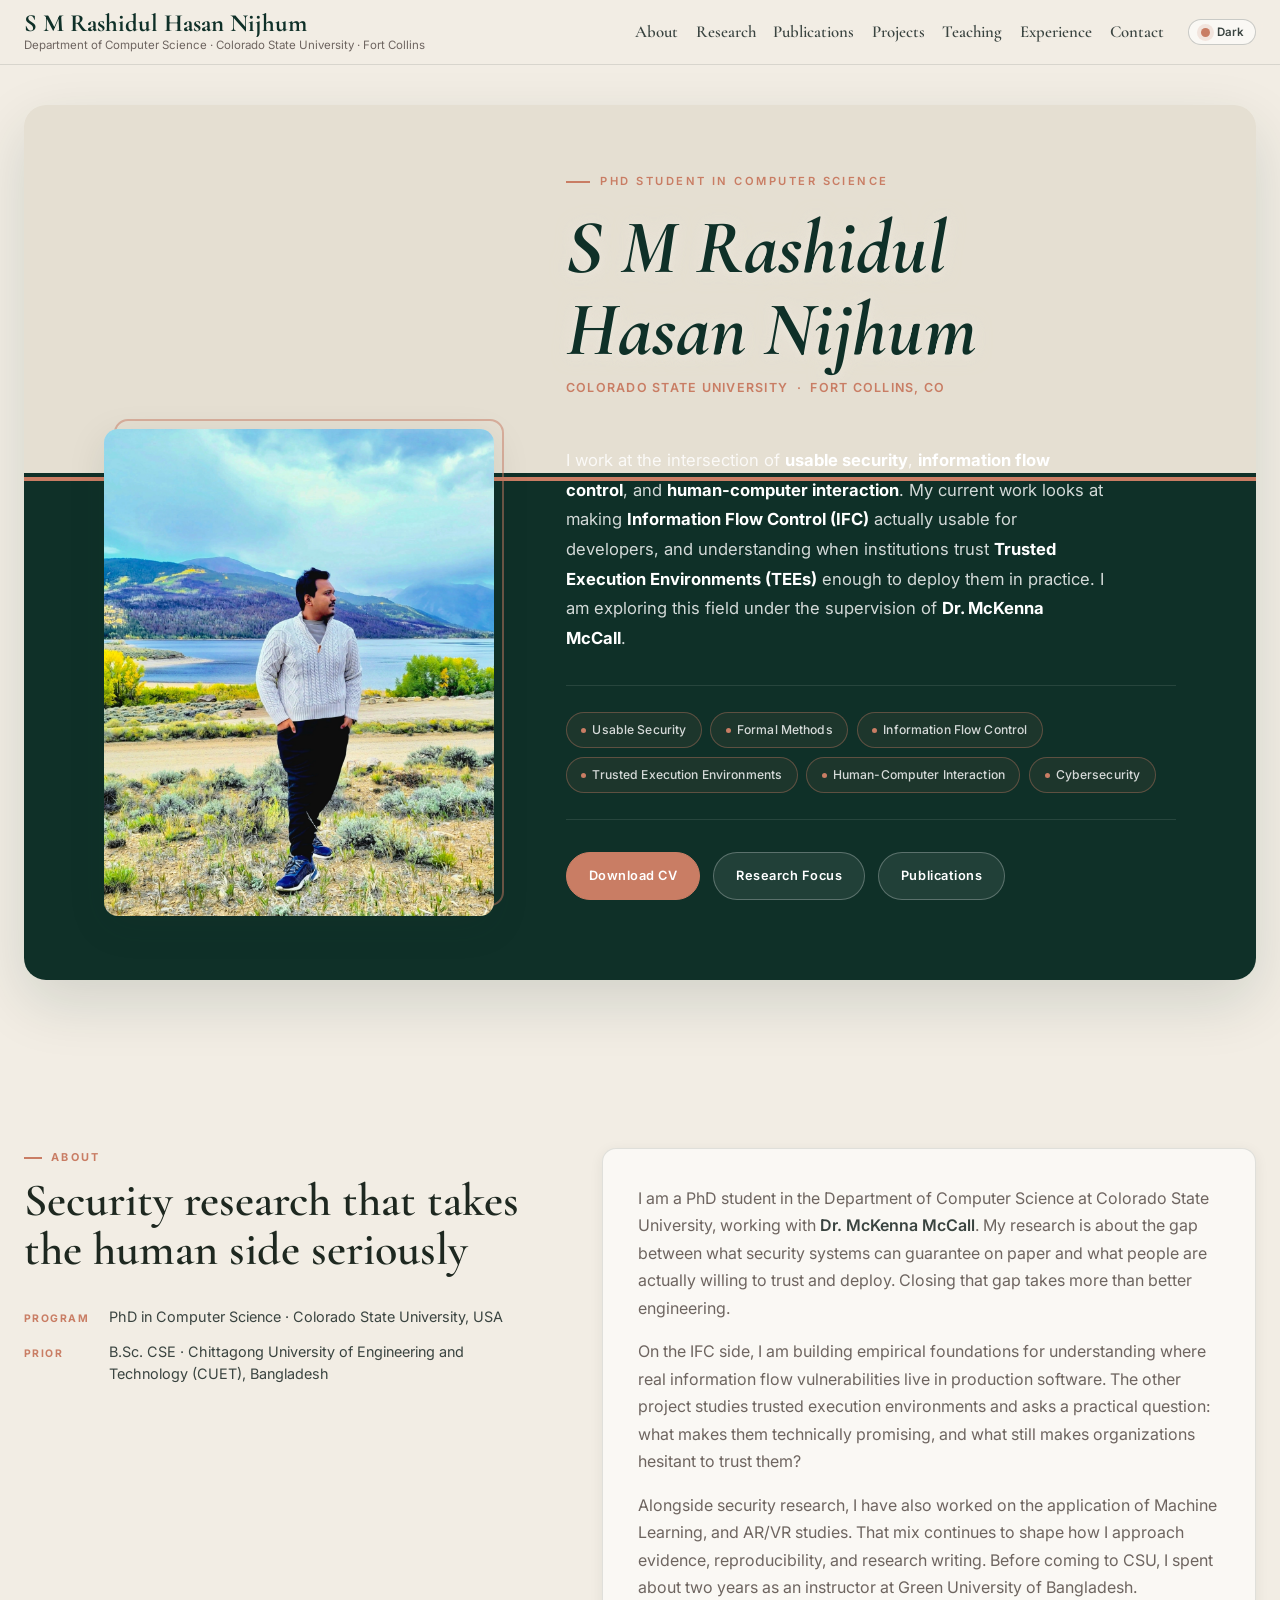
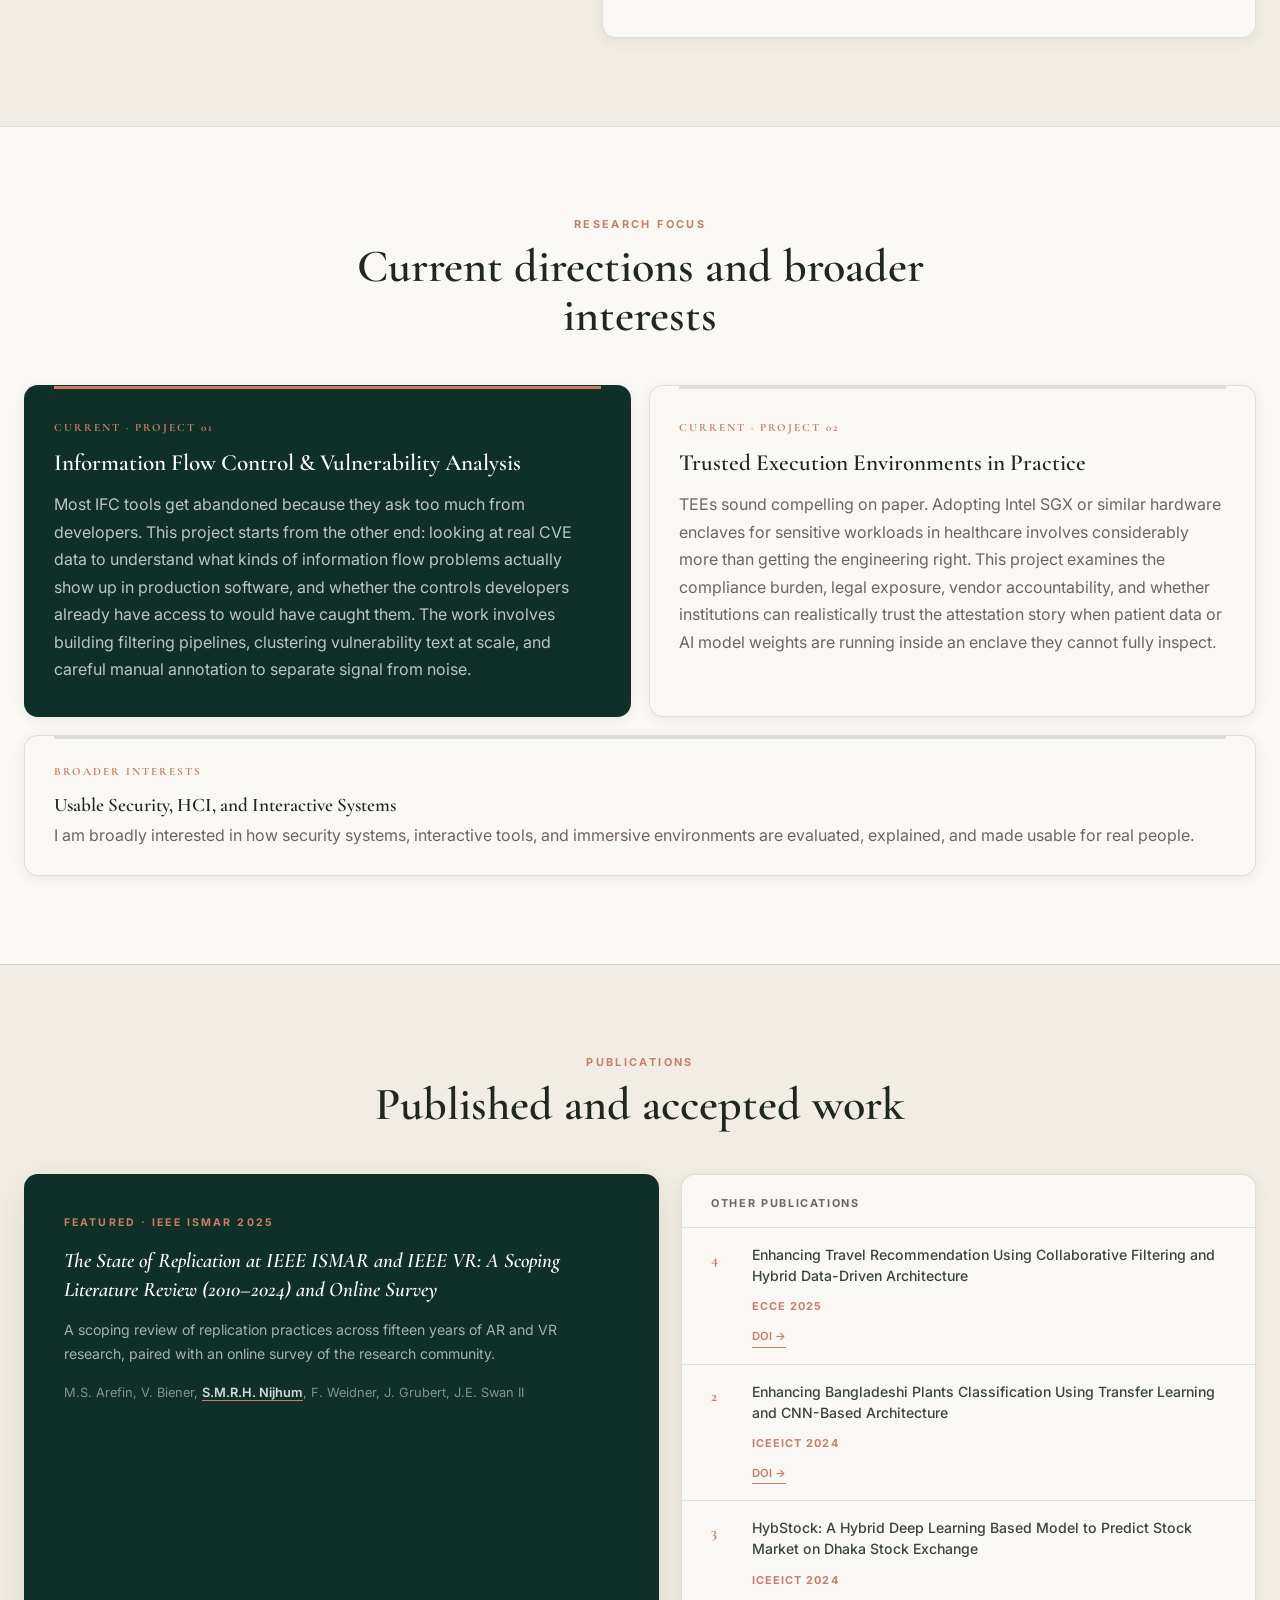
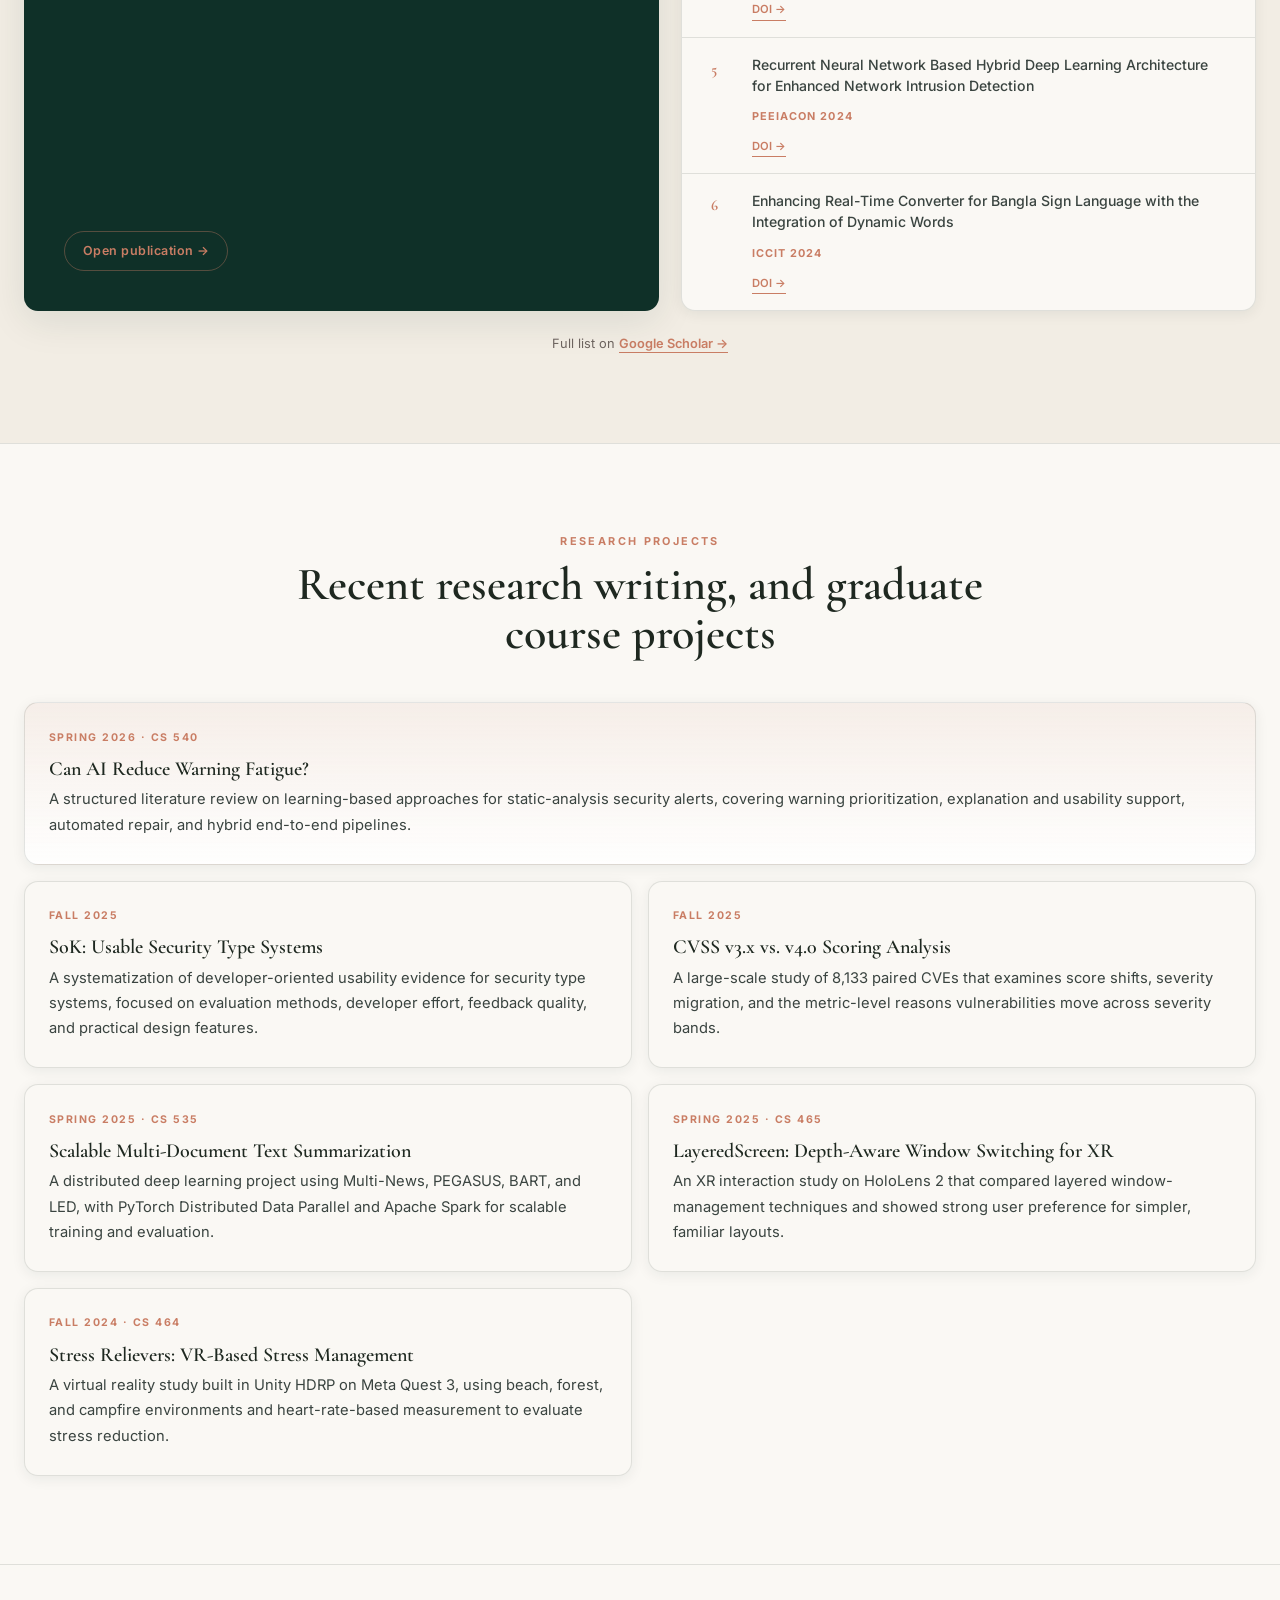
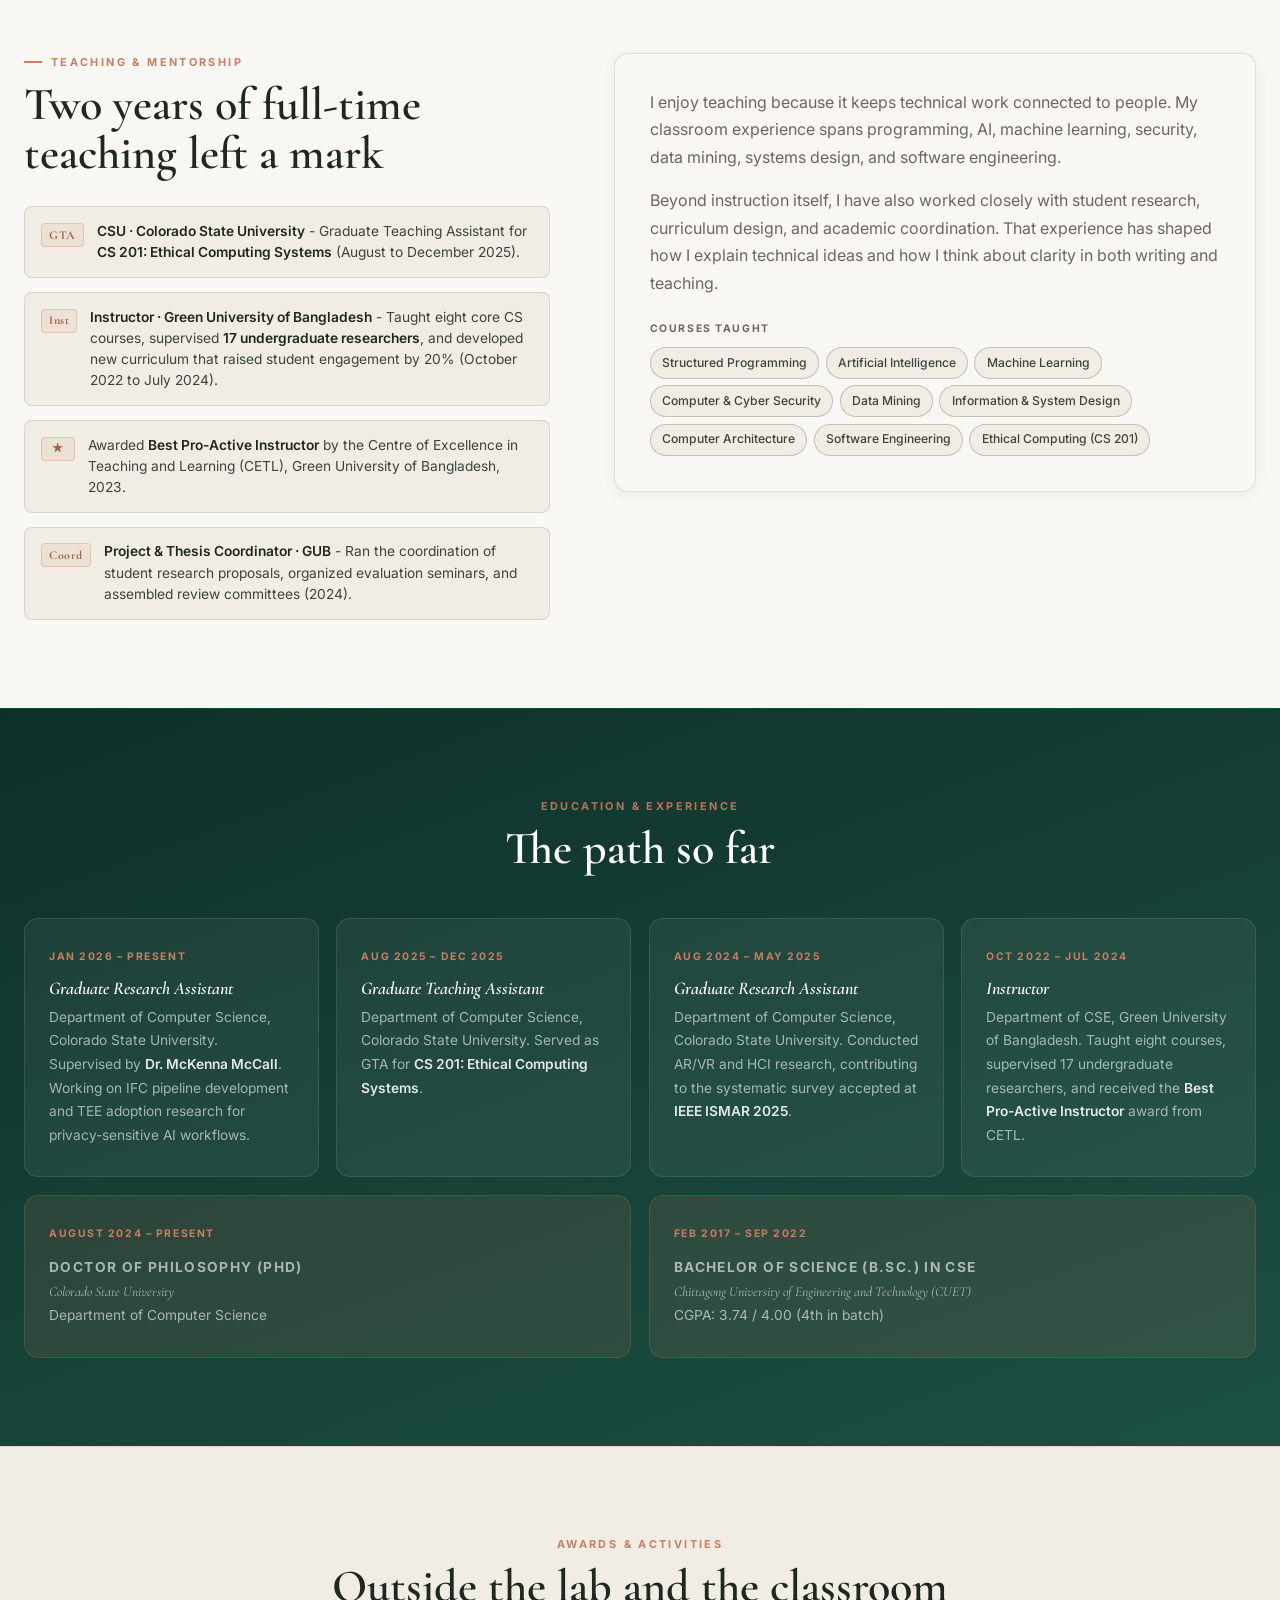
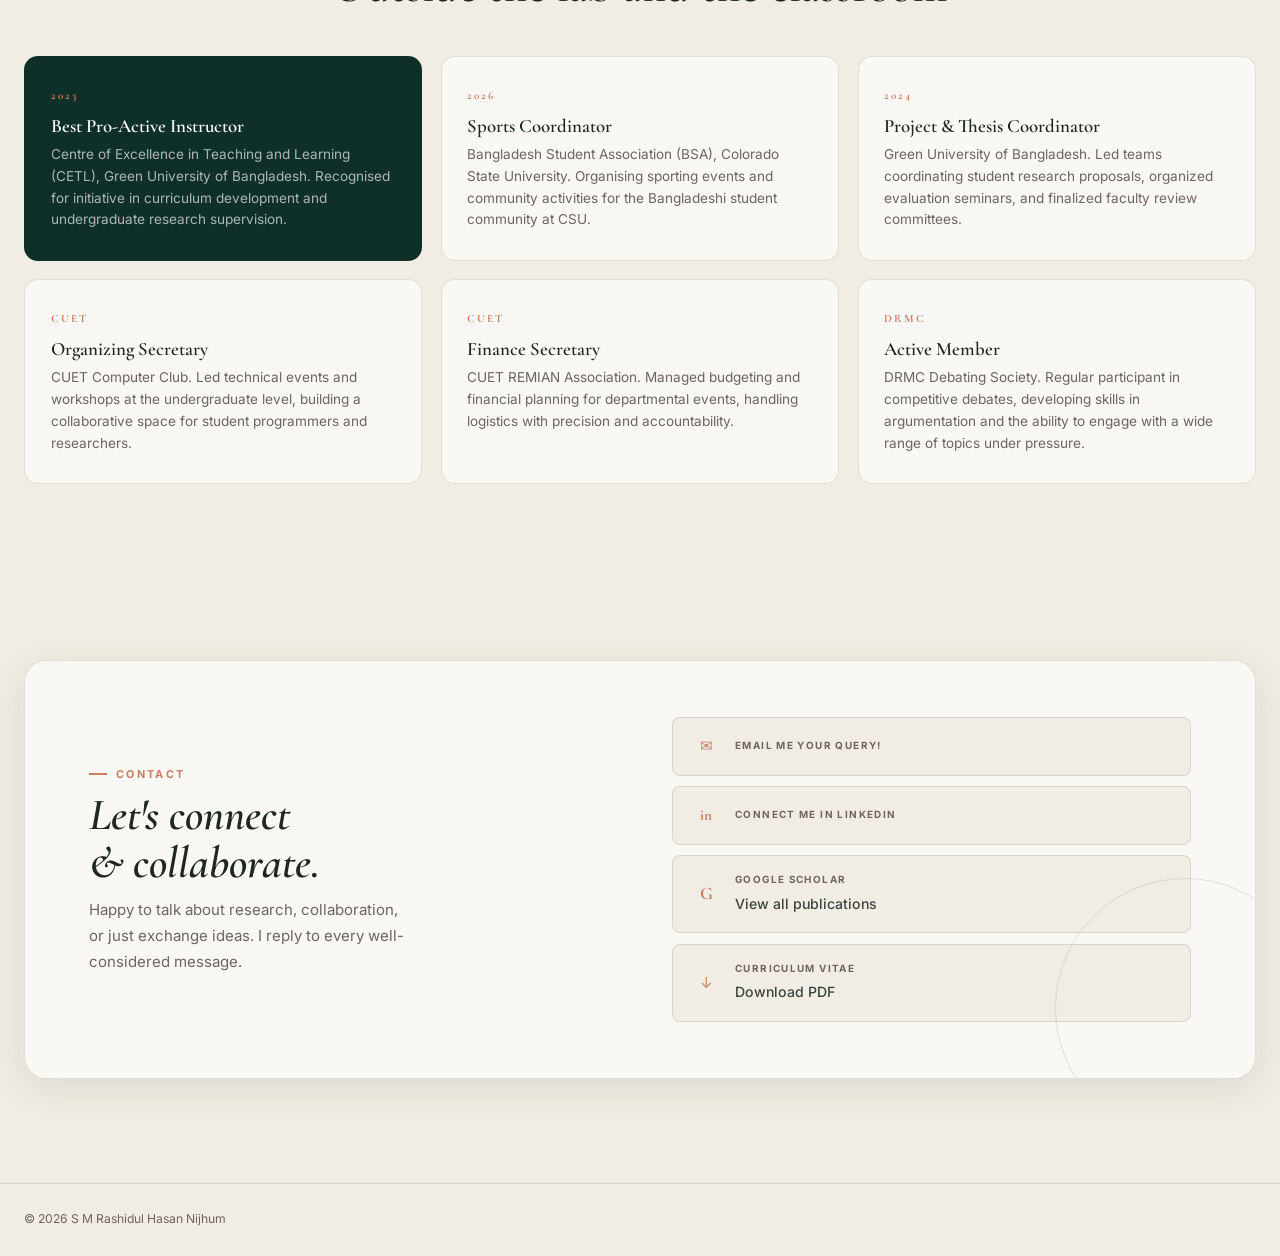
==== index.html @ 4ac5cdf5 "Add files via upload" ====
<!DOCTYPE html>
<html lang="en">
<head>
  <meta charset="UTF-8" />
  <meta name="viewport" content="width=device-width, initial-scale=1.0" />
  <title>S M Rashidul Hasan Nijhum — PhD, Computer Science</title>
  <meta name="description" content="Personal academic website of S M Rashidul Hasan Nijhum, PhD student in Computer Science at Colorado State University, researching usable security, IFC, and human-centered security tools." />
  <link rel="preconnect" href="https://fonts.googleapis.com" />
  <link rel="preconnect" href="https://fonts.gstatic.com" crossorigin />
  <link href="https://fonts.googleapis.com/css2?family=Cormorant+Garamond:ital,wght@0,400;0,500;0,600;0,700;1,400;1,500;1,600;1,700&family=Inter:wght@300;400;500;600&display=swap" rel="stylesheet" />
  <link rel="icon" type="image/svg+xml" href="favicon.svg" />
  <link rel="stylesheet" href="style.css" />
</head>
<body>

  <!-- HEADER -->
  <header class="site-header">
    <div class="shell topbar">
      <div class="topbar-brand">
        <a href="#top" class="site-title">S M Rashidul Hasan Nijhum</a>
        <p class="site-subtitle">Department of Computer Science · Colorado State University · Fort Collins</p>
      </div>
      <nav class="site-nav" aria-label="Primary navigation">
        <a href="#about">About</a>
        <a href="#research">Research</a>
        <a href="#publications">Publications</a>
        <a href="#projects">Projects</a>
        <a href="#teaching">Teaching</a>
        <a href="#experience">Experience</a>
        <a href="#contact">Contact</a>
      </nav>
      <div class="nav-actions">
        <button class="theme-toggle" id="themeToggle" type="button" aria-label="Toggle dark theme">
          <span class="theme-dot"></span>
          <span class="theme-text">Dark</span>
        </button>
        <!-- <a href="https://scholar.google.com/citations?user=E1T6CuUAAAAJ&hl=en&authuser=3" target="_blank" rel="noopener">Scholar</a>
        <a href="https://www.linkedin.com/in/smrhnijhum/" target="_blank" rel="noopener">LinkedIn</a> -->
      </div>
    </div>
  </header>

  <main id="top">

    <!-- HERO -->
    <section class="hero-shell">
      <div class="shell hero-outer">
        <div class="hero-upper"></div>
        <div class="hero-lower"></div>
        <div class="hero-split-rule"></div>
        <div class="hero-content">
          <div class="hero-photo-wrap">
            <div class="hero-photo-frame">
              <img
                src="profile.webp"
                alt="Portrait of S M Rashidul Hasan Nijhum at Twin Lakes, Colorado"
                class="hero-photo"
              />
            </div>
          </div>
          <div class="hero-copy">
            <p class="hero-kicker">PhD Student in Computer Science</p>
            <h1 class="hero-name">S M Rashidul<br>Hasan Nijhum</h1>
            <p class="hero-affiliation">Colorado State University &nbsp;·&nbsp; Fort Collins, CO</p>
            <p class="hero-text">
              I work at the intersection of <strong>usable security</strong>, <strong>information flow control</strong>, and <strong>human-computer interaction</strong>.
              My current work looks at making <strong>Information Flow Control (IFC)</strong>
              actually usable for developers, and understanding when institutions
              trust <strong>Trusted Execution Environments (TEEs)</strong> enough to deploy them in practice.
              I am exploring this field under the supervision of <strong>Dr. McKenna McCall</strong>.
            </p>
            <div class="hero-chips">
              <span class="hero-chip">Usable Security</span>
              <span class="hero-chip">Formal Methods</span>
              <span class="hero-chip">Information Flow Control</span>
              <span class="hero-chip">Trusted Execution Environments</span>
              <span class="hero-chip">Human-Computer Interaction</span>
              
              <span class="hero-chip">Cybersecurity</span>
            </div>
            <div class="hero-links">
              <a class="button solid" href="CV.pdf" target="_blank" rel="noopener">Download CV</a>
              <a class="button ghost" href="#research">Research Focus</a>
              <a class="button ghost" href="#publications">Publications</a>
            </div>
          </div>
        </div>
      </div>
    </section>

    <!-- ABOUT -->
    <!-- FIX 5: reworded h2 to avoid single-word orphan -->
    <section class="section" id="about">
      <div class="shell about-grid">
        <div>
          <p class="section-label">About</p>
          <h2>Security research that takes the human side seriously</h2>
          <div class="about-meta">
            <div class="about-meta-row">
               <span class="meta-label">Program</span>
              <span class="meta-value">PhD in Computer Science · Colorado State University, USA</span>
            </div>
            <!-- <div class="about-meta-row">
              
              <span class="meta-label">Advisor</span>
              <span class="meta-value">Dr. McKenna McCall, Assistant Professor</span>
            
            </div> -->
            <!-- <div class="about-meta-row">
              <span class="meta-label">GPA</span>
              <span class="meta-value">4.00 / 4.00 (after 3 semesters)</span>
            </div> -->
            <div class="about-meta-row">
              <span class="meta-label">Prior</span>
              <span class="meta-value">B.Sc. CSE · Chittagong University of Engineering and Technology (CUET), Bangladesh</span>
            </div>
          </div>
        </div>
        <!-- FIX 7+8: removed em dashes, rewrote paragraph 2 to flow naturally -->
        <div class="content-card">
          <p>
            I am a PhD student in the Department of Computer Science at Colorado State University,
            working with <strong>Dr. McKenna McCall</strong>. My research is about the gap between
            what security systems can guarantee on paper and what people are actually willing to
            trust and deploy. Closing that gap takes more than better engineering.
          </p>
          <p>
            On the IFC side, I am building empirical foundations for understanding where real
            information flow vulnerabilities live in production software. The other project studies trusted execution environments and asks a practical question: what makes them technically promising, and what still makes organizations hesitant to trust them?
          </p>
          <p>
            Alongside security research, I have also worked on the application of Machine Learning, and AR/VR studies. That mix continues to shape how I approach evidence, reproducibility, and research writing.
          Before coming to CSU, I spent about two years as an instructor at Green University of Bangladesh. 
          </p>
          <!-- <p>
            Watching people struggle with badly designed tools shaped my interest in
            usable security more directly than any textbook could.
          </p> -->
        </div>
      </div>
    </section>

    <!-- RESEARCH -->
    <section class="section alt-bg" id="research">
      <div class="shell">
        <div class="section-heading centered">
          <p class="section-label centered">Research Focus</p>
          <!-- <h2>Two active projects, one driving question</h2> -->
           <h2>Current directions and broader interests</h2>
        </div>
        <div class="research-band research-band-two">
          <article class="research-panel emphasis">
            <span class="panel-no">CURRENT · PROJECT 01</span>
            <h3>Information Flow Control &amp; Vulnerability Analysis</h3>
            <p>
              Most IFC tools get abandoned because they ask too much from developers. This project
              starts from the other end: looking at real CVE data to understand what kinds of
              information flow problems actually show up in production software, and whether the
              controls developers already have access to would have caught them. The work involves
              building filtering pipelines, clustering vulnerability text at scale, and careful
              manual annotation to separate signal from noise.
            </p>
          </article>
          <article class="research-panel">
            <span class="panel-no">CURRENT · PROJECT 02</span>
            <h3>Trusted Execution Environments in Practice</h3>
            <p>
              TEEs sound compelling on paper. Adopting Intel SGX or similar hardware enclaves
              for sensitive workloads in healthcare involves considerably more than getting the
              engineering right. This project examines the compliance burden, legal exposure,
              vendor accountability, and whether institutions can realistically trust the
              attestation story when patient data or AI model weights are running inside
              an enclave they cannot fully inspect.
            </p>
          </article>

          
        </div>

        <div class="research-secondary">
          <article class="research-secondary-item">
            <span class="panel-no">BROADER INTERESTS</span>
            <h3>Usable Security, HCI, and Interactive Systems</h3>
            <p>
              I am broadly interested in how security systems, interactive tools, and immersive environments are evaluated, explained, and made usable for real people.
          
            </p>
          </article>
        </div>
      </div>
    </section>

    <!-- PUBLICATIONS -->
    <!-- FIX 2: pub-feature card gets flex column to fill height; updated title -->
    <section class="section" id="publications">
      <div class="shell">
        <div class="section-heading centered">
          <p class="section-label centered">Publications</p>
          <h2>Published and accepted work</h2>
        </div>
        <div class="publication-grid">
          <article class="pub-feature">
            <p class="pub-type">Featured · IEEE ISMAR 2025</p>
            <h3>The State of Replication at IEEE ISMAR and IEEE VR: A Scoping Literature Review (2010–2024) and Online Survey</h3>
            <p class="pub-desc">A scoping review of replication practices across fifteen years of AR and VR research, paired with an online survey of the research community.</p>
            <p class="pub-authors">M.S. Arefin, V. Biener, <strong>S.M.R.H. Nijhum</strong>, F. Weidner, J. Grubert, J.E. Swan II</p>
            <div class="pub-feature-spacer"></div>
            <a class="pub-cta" href="https://doi.org/10.1109/ISMAR67309.2025.00086" target="_blank" rel="noopener">Open publication →</a>
          </article>
          <div class="pub-list">
            <div class="pub-list-header"><p>Other publications</p></div>

            <div class="pub-list-item">
              <span class="pub-list-num">4</span>
              <p class="pub-list-title">Enhancing Travel Recommendation Using Collaborative Filtering and Hybrid Data-Driven Architecture</p>
              <span class="pub-list-venue">ECCE 2025</span>
              <a class="pub-list-link" href="https://doi.org/10.1109/ECCE64574.2025.11014034" target="_blank" rel="noopener">DOI →</a>
            </div>

            <div class="pub-list-item">
              <span class="pub-list-num">2</span>
              <p class="pub-list-title">Enhancing Bangladeshi Plants Classification Using Transfer Learning and CNN-Based Architecture</p>
              <span class="pub-list-venue">ICEEICT 2024</span>
              <a class="pub-list-link" href="https://doi.org/10.1109/ICEEICT62016.2024.10534495" target="_blank" rel="noopener">DOI →</a>
            </div>
            <div class="pub-list-item">
              <span class="pub-list-num">3</span>
              <p class="pub-list-title">HybStock: A Hybrid Deep Learning Based Model to Predict Stock Market on Dhaka Stock Exchange</p>
              <span class="pub-list-venue">ICEEICT 2024</span>
              <a class="pub-list-link" href="https://doi.org/10.1109/ICEEICT62016.2024.10534537" target="_blank" rel="noopener">DOI →</a>
            </div>
            
            <div class="pub-list-item">
              <span class="pub-list-num">5</span>
              <p class="pub-list-title">Recurrent Neural Network Based Hybrid Deep Learning Architecture for Enhanced Network Intrusion Detection</p>
              <span class="pub-list-venue">PEEIACON 2024</span>
              <a class="pub-list-link" href="https://doi.org/10.1109/PEEIACON63629.2024.10800240" target="_blank" rel="noopener">DOI →</a>
            </div>
            <div class="pub-list-item">
              <span class="pub-list-num">6</span>
              <p class="pub-list-title">Enhancing Real-Time Converter for Bangla Sign Language with the Integration of Dynamic Words</p>
              <span class="pub-list-venue">ICCIT 2024</span>
              <a class="pub-list-link" href="https://doi.org/10.1109/ICCIT64611.2024.11022002" target="_blank" rel="noopener">DOI →</a>
            </div>
          </div>
        </div>
        <p style="margin-top:1.4rem;font-size:0.8rem;color:var(--muted);text-align:center;">
          Full list on
          <a href="https://scholar.google.com/citations?user=E1T6CuUAAAAJ&hl=en&authuser=3" target="_blank" rel="noopener"
             style="color:var(--accent);font-weight:600;border-bottom:1px solid var(--accent);padding-bottom:1px;">
            Google Scholar →
          </a>
        </p>
      </div>
    </section>

    <section class="section alt-bg" id="projects">
      <div class="shell">
        <div class="section-heading centered">
          <p class="section-label centered">Research Projects</p>
          <h2>Recent research writing, and graduate course projects</h2>
        </div>

        <div class="project-grid">
          <article class="project-card wide">
            <span class="project-term">Spring 2026 · CS 540</span>
            <h3>Can AI Reduce Warning Fatigue?</h3>
            <p>
              A structured literature review on learning-based approaches for static-analysis security alerts,
              covering warning prioritization, explanation and usability support, automated repair, and hybrid end-to-end pipelines.
            </p>
          </article>

          <article class="project-card">
            <span class="project-term">Fall 2025</span>
            <h3>SoK: Usable Security Type Systems</h3>
            <p>
              A systematization of developer-oriented usability evidence for security type systems, focused on evaluation methods,
              developer effort, feedback quality, and practical design features.
            </p>
          </article>

          <article class="project-card">
            <span class="project-term">Fall 2025</span>
            <h3>CVSS v3.x vs. v4.0 Scoring Analysis</h3>
            <p>
              A large-scale study of 8,133 paired CVEs that examines score shifts, severity migration,
              and the metric-level reasons vulnerabilities move across severity bands.
            </p>
          </article>

          <article class="project-card">
            <span class="project-term">Spring 2025 · CS 535</span>
            <h3>Scalable Multi-Document Text Summarization</h3>
            <p>
              A distributed deep learning project using Multi-News, PEGASUS, BART, and LED,
              with PyTorch Distributed Data Parallel and Apache Spark for scalable training and evaluation.
            </p>
          </article>

          <article class="project-card">
            <span class="project-term">Spring 2025 · CS 465</span>
            <h3>LayeredScreen: Depth-Aware Window Switching for XR</h3>
            <p>
              An XR interaction study on HoloLens 2 that compared layered window-management techniques and showed
              strong user preference for simpler, familiar layouts.
            </p>
          </article>

          <article class="project-card">
            <span class="project-term">Fall 2024 · CS 464</span>
            <h3>Stress Relievers: VR-Based Stress Management</h3>
            <p>
              A virtual reality study built in Unity HDRP on Meta Quest 3, using beach, forest, and campfire environments
              and heart-rate-based measurement to evaluate stress reduction.
            </p>
          </article>
        </div>
      </div>
    </section>

    <!-- TEACHING -->
    <!-- FIX 4: emoji replaced with styled text badges; FIX 7: em dashes removed -->
    <section class="section alt-bg" id="teaching">
      <div class="shell teaching-grid">
        <div>
          <p class="section-label">Teaching &amp; Mentorship</p>
          <h2>Two years of full-time teaching left a mark</h2>
          <div class="teaching-facts">
            <div class="fact-chip">
              <span class="fact-badge">GTA</span>
              <p class="fact-text">
                <strong>CSU · Colorado State University</strong> - Graduate Teaching Assistant for
                <strong>CS 201: Ethical Computing Systems</strong>
                (August to December 2025).
              </p>
            </div>
            <div class="fact-chip">
              <span class="fact-badge">Inst</span>
              <p class="fact-text">
                <strong>Instructor · Green University of Bangladesh</strong> - Taught eight core CS
                courses, supervised <strong>17 undergraduate researchers</strong>, and developed new
                curriculum that raised student engagement by 20% (October 2022 to July 2024).
              </p>
            </div>
            <div class="fact-chip">
              <span class="fact-badge">★</span>
              <p class="fact-text">
                Awarded <strong>Best Pro-Active Instructor</strong> by the Centre of Excellence in
                Teaching and Learning (CETL), Green University of Bangladesh, 2023.
              </p>
            </div>
            <div class="fact-chip">
              <span class="fact-badge">Coord</span>
              <p class="fact-text">
                <strong>Project &amp; Thesis Coordinator · GUB</strong> - Ran the coordination of
                student research proposals, organized evaluation seminars, and assembled review
                committees (2024).
              </p>
            </div>
          </div>
        </div>
       
        <div class="content-card">
          <p>
            I enjoy teaching because it keeps technical work connected to people. My classroom experience spans programming,
            AI, machine learning, security, data mining, systems design, and software engineering.
          </p>
          <p>
            Beyond instruction itself, I have also worked closely with student research, curriculum design, and academic coordination.
            That experience has shaped how I explain technical ideas and how I think about clarity in both writing and teaching.
          </p>
          <div class="courses-wrap">
            <p class="courses-label">Courses taught</p>
            <div class="courses-pills">
              <span class="pill">Structured Programming</span>
              <span class="pill">Artificial Intelligence</span>
              <span class="pill">Machine Learning</span>
              <span class="pill">Computer &amp; Cyber Security</span>
              <span class="pill">Data Mining</span>
              <span class="pill">Information &amp; System Design</span>
              <span class="pill">Computer Architecture</span>
              <span class="pill">Software Engineering</span>
              <span class="pill">Ethical Computing (CS 201)</span>
            </div>
          </div>
        </div>
      </div>
    </section>

    <!-- EXPERIENCE -->
    <!-- FIX 9: Instructor card rewritten as full sentences; FIX 7: no em dashes -->
    <section class="section dark-bg" id="experience">
      <div class="shell">
        <div class="section-heading centered light">
          <p class="section-label centered light">Education &amp; Experience</p>
          <h2 style="color:white;">The path so far</h2>
        </div>
        <div class="timeline-grid">
          <article class="timeline-card">
            <span class="time">Jan 2026 – Present</span>
            <h3>Graduate Research Assistant</h3>
            <p>
              Department of Computer Science, Colorado State University.
              Supervised by <strong>Dr. McKenna McCall</strong>.
              Working on IFC pipeline development and TEE adoption research
              for privacy-sensitive AI workflows.
            </p>
          </article>
          <article class="timeline-card">
            <span class="time">Aug 2025 – Dec 2025</span>
            <h3>Graduate Teaching Assistant</h3>
            <p>
              Department of Computer Science, Colorado State University.
              Served as GTA for <strong>CS 201: Ethical Computing Systems</strong>.
            </p>
          </article>
          <article class="timeline-card">
            <span class="time">Aug 2024 – May 2025</span>
            <h3>Graduate Research Assistant</h3>
            <p>
              Department of Computer Science, Colorado State University.
              Conducted AR/VR and HCI research, contributing to the systematic
              survey accepted at <strong>IEEE ISMAR 2025</strong>.
            </p>
          </article>
          <!-- FIX 9: full sentences, not fragments -->
          <article class="timeline-card">
            <span class="time">Oct 2022 – Jul 2024</span>
            <h3>Instructor</h3>
            <p>
              Department of CSE, Green University of Bangladesh.
              Taught eight courses, supervised 17 undergraduate researchers,
              and received the <strong>Best Pro-Active Instructor</strong> award from CETL.
            </p>
          </article>
        </div>
        <div class="timeline-grid" style="margin-top:1.1rem;">
          <article class="timeline-card education" style="grid-column: span 2;">
            <span class="time">August 2024 – Present</span>
            <div class="edu-item" style="padding-bottom:0;margin-bottom:0;border-bottom:none;">
              <p class="edu-degree">Doctor of Philosophy (PhD)</p>
              <p class="edu-inst">Colorado State University</p>
              <!-- <p class="edu-detail">Department of Computer Science · GPA: 4.00 / 4.00</p> -->
               <p class="edu-detail">Department of Computer Science</p>
            </div>
          </article>
          <article class="timeline-card education" style="grid-column: span 2;">
            <span class="time">Feb 2017 – Sep 2022</span>
            <div class="edu-item" style="padding-bottom:0;margin-bottom:0;border-bottom:none;">
              <p class="edu-degree">Bachelor of Science (B.Sc.) in CSE</p>
              <p class="edu-inst">Chittagong University of Engineering and Technology (CUET)</p>
              <p class="edu-detail">CGPA: 3.74 / 4.00 (4th in batch)</p>
            </div>
          </article>
        </div>
      </div>
    </section>

    <!-- FIX 11: NEW Awards & Activities section -->
    <section class="section" id="awards">
      <div class="shell">
        <div class="section-heading centered">
          <p class="section-label centered">Awards &amp; Activities</p>
          <h2>Outside the lab and the classroom</h2>
        </div>
        <div class="awards-grid">
          <div class="award-card award-highlight">
            <span class="award-year">2023</span>
            <h3>Best Pro-Active Instructor</h3>
            <p>Centre of Excellence in Teaching and Learning (CETL), Green University of Bangladesh. Recognised for initiative in curriculum development and undergraduate research supervision.</p>
          </div>
          <div class="award-card">
            <span class="award-year">2026</span>
            <h3>Sports Coordinator</h3>
            <p>Bangladesh Student Association (BSA), Colorado State University. Organising sporting events and community activities for the Bangladeshi student community at CSU.</p>
          </div>
          <div class="award-card">
            <span class="award-year">2024</span>
            <h3>Project &amp; Thesis Coordinator</h3>
            <p>Green University of Bangladesh. Led teams coordinating student research proposals, organized evaluation seminars, and finalized faculty review committees.</p>
          </div>
          <div class="award-card">
            <span class="award-year">CUET</span>
            <h3>Organizing Secretary</h3>
            <p>CUET Computer Club. Led technical events and workshops at the undergraduate level, building a collaborative space for student programmers and researchers.</p>
          </div>
          <div class="award-card">
            <span class="award-year">CUET</span>
            <h3>Finance Secretary</h3>
            <p>CUET REMIAN Association. Managed budgeting and financial planning for departmental events, handling logistics with precision and accountability.</p>
          </div>
          <div class="award-card">
            <span class="award-year">DRMC</span>
            <h3>Active Member</h3>
            <p>DRMC Debating Society. Regular participant in competitive debates, developing skills in argumentation and the ability to engage with a wide range of topics under pressure.</p>
          </div>
        </div>
      </div>
    </section>

    <!-- CONTACT -->
    <section class="contact-section" id="contact">
      <div class="shell">
        <div class="contact-box">
          <div>
            <p class="section-label">Contact</p>
            <h2 class="contact-heading">Let's connect<br>&amp; collaborate.</h2>
            <p style="color:var(--muted);font-size:0.94rem;max-width:36ch;">
              Happy to talk about research, collaboration, or just exchange ideas.
              I reply to every well-considered message.
            </p>
          </div>
          <div class="contact-links">
            <a class="contact-link-item" href="mailto:smrashidulhasannijhum@gmail.com">
              <em class="contact-icon">✉</em>
              <div>
                <span class="contact-type">Email Me Your Query!</span>
          
              </div>
            </a>
            <a class="contact-link-item" href="https://www.linkedin.com/in/smrhnijhum/" target="_blank" rel="noopener">
              <em class="contact-icon" style="font-family:'Cormorant Garamond',serif;font-weight:700;">in</em>
              <div>
                <span class="contact-type">Connect Me in LinkedIn</span>
              </div>
            </a>
            <a class="contact-link-item" href="https://scholar.google.com/citations?user=E1T6CuUAAAAJ&hl=en&authuser=3" target="_blank" rel="noopener">
              <em class="contact-icon contact-icon-scholar">G</em>
              <div>
                <span class="contact-type">Google Scholar</span>
                <span class="contact-value">View all publications</span>
              </div>
            </a>
            <a class="contact-link-item" href="CV.pdf" target="_blank" rel="noopener">
              <em class="contact-icon">↓</em>
              <div>
                <span class="contact-type">Curriculum Vitae</span>
                <span class="contact-value">Download PDF</span>
              </div>
            </a>
          </div>
        </div>
      </div>
    </section>

  </main>

  <footer class="site-footer">
    <div class="shell footer-inner">
      <span class="footer-copy">© 2026 S M Rashidul Hasan Nijhum</span>
      <!-- <div class="footer-links">
        <a href="mailto:smrashidulhasannijhum@gmail.com">Email</a>
        <a href="https://www.linkedin.com/in/smrhnijhum/" target="_blank" rel="noopener">LinkedIn</a>
        <a href="https://scholar.google.com/citations?user=E1T6CuUAAAAJ&hl=en&authuser=3" target="_blank" rel="noopener">Google Scholar</a>
        <a href="CV.pdf" target="_blank" rel="noopener">CV</a>
      </div> -->
    </div>
  </footer>


  <script>
  const themeToggle = document.getElementById("themeToggle");
  const savedTheme = localStorage.getItem("theme");

  if (savedTheme === "dark") {
    document.body.classList.add("dark-theme");
    themeToggle.querySelector(".theme-text").textContent = "Light";
  }

  themeToggle.addEventListener("click", () => {
    document.body.classList.toggle("dark-theme");

    const isDark = document.body.classList.contains("dark-theme");
    localStorage.setItem("theme", isDark ? "dark" : "light");
    themeToggle.querySelector(".theme-text").textContent = isDark ? "Light" : "Dark";
  });
</script>

</body>
</html>
---- style.css ----
@import url('https://fonts.googleapis.com/css2?family=Cormorant+Garamond:ital,wght@0,400;0,500;0,600;0,700;1,400;1,500;1,600;1,700&family=Inter:wght@300;400;500;600&display=swap');

/* ── TOKENS ─────────────────────────────────────────── */
:root {
  --cream:        #f2ede4;
  --cream-card:   #faf8f4;
  --cream-deep:   #e5dfd2;
  --green:        #0f3028;
  --green-mid:    #1a4a3a;
  --accent:       #c97d64;
  --accent-soft:  rgba(201,125,100,0.11);
  --accent-deep:  #a85e45;
  --text:         #1e2820;
  --text-soft:    #3a4440;
  --muted:        #6e6560;
  --line:         rgba(30,40,32,0.12);
  --line-strong:  rgba(30,40,32,0.22);
  --white:        #ffffff;
  --shadow-sm:    0 3px 14px rgba(15,48,40,0.07);
  --shadow-md:    0 10px 38px rgba(15,48,40,0.10);
  --shadow-lg:    0 22px 60px rgba(15,48,40,0.14);
  --shell:        1240px;
  --r-sm:         8px;
  --r-md:         14px;
  --r-lg:         22px;
}

/* ── BASE ───────────────────────────────────────────── */
*, *::before, *::after { box-sizing: border-box; }
html { scroll-behavior: smooth; }

body {
  margin: 0;
  font-family: 'Inter', sans-serif;
  font-size: 16px;
  line-height: 1.72;
  color: var(--text);
  background: var(--cream);
}

::selection { background: var(--accent); color: var(--white); }
a { color: inherit; text-decoration: none; }
p { margin: 0 0 1rem; color: var(--muted); }
p:last-child { margin-bottom: 0; }

h1, h2, h3 { font-family: 'Cormorant Garamond', Georgia, serif; color: var(--text); margin: 0 0 1rem; line-height: 1.06; }
h1 { font-size: clamp(3.2rem, 6vw, 5.6rem); font-weight: 700; }
h2 { font-size: clamp(1.9rem, 3.6vw, 3rem); font-weight: 600; }
h3 { font-size: 1.45rem; font-weight: 600; }
strong { color: var(--text-soft); font-weight: 600; }

.shell { width: min(var(--shell), calc(100% - 3rem)); margin: 0 auto; }

/* ── HEADER ─────────────────────────────────────────── */
.site-header {
  position: sticky;
  top: 0;
  z-index: 40;
  background: rgba(242,237,228,0.92);
  backdrop-filter: blur(14px);
  border-bottom: 1px solid var(--line);
}


.topbar {
  display: grid;
  grid-template-columns: minmax(0,1fr) auto auto;
  align-items: center;
  gap: 1rem;
  min-height: 64px;
  padding: 0.6rem 0;
}

.topbar-brand { min-width: 0; }

.site-title {
  font-family: 'Cormorant Garamond', serif;
  font-size: 1.55rem;
  font-weight: 700;
  color: var(--green);
  display: block;
  line-height: 1.1;
  white-space: nowrap;
  overflow: hidden;
  text-overflow: ellipsis;
}

.site-subtitle {
  margin: 0;
  font-size: 0.72rem;
  color: var(--muted);
  line-height: 1.5;
  white-space: nowrap;
  overflow: hidden;
  text-overflow: ellipsis;
}

.site-nav {
  display: flex;
  justify-content: center;
  gap: 0;
  flex-wrap: nowrap;
  white-space: nowrap;
}

.site-nav a, .nav-actions a {
  font-family: 'Cormorant Garamond', serif;
  font-size: 1.05rem;
  font-weight: 600;
  color: var(--text-soft);
  padding: 0.28rem 0.55rem;
  border-radius: 4px;
  transition: color 0.18s, background 0.18s;
}

.site-nav a:hover, .nav-actions a:hover { color: var(--accent); background: var(--accent-soft); }

.nav-actions { display: flex; gap: 0.3rem; justify-content: flex-end; flex-shrink: 0; }

/* ── HERO ───────────────────────────────────────────── */
.hero-shell { padding: 2.5rem 0 5rem; }

.hero-outer {
  position: relative;
  border-radius: var(--r-lg);
  overflow: hidden;
  box-shadow: var(--shadow-lg);
  min-height: 660px;
}

.hero-upper { position: absolute; top: 0; left: 0; right: 0; height: 44%; background: var(--cream-deep); }
.hero-lower { position: absolute; bottom: 0; left: 0; right: 0; height: 58%; background: var(--green); }

.hero-split-rule {
  position: absolute;
  top: 42.5%;
  left: 0; right: 0;
  height: 3.5px;
  background: var(--accent);
  z-index: 1;
}

.hero-content {
  position: relative;
  z-index: 2;
  display: grid;
  grid-template-columns: 0.78fr 1.22fr;
  gap: 4.5rem;
  align-items: center;
  padding: 3.2rem 5rem 4rem;
  min-height: 660px;
}

.hero-photo-wrap { align-self: stretch; display: flex; align-items: flex-end; }

.hero-photo-frame {
  width: 100%;
  max-width: 400px;
  margin: 0 auto;
  position: relative;
}

.hero-photo-frame::before {
  content: '';
  position: absolute;
  inset: -10px -10px 10px 10px;
  border: 2px solid var(--accent);
  border-radius: var(--r-md);
  z-index: 0;
  opacity: 0.5;
}

.hero-photo {
  position: relative;
  z-index: 1;
  width: 100%;
  display: block;
  aspect-ratio: 4 / 5;
  object-fit: cover;
  object-position: center 15%;
  border-radius: var(--r-md);
  box-shadow: var(--shadow-md);
}

.hero-copy { padding: 1rem 0; }

.hero-kicker {
  font-size: 0.7rem;
  font-weight: 600;
  letter-spacing: 0.22em;
  text-transform: uppercase;
  color: var(--accent);
  display: flex;
  align-items: center;
  gap: 0.65rem;
  margin-bottom: 1rem;
}

.hero-kicker::before { content: ''; display: inline-block; width: 24px; height: 2px; background: var(--accent); flex-shrink: 0; }

h1.hero-name {
  color: var(--green);
  font-style: italic;
  margin-bottom: 0.4rem;
  text-shadow:
    0 1px 18px rgba(242,237,228,0.55),
    0 2px 6px  rgba(242,237,228,0.35);
}

.hero-affiliation {
  font-size: 0.78rem;
  font-weight: 600;
  letter-spacing: 0.1em;
  text-transform: uppercase;
  color: var(--accent);
  margin-bottom: 2.4rem;
}

.hero-text {
  font-size: 1.04rem;
  line-height: 1.78;
  color: rgb(255, 255, 255, 0.82);
  max-width: 54ch;
  margin-top: 3rem;
  margin-bottom: 0;
}

.hero-text strong { color: var(--white); font-weight: 700; }

/* Research interest chips */
.hero-chips {
  display: flex;
  flex-wrap: wrap;
  gap: 0.55rem;
  margin: 2rem 0;
  padding: 1.6rem 0;
  border-top: 1px solid rgba(255,255,255,0.1);
  border-bottom: 1px solid rgba(255,255,255,0.1);
}

.hero-chip {
  display: inline-flex;
  align-items: center;
  gap: 0.38rem;
  padding: 0.42rem 0.9rem;
  border-radius: 999px;
  border: 1px solid rgba(201,125,100,0.38);
  background: rgba(201,125,100,0.08);
  font-size: 0.76rem;
  font-weight: 500;
  color: rgba(255,255,255,0.82);
  letter-spacing: 0.01em;
  transition: background 0.2s, border-color 0.2s;
}

.hero-chip::before {
  content: '';
  width: 5px;
  height: 5px;
  border-radius: 50%;
  background: var(--accent);
  flex-shrink: 0;
}

.hero-chip:hover {
  background: rgba(201,125,100,0.16);
  border-color: rgba(201,125,100,0.6);
}

.hero-links { display: flex; gap: 0.85rem; flex-wrap: wrap; }

.button {
  display: inline-flex;
  align-items: center;
  gap: 0.4rem;
  padding: 0.76rem 1.35rem;
  font-family: 'Inter', sans-serif;
  font-size: 0.8rem;
  font-weight: 600;
  letter-spacing: 0.04em;
  border-radius: 999px;
  border: 1.5px solid transparent;
  transition: all 0.22s ease;
  cursor: pointer;
}

.button.solid { background: var(--accent); color: var(--white); border-color: var(--accent); }
.button.solid:hover { background: var(--accent-deep); border-color: var(--accent-deep); transform: translateY(-1px); box-shadow: 0 6px 20px rgba(201,125,100,0.35); }
.button.ghost { background: rgba(255,255,255,0.08); color: var(--white); border-color: rgba(255,255,255,0.26); }
.button.ghost:hover { background: rgba(255,255,255,0.15); transform: translateY(-1px); }

/* ── SECTIONS ───────────────────────────────────────── */
.section { padding: 5.5rem 0; }
.section + .section { border-top: 1px solid var(--line); }
.alt-bg { background: var(--cream-card); }
.dark-bg { background: linear-gradient(160deg, var(--green) 0%, #1c5044 100%); }

.section-label {
  font-size: 0.68rem;
  font-weight: 700;
  letter-spacing: 0.22em;
  text-transform: uppercase;
  color: var(--accent);
  margin-bottom: 0.55rem;
  display: flex;
  align-items: center;
  gap: 0.55rem;
}

.section-label::before { content: ''; width: 18px; height: 2px; background: var(--accent); display: inline-block; flex-shrink: 0; }
.section-label.centered { justify-content: center; }
.section-label.centered::before { display: none; }
.section-label.light { color: rgba(201,125,100,0.88); }
.section-label.light::before { background: rgba(201,125,100,0.88); }

.section-heading.centered { text-align: center; margin-bottom: 2.8rem; }
.section-heading.centered h2 { margin: 0 auto; max-width: 720px; }
.section-heading.light h2 { color: var(--white); }

/* ── ABOUT ──────────────────────────────────────────── */
.about-grid {
  display: grid;
  grid-template-columns: 0.88fr 1.12fr;
  gap: 4rem;
  align-items: start;
}

.content-card {
  background: var(--cream-card);
  border: 1px solid var(--line);
  border-radius: var(--r-md);
  padding: 2.2rem;
  box-shadow: var(--shadow-sm);
  transition: transform 0.25s ease, box-shadow 0.25s ease;
}

.content-card p + p { margin-top: 1rem; }

.about-meta { margin-top: 2rem; display: grid; gap: 0.85rem; }

.about-meta-row {
  display: flex;
  gap: 0.8rem;
  align-items: baseline;
}

.meta-label {
  font-size: 0.65rem;
  font-weight: 700;
  letter-spacing: 0.14em;
  text-transform: uppercase;
  color: var(--accent);
  flex-shrink: 0;
  min-width: 72px;
}

.meta-value { font-size: 0.9rem; color: var(--text-soft); line-height: 1.5; }

/* ── RESEARCH ────────────────────────────────────────── */
/* FIX 1: equal three-column grid so no card is visually starved */
.research-band {
  display: grid;
  grid-template-columns: repeat(3, 1fr);
  gap: 1.15rem;
  margin-top: 2.5rem;
}

.research-panel {
  background: var(--cream-card);
  border: 1px solid var(--line);
  border-radius: var(--r-md);
  padding: 2rem 1.8rem;
  position: relative;
  box-shadow: var(--shadow-sm);
  transition: box-shadow 0.25s, transform 0.25s;
}

.research-panel:hover { box-shadow: var(--shadow-md); transform: translateY(-2px); }

.research-panel::before {
  content: '';
  position: absolute;
  top: 0; left: 1.8rem; right: 1.8rem;
  height: 3px;
  background: var(--line);
  transition: background 0.25s;
}

.research-panel:hover::before { background: var(--accent); }

.research-panel.emphasis { background: var(--green); border-color: transparent; }
.research-panel.emphasis::before { background: var(--accent); }
.research-panel.emphasis:hover { box-shadow: 0 14px 44px rgba(15,48,40,0.28); }
.research-panel.emphasis h3 { color: var(--white); }
.research-panel.emphasis p { color: rgba(255,255,255,0.72); }

.panel-no {
  font-family: 'Cormorant Garamond', serif;
  font-size: 0.7rem;
  font-weight: 700;
  letter-spacing: 0.18em;
  color: var(--accent);
  display: block;
  margin-bottom: 0.85rem;
}

/* Two-panel variant */
.research-band-two {
  grid-template-columns: 1fr 1fr;
}
.research-secondary {
  margin-top: 1.15rem;
}

.research-secondary-item {
  background: var(--cream-card);
  border: 1px solid var(--line);
  border-radius: var(--r-md);
  padding: 1.6rem 1.8rem;
  position: relative;
  box-shadow: var(--shadow-sm);
  transition: box-shadow 0.25s, transform 0.25s;
}

.research-secondary-item::before {
  content: '';
  position: absolute;
  top: 0; left: 1.8rem; right: 1.8rem;
  height: 3px;
  background: var(--line);
  transition: background 0.25s;
}

.research-secondary-item:hover { box-shadow: var(--shadow-md); transform: translateY(-2px); }
.research-secondary-item:hover::before { background: var(--accent); }

.research-secondary-item h3 { font-size: 1.2rem; margin-bottom: 0.4rem; }

/* ── PUBLICATIONS ────────────────────────────────────── */
.publication-grid {
  display: grid;
  grid-template-columns: 1.05fr 0.95fr;
  gap: 1.4rem;
  margin-top: 2.5rem;
  /* FIX 2: stretch both sides to the same height */
  align-items: stretch;
}

/* FIX 2: flex layout so the CTA button pins to the bottom */
.pub-feature {
  background: var(--green);
  border-radius: var(--r-md);
  padding: 2.5rem;
  position: relative;
  overflow: hidden;
  box-shadow: var(--shadow-md);
  display: flex;
  flex-direction: column;
}

/* FIX 6: remove the large floating star watermark */

.pub-type {
  font-size: 0.66rem;
  font-weight: 700;
  letter-spacing: 0.2em;
  text-transform: uppercase;
  color: var(--accent);
  margin-bottom: 0.85rem;
}

.pub-feature h3 { font-size: 1.3rem; font-style: italic; color: var(--white); line-height: 1.42; margin-bottom: 0.85rem; }
.pub-feature .pub-desc { color: rgba(255,255,255,0.62); font-size: 0.88rem; margin-bottom: 1rem; }
.pub-feature .pub-authors { font-size: 0.8rem; color: rgba(255,255,255,0.48); line-height: 1.6; margin-bottom: 0; }
.pub-feature .pub-authors strong { color: rgba(255,255,255,0.82); text-decoration: underline; text-underline-offset: 3px; text-decoration-color: var(--accent); }

/* FIX 2: spacer pushes the CTA to the bottom of the flex container */
.pub-feature-spacer { flex: 1; }

.pub-cta {
  display: inline-flex;
  align-items: center;
  gap: 0.45rem;
  font-size: 0.78rem;
  font-weight: 600;
  color: var(--accent);
  letter-spacing: 0.04em;
  border: 1px solid rgba(201,125,100,0.38);
  padding: 0.5rem 1.1rem;
  border-radius: 999px;
  transition: background 0.2s, border-color 0.2s;
  margin-top: 1.4rem;
  align-self: flex-start;
}

.pub-cta:hover { background: rgba(201,125,100,0.12); border-color: var(--accent); }

.pub-list {
  background: var(--cream-card);
  border: 1px solid var(--line);
  border-radius: var(--r-md);
  overflow: hidden;
  box-shadow: var(--shadow-sm);
  display: flex;
  flex-direction: column;
}

.pub-list-header {
  padding: 1.2rem 1.8rem 0.9rem;
  border-bottom: 1px solid var(--line);
}

.pub-list-header p {
  font-size: 0.68rem;
  font-weight: 700;
  letter-spacing: 0.15em;
  text-transform: uppercase;
  color: var(--muted);
  margin: 0;
}

.pub-list-item {
  display: grid;
  grid-template-columns: 26px 1fr;
  gap: 0.7rem 0.9rem;
  align-items: start;
  padding: 1rem 1.8rem;
  border-bottom: 1px solid var(--line);
  transition: background 0.15s, transform 0.2s ease, box-shadow 0.2s ease;
}

.pub-list-item:last-child { border-bottom: none; }
.pub-list-item:hover { background: rgba(15,48,40,0.04); }

.pub-list-num { font-family: 'Cormorant Garamond', serif; font-size: 0.95rem; color: var(--accent); font-weight: 700; padding-top: 2px; }
.pub-list-title { font-size: 0.88rem; font-weight: 500; color: var(--text-soft); line-height: 1.5; margin: 0; }
.pub-list-venue { font-size: 0.68rem; font-weight: 700; letter-spacing: 0.1em; text-transform: uppercase; color: var(--accent); grid-column: 2; }
.pub-list-link { font-size: 0.7rem; color: var(--accent); font-weight: 600; border-bottom: 1px solid currentColor; grid-column: 2; display: inline-block; width: fit-content; transition: opacity 0.2s; }
.pub-list-link:hover { opacity: 0.65; }

/* ── TEACHING ────────────────────────────────────────── */
.teaching-grid {
  display: grid;
  grid-template-columns: 0.9fr 1.1fr;
  gap: 4rem;
  align-items: start;
}

.teaching-facts { display: grid; gap: 0.85rem; margin-top: 1.8rem; }

.fact-chip {
  display: flex;
  align-items: flex-start;
  gap: 0.8rem;
  background: var(--cream);
  border: 1px solid var(--line);
  border-radius: var(--r-sm);
  padding: 0.85rem 1rem;
  transition: border-color 0.2s;
}

.fact-chip:hover { border-color: var(--accent); }

/* FIX 4: replace emoji with styled text badges that match the palette */
.fact-badge {
  flex-shrink: 0;
  display: inline-flex;
  align-items: center;
  justify-content: center;
  min-width: 34px;
  height: 24px;
  padding: 0 0.45rem;
  border-radius: 4px;
  background: var(--accent-soft);
  border: 1px solid rgba(201,125,100,0.28);
  font-family: 'Cormorant Garamond', serif;
  font-size: 0.75rem;
  font-weight: 700;
  color: var(--accent-deep);
  letter-spacing: 0.04em;
  margin-top: 2px;
  white-space: nowrap;
}

.fact-text { font-size: 0.86rem; color: var(--text-soft); line-height: 1.55; margin: 0; }
.fact-text strong { color: var(--text); }

.courses-wrap { margin-top: 1.4rem; }
.courses-label { font-size: 0.65rem; font-weight: 700; letter-spacing: 0.15em; text-transform: uppercase; color: var(--muted); margin-bottom: 0.6rem; }
.courses-pills { display: flex; flex-wrap: wrap; gap: 0.4rem; }

.pill {
  font-size: 0.76rem;
  font-weight: 500;
  padding: 0.28rem 0.7rem;
  border-radius: 999px;
  background: var(--cream);
  border: 1px solid var(--line-strong);
  color: var(--text-soft);
  transition: background 0.15s, border-color 0.15s;
}

.pill:hover { background: var(--accent-soft); border-color: rgba(201,125,100,0.4); }

/* ── EXPERIENCE ──────────────────────────────────────── */
.timeline-grid {
  display: grid;
  grid-template-columns: repeat(4, 1fr);
  gap: 1.1rem;
  margin-top: 2.5rem;
}

.timeline-card {
  background: rgba(255,255,255,0.06);
  border: 1px solid rgba(255,255,255,0.1);
  border-radius: var(--r-md);
  padding: 1.8rem 1.5rem;
  transition: background 0.2s;
}

.timeline-card:hover { background: rgba(255,255,255,0.1); }

.time {
  display: block;
  font-size: 0.65rem;
  font-weight: 700;
  letter-spacing: 0.15em;
  text-transform: uppercase;
  color: var(--accent);
  margin-bottom: 0.85rem;
}

.timeline-card h3 { font-size: 1.12rem; color: var(--white); font-style: italic; margin-bottom: 0.45rem; }
.timeline-card p { color: rgba(255,255,255,0.6); font-size: 0.86rem; }
.timeline-card strong { color: rgba(255,255,255,0.88); font-weight: 600; }
.timeline-card.education { background: rgba(201,125,100,0.13); border-color: rgba(201,125,100,0.2); }

.edu-item { padding-bottom: 1rem; margin-bottom: 1rem; border-bottom: 1px solid rgba(255,255,255,0.1); }
.edu-item:last-child { padding-bottom: 0; margin-bottom: 0; border-bottom: none; }
.edu-degree { font-size: 0.66rem; font-weight: 700; letter-spacing: 0.1em; text-transform: uppercase; color: rgba(201,125,100,0.88); margin-bottom: 0.2rem; }
.edu-inst { font-family: 'Cormorant Garamond', serif; font-style: italic; font-size: 1rem; color: var(--white); line-height: 1.3; margin-bottom: 0.2rem; }
.edu-detail { font-size: 0.78rem; color: rgba(255,255,255,0.46); margin: 0; }

/* ── FIX 11: AWARDS & ACTIVITIES ───────────────────── */
.awards-grid {
  display: grid;
  grid-template-columns: repeat(3, 1fr);
  gap: 1.15rem;
  margin-top: 2.5rem;
}

.award-card {
  background: var(--cream-card);
  border: 1px solid var(--line);
  border-radius: var(--r-md);
  padding: 1.8rem 1.6rem;
  position: relative;
  transition: box-shadow 0.25s, transform 0.25s;
}

.award-card:hover { box-shadow: var(--shadow-md); transform: translateY(-2px); }

.award-card.award-highlight {
  background: var(--green);
  border-color: transparent;
}

.award-card.award-highlight h3 { color: var(--white); }
.award-card.award-highlight p { color: rgba(255,255,255,0.65); }
.award-card.award-highlight .award-year { color: var(--accent); }

.award-year {
  font-family: 'Cormorant Garamond', serif;
  font-size: 0.7rem;
  font-weight: 700;
  letter-spacing: 0.18em;
  text-transform: uppercase;
  color: var(--accent);
  display: block;
  margin-bottom: 0.7rem;
}

.award-card h3 { font-size: 1.18rem; margin-bottom: 0.5rem; }
.award-card p { font-size: 0.85rem; line-height: 1.6; }

/* ── CONTACT ─────────────────────────────────────────── */
.contact-section { padding: 5.5rem 0 6.5rem; }

.contact-box {
  background: var(--cream-card);
  border: 1px solid var(--line);
  border-radius: var(--r-lg);
  display: grid;
  grid-template-columns: 1fr 1fr;
  gap: 4rem;
  align-items: center;
  padding: 3.5rem 4rem;
  box-shadow: var(--shadow-md);
  position: relative;
  overflow: hidden;
}

.contact-box::after {
  content: '';
  position: absolute;
  bottom: -60px; right: -60px;
  width: 260px; height: 260px;
  border-radius: 50%;
  border: 1.5px solid var(--line);
  pointer-events: none;
}

.contact-heading { font-size: clamp(1.9rem, 3.5vw, 2.8rem); font-style: italic; color: var(--text); margin-bottom: 0.6rem; }

.contact-links { display: grid; gap: 0.65rem; }

.contact-link-item {
  display: flex;
  align-items: center;
  gap: 1rem;
  padding: 0.95rem 1.25rem;
  background: var(--cream);
  border: 1px solid var(--line);
  border-radius: var(--r-sm);
  transition: all 0.2s;
}

.contact-link-item:hover { border-color: var(--accent); background: var(--accent-soft); transform: translateX(3px); }
.contact-icon { font-size: 0.95rem; font-style: normal; width: 26px; text-align: center; flex-shrink: 0; color: var(--accent); }
.contact-icon-scholar {
  font-family: 'Cormorant Garamond', serif;
  font-weight: 700;
  font-size: 1.1rem;
}
.contact-type { font-size: 0.62rem; font-weight: 700; letter-spacing: 0.14em; text-transform: uppercase; color: var(--muted); display: block; margin-bottom: 0.08rem; }
.contact-value { font-size: 0.88rem; color: var(--text-soft); font-weight: 500; }

/* ── FOOTER ──────────────────────────────────────────── */
.site-footer { padding: 1.6rem 0; border-top: 1px solid var(--line); }

.footer-inner { display: flex; justify-content: space-between; align-items: center; flex-wrap: wrap; gap: 0.5rem; }
.footer-copy, .footer-links { font-size: 0.76rem; color: var(--muted); }
.footer-links { display: flex; gap: 1.4rem; }
.footer-links a:hover { color: var(--accent); }

/* ── RESPONSIVE ──────────────────────────────────────── */
@media (max-width: 1100px) {
  .topbar { grid-template-columns: 1fr auto; }
  .site-nav { display: none; }
  .hero-content { grid-template-columns: 1fr; gap: 2.5rem; padding: 3rem 2.5rem; min-height: auto; }
  .hero-outer { min-height: auto; }
  .hero-upper { height: 240px; }
  .hero-lower { position: relative; bottom: auto; height: auto; padding: 0; }
  .hero-photo-frame { max-width: 320px; }
  .about-grid, .teaching-grid { grid-template-columns: 1fr; gap: 2rem; }
  .research-band { grid-template-columns: 1fr 1fr; }
  .research-band > :last-child { grid-column: span 2; }
  .publication-grid { grid-template-columns: 1fr; }
  .timeline-grid { grid-template-columns: 1fr 1fr; }
  .contact-box { grid-template-columns: 1fr; gap: 2rem; padding: 2.5rem; }
  .awards-grid { grid-template-columns: 1fr 1fr; }
}

@media (max-width: 900px) {
  .hero-upper {
    height: 190px;
  }

  .hero-split-rule {
    top: 190px;
  }

  .hero-lower {
    position: absolute;
    top: 190px;
    bottom: 0;
    height: auto;
  }

  .hero-copy {
    padding-top: 0;
  }

  .hero-text {
    margin-top: 2.2rem;
    color: #eadfce;
  }

  .hero-text strong {
    color: #ffd8c8;
  }
}
@media (max-width: 720px) {
  .shell { width: calc(100% - 1.8rem); }
  .hero-content { padding: 2rem 1.5rem; }
  .hero-chips { gap: 0.45rem; }
  .research-band { grid-template-columns: 1fr; }
  .research-band > :last-child { grid-column: auto; }
  .timeline-grid { grid-template-columns: 1fr; }
  .hero-photo-frame::before { display: none; }
  .awards-grid { grid-template-columns: 1fr; }
}

.project-grid {
  display: grid;
  grid-template-columns: repeat(2, 1fr);
  gap: 1rem;
  margin-top: 2.4rem;
}

.project-card {
  background: var(--cream-card);
  border: 1px solid var(--line);
  border-radius: var(--r-md);
  padding: 1.6rem 1.5rem;
  box-shadow: var(--shadow-sm);
  transition: transform 0.2s, box-shadow 0.2s, border-color 0.2s;
}

.project-card:hover {
  transform: translateY(-2px);
  box-shadow: var(--shadow-md);
  border-color: rgba(201,125,100,0.45);
}

.project-card.wide {
  grid-column: span 2;
  background: linear-gradient(180deg, rgba(201,125,100,0.08) 0%, rgba(255,255,255,0.85) 100%);
}

.project-term {
  display: block;
  font-size: 0.66rem;
  font-weight: 700;
  letter-spacing: 0.14em;
  text-transform: uppercase;
  color: var(--accent);
  margin-bottom: 0.75rem;
}

.project-card h3 {
  margin-bottom: 0.45rem;
  font-size: 1.25rem;
}

.project-card p {
  font-size: 0.92rem;
  color: var(--text-soft);
  margin: 0;
}

/* ── INTERACTIVE POLISH ─────────────────────────────── */

/* smoother animated page entrance */
@keyframes fadeUp {
  from {
    opacity: 0;
    transform: translateY(18px);
  }
  to {
    opacity: 1;
    transform: translateY(0);
  }
}

.hero-copy,
.hero-photo-frame,
.content-card,
.research-panel,
.research-secondary-item,
.pub-feature,
.pub-list,
.project-card,
.fact-chip,
.timeline-card,
.award-card,
.contact-box {
  animation: fadeUp 0.75s ease both;
}

/* stronger hover depth for cards */
.content-card:hover,
.research-panel:hover,
.research-secondary-item:hover,
.project-card:hover,
.award-card:hover,
.timeline-card:hover,
.pub-list-item:hover,
.fact-chip:hover {
  transform: translateY(-4px);
  box-shadow: var(--shadow-md);
}

/* animated underline for nav links */
.site-nav a,
.nav-actions a {
  position: relative;
}

.site-nav a::after,
.nav-actions a::after {
  content: "";
  position: absolute;
  left: 0.55rem;
  right: 0.55rem;
  bottom: 0.18rem;
  height: 1px;
  background: var(--accent);
  transform: scaleX(0);
  transform-origin: left;
  transition: transform 0.22s ease;
}

.site-nav a:hover::after,
.nav-actions a:hover::after {
  transform: scaleX(1);
}

/* photo interaction */
.hero-photo-frame {
  transition: transform 0.35s ease, filter 0.35s ease;
}

.hero-photo-frame:hover {
  transform: translateY(-6px) rotate(-0.6deg);
}

.hero-photo {
  transition: transform 0.45s ease, filter 0.45s ease;
}

.hero-photo-frame:hover .hero-photo {
  transform: scale(1.025);
  filter: saturate(1.08) contrast(1.04);
}

/* chip interaction */
.hero-chip,
.pill {
  transition: transform 0.2s ease, background 0.2s ease, border-color 0.2s ease;
}

.hero-chip:hover,
.pill:hover {
  transform: translateY(-2px);
}

/* button interaction */
.button,
.pub-cta,
.contact-link-item {
  position: relative;
  overflow: hidden;
}

.button::before,
.pub-cta::before,
.contact-link-item::before {
  content: "";
  position: absolute;
  inset: 0;
  background: linear-gradient(120deg, transparent, rgba(255,255,255,0.18), transparent);
  transform: translateX(-120%);
  transition: transform 0.55s ease;
}

.button:hover::before,
.pub-cta:hover::before,
.contact-link-item:hover::before {
  transform: translateX(120%);
}

/* publication and project cards feel clickable */
.pub-list-item,
.project-card,
.award-card,
.timeline-card,
.research-panel {
  cursor: default;
}

/* accessibility: reduce motion for users who prefer it */
@media (prefers-reduced-motion: reduce) {
  *,
  *::before,
  *::after {
    animation: none !important;
    transition: none !important;
    scroll-behavior: auto !important;
  }
}

.project-card:hover,
.award-card:hover,
.research-panel:hover {
  transform: translateY(-6px);
  box-shadow: 0 18px 45px rgba(15,48,40,0.16);
}

/* ── DARK THEME ─────────────────────────────────────── */
.theme-toggle {
  border: 1px solid var(--line-strong);
  background: var(--cream-card);
  color: var(--text-soft);
  border-radius: 999px;
  padding: 0.32rem 0.7rem;
  display: inline-flex;
  align-items: center;
  gap: 0.45rem;
  cursor: pointer;
  font-family: 'Inter', sans-serif;
  font-size: 0.72rem;
  font-weight: 600;
  transition: background 0.2s ease, border-color 0.2s ease, color 0.2s ease;
}

.theme-toggle:hover {
  background: var(--accent-soft);
  border-color: rgba(201,125,100,0.45);
}

.theme-dot {
  width: 9px;
  height: 9px;
  border-radius: 50%;
  background: var(--accent);
  box-shadow: 0 0 0 4px rgba(201,125,100,0.16);
}

body.dark-theme {
  --cream:        #0d1714;
  --cream-card:   #13231f;
  --cream-deep:   #1a2d27;
  --green:        #07100d;
  --green-mid:    #18392f;
  --accent:       #d89a7f;
  --accent-soft:  rgba(216,154,127,0.13);
  --accent-deep:  #f0b69c;
  --text:         #f3eadf;
  --text-soft:    #ded2c5;
  --muted:        #b9aa9d;
  --line:         rgba(243,234,223,0.11);
  --line-strong:  rgba(243,234,223,0.22);
  --white:        #ffffff;
  --shadow-sm:    0 3px 14px rgba(0,0,0,0.22);
  --shadow-md:    0 10px 38px rgba(0,0,0,0.28);
  --shadow-lg:    0 22px 60px rgba(0,0,0,0.36);
}

body.dark-theme .site-header {
  background: rgba(13,23,20,0.9);
}

body.dark-theme .hero-upper {
  background: #172822;
}

body.dark-theme .hero-lower,
body.dark-theme .research-panel.emphasis,
body.dark-theme .pub-feature,
body.dark-theme .award-card.award-highlight {
  background: #07100d;
}

body.dark-theme h1.hero-name {
  color: #f3eadf;
  text-shadow: none;
}

body.dark-theme .hero-text {
  color: rgba(243,234,223,0.82);
}

body.dark-theme .hero-text strong {
  color: #ffd8c8;
}

body.dark-theme .hero-affiliation,
body.dark-theme .hero-kicker,
body.dark-theme .section-label,
body.dark-theme .panel-no,
body.dark-theme .project-term,
body.dark-theme .award-year,
body.dark-theme .pub-type,
body.dark-theme .pub-list-venue {
  color: var(--accent);
}

body.dark-theme .content-card,
body.dark-theme .research-panel,
body.dark-theme .research-secondary-item,
body.dark-theme .pub-list,
body.dark-theme .project-card,
body.dark-theme .award-card,
body.dark-theme .contact-box,
body.dark-theme .fact-chip,
body.dark-theme .contact-link-item {
  background: var(--cream-card);
  border-color: var(--line);
}

body.dark-theme .pill {
  background: #182a25;
  color: var(--text-soft);
}

body.dark-theme .button.ghost {
  background: rgba(255,255,255,0.06);
  color: var(--text);
  border-color: rgba(255,255,255,0.22);
}

body.dark-theme .theme-toggle {
  background: #182a25;
  color: var(--text-soft);
  border-color: var(--line-strong);
}

body.dark-theme .theme-text::after {
  content: " Mode";
}
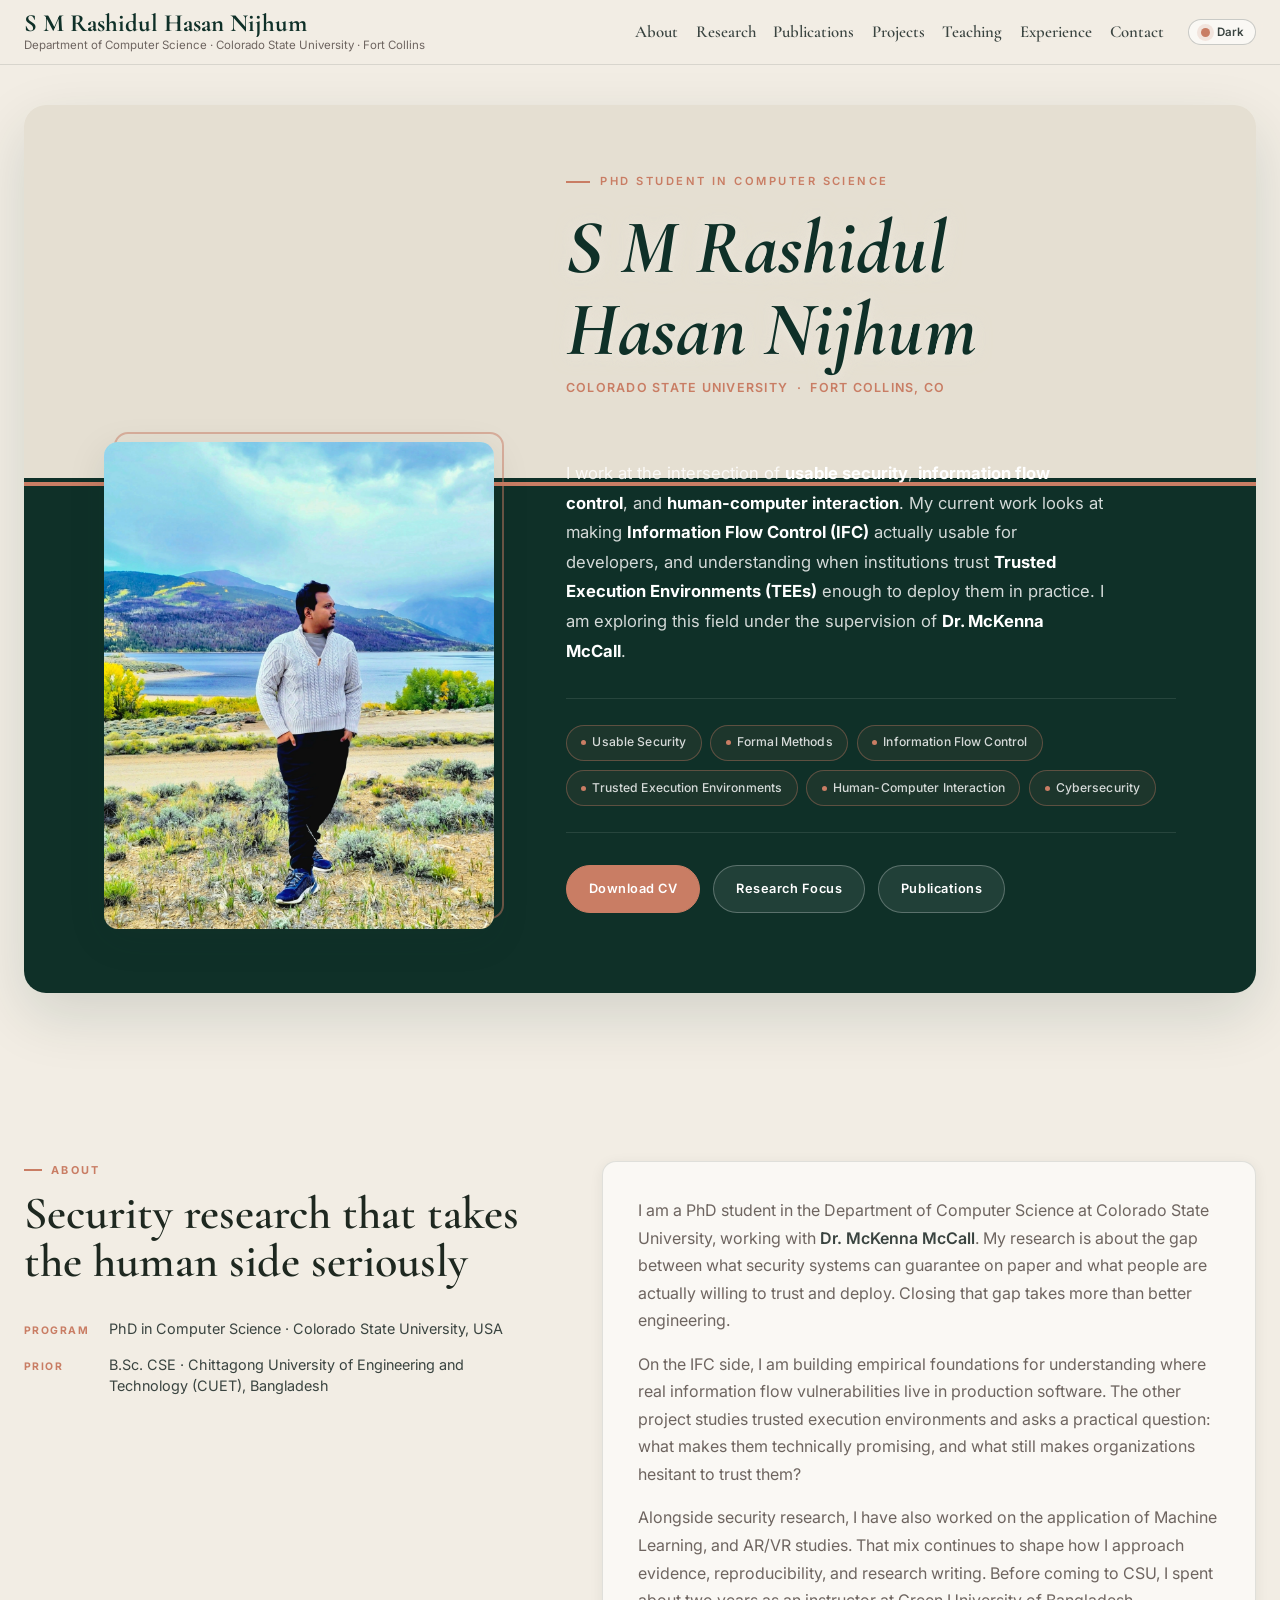
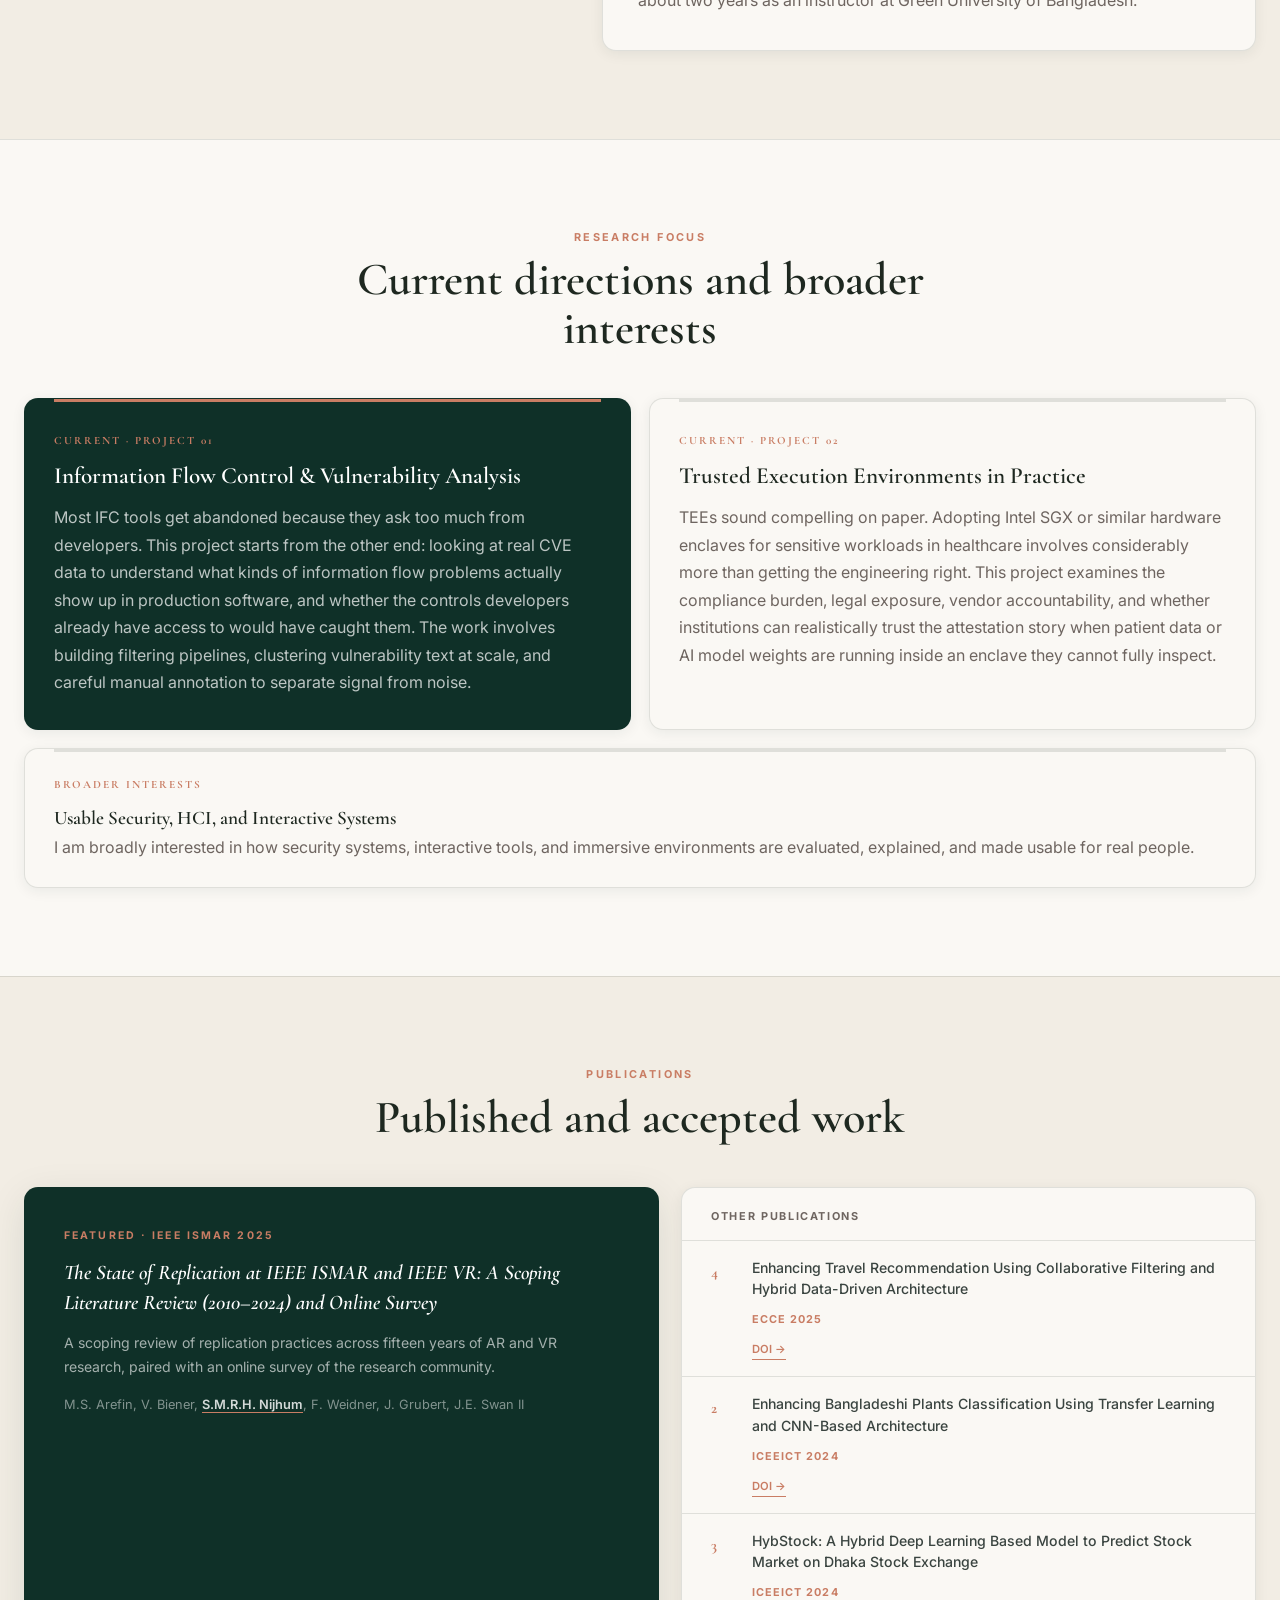
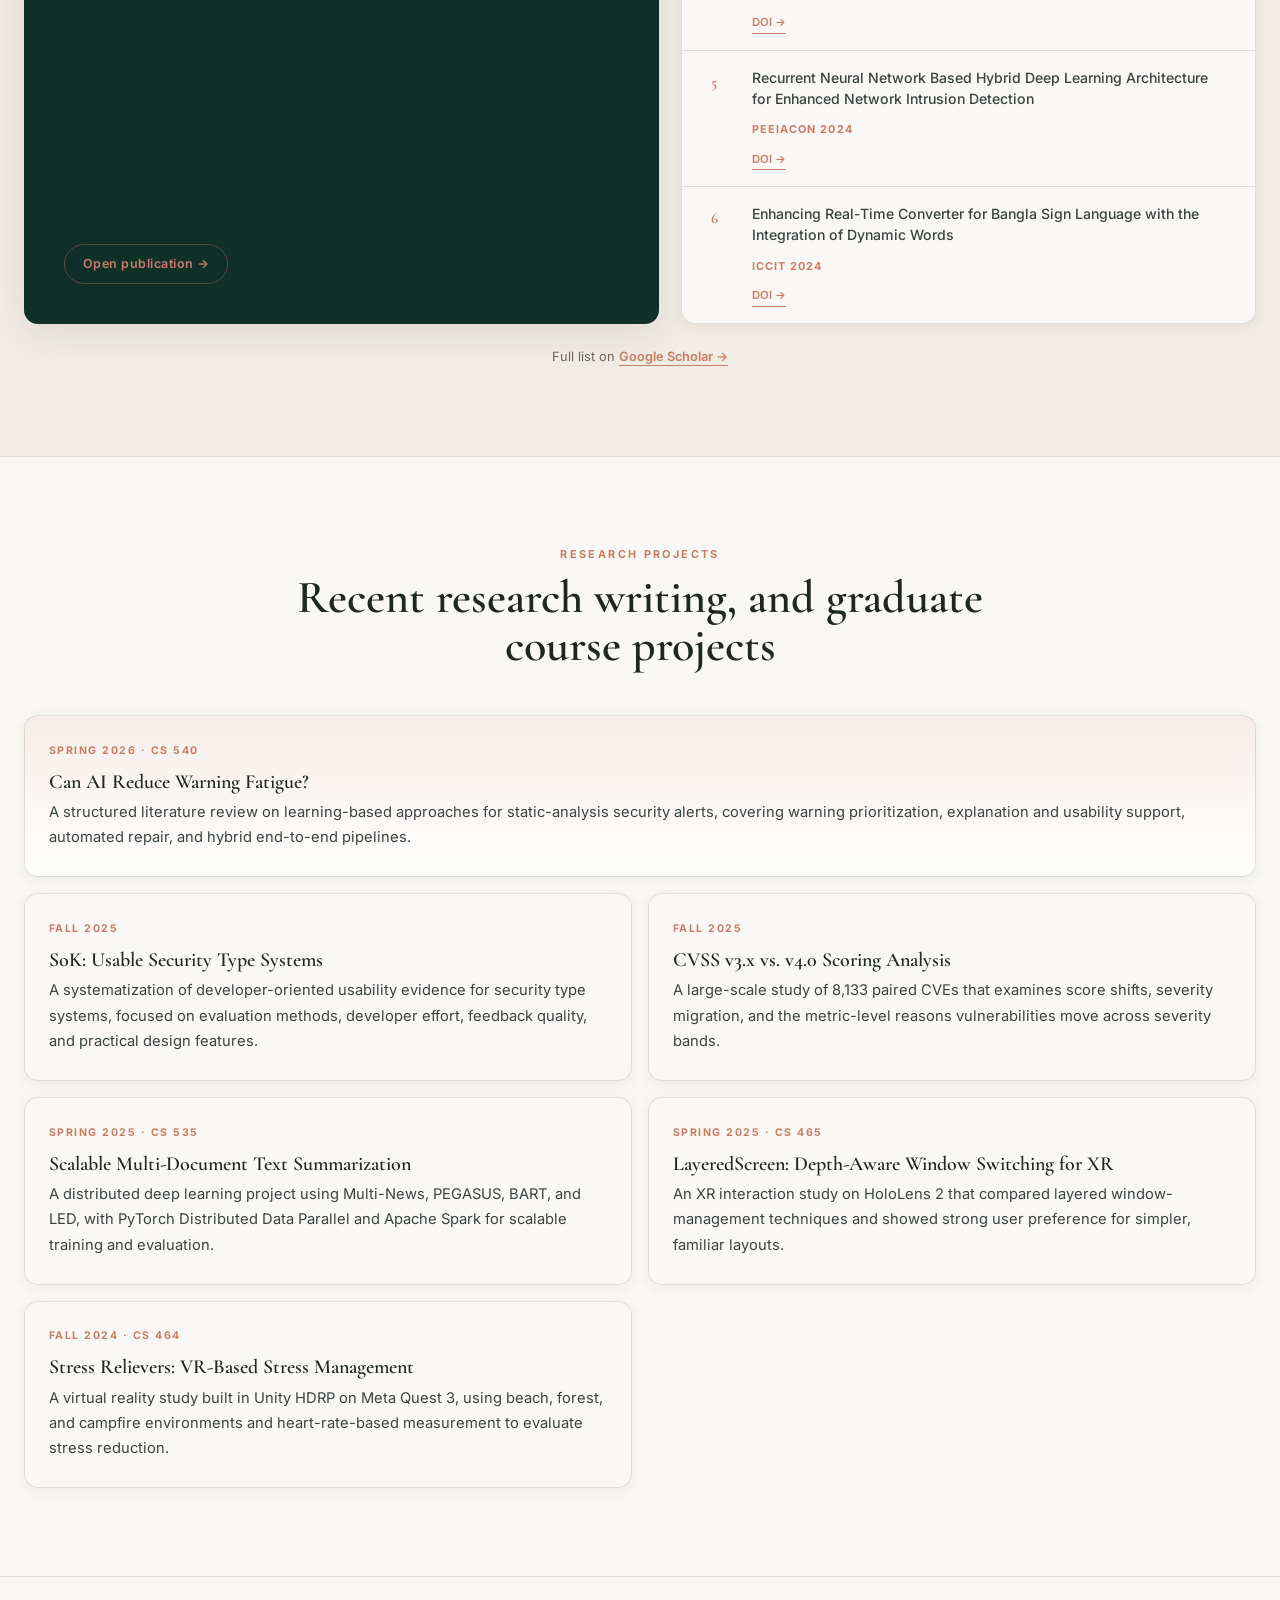
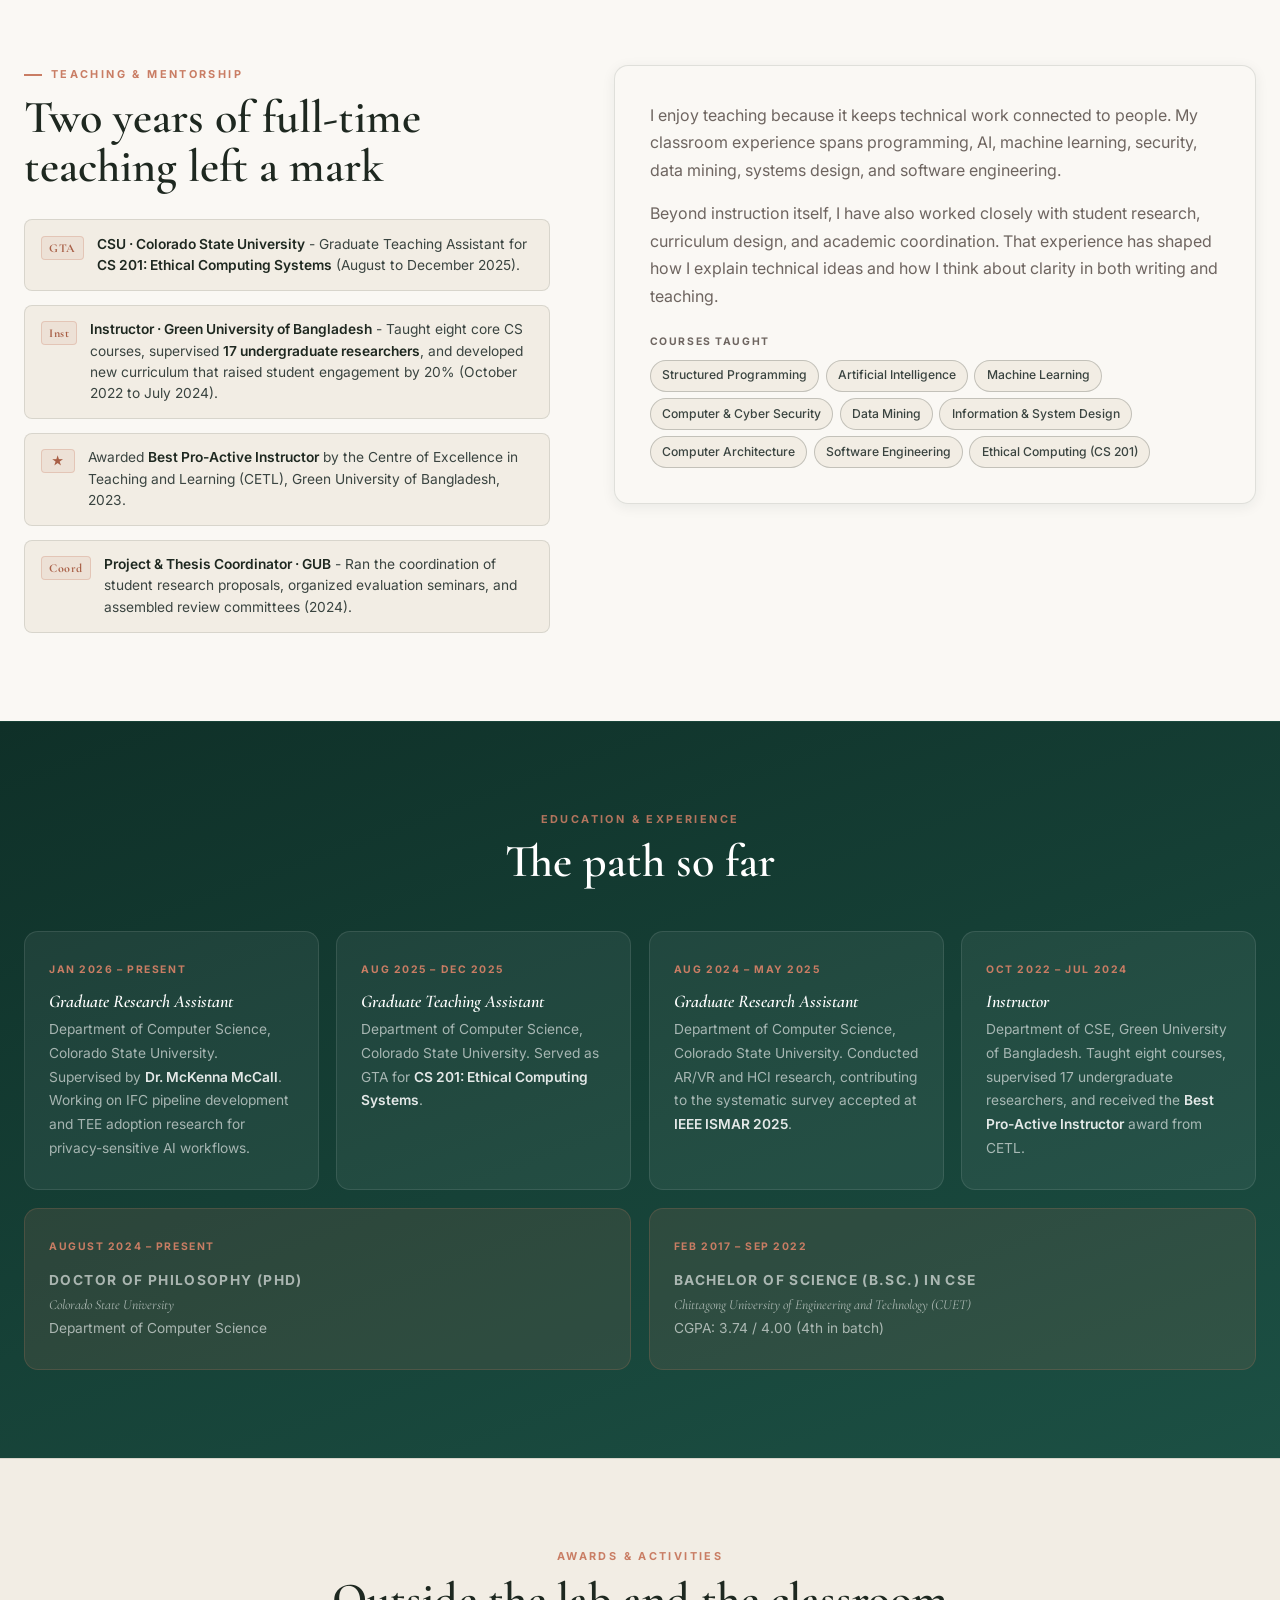
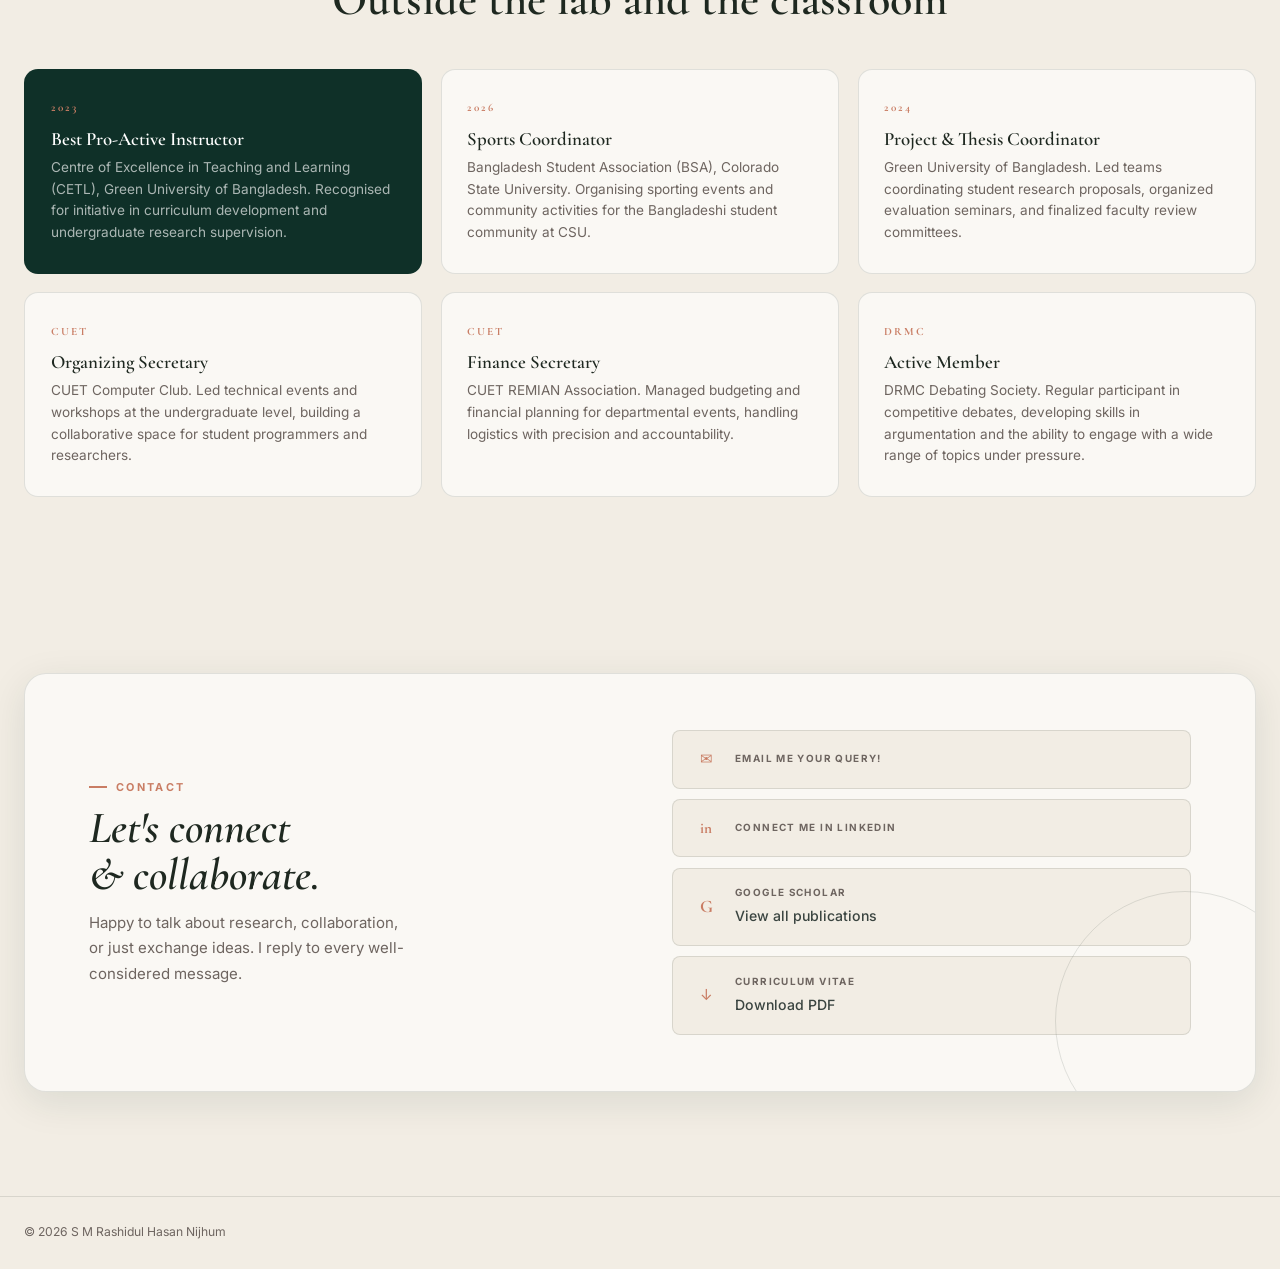
==== commit 942d4f3b: "Update index.html" ====
--- a/index.html
+++ b/index.html
@@ -3,7 +3,7 @@
 <head>
   <meta charset="UTF-8" />
   <meta name="viewport" content="width=device-width, initial-scale=1.0" />
-  <title>S M Rashidul Hasan Nijhum — PhD, Computer Science</title>
+  <title>S M Rashidul Hasan Nijhum</title>
   <meta name="description" content="Personal academic website of S M Rashidul Hasan Nijhum, PhD student in Computer Science at Colorado State University, researching usable security, IFC, and human-centered security tools." />
   <link rel="preconnect" href="https://fonts.googleapis.com" />
   <link rel="preconnect" href="https://fonts.gstatic.com" crossorigin />
@@ -13,7 +13,7 @@
 </head>
 <body>
 
-  <!-- HEADER -->
+  
   <header class="site-header">
     <div class="shell topbar">
       <div class="topbar-brand">
@@ -34,15 +34,14 @@
           <span class="theme-dot"></span>
           <span class="theme-text">Dark</span>
         </button>
-        <!-- <a href="https://scholar.google.com/citations?user=E1T6CuUAAAAJ&hl=en&authuser=3" target="_blank" rel="noopener">Scholar</a>
-        <a href="https://www.linkedin.com/in/smrhnijhum/" target="_blank" rel="noopener">LinkedIn</a> -->
+        
       </div>
     </div>
   </header>
 
   <main id="top">
 
-    <!-- HERO -->
+    
     <section class="hero-shell">
       <div class="shell hero-outer">
         <div class="hero-upper"></div>
@@ -67,7 +66,8 @@
               My current work looks at making <strong>Information Flow Control (IFC)</strong>
               actually usable for developers, and understanding when institutions
               trust <strong>Trusted Execution Environments (TEEs)</strong> enough to deploy them in practice.
-              I am exploring this field under the supervision of <strong>Dr. McKenna McCall</strong>.
+              I am exploring this field under the supervision of
+<a href="https://mckennamccall.github.io/" target="_blank" rel="noopener"><strong>Dr. McKenna McCall</strong></a>.
             </p>
             <div class="hero-chips">
               <span class="hero-chip">Usable Security</span>
@@ -88,8 +88,8 @@
       </div>
     </section>
 
-    <!-- ABOUT -->
-    <!-- FIX 5: reworded h2 to avoid single-word orphan -->
+    
+    
     <section class="section" id="about">
       <div class="shell about-grid">
         <div>
@@ -100,23 +100,15 @@
                <span class="meta-label">Program</span>
               <span class="meta-value">PhD in Computer Science · Colorado State University, USA</span>
             </div>
-            <!-- <div class="about-meta-row">
-              
-              <span class="meta-label">Advisor</span>
-              <span class="meta-value">Dr. McKenna McCall, Assistant Professor</span>
             
-            </div> -->
-            <!-- <div class="about-meta-row">
-              <span class="meta-label">GPA</span>
-              <span class="meta-value">4.00 / 4.00 (after 3 semesters)</span>
-            </div> -->
+            
             <div class="about-meta-row">
               <span class="meta-label">Prior</span>
               <span class="meta-value">B.Sc. CSE · Chittagong University of Engineering and Technology (CUET), Bangladesh</span>
             </div>
           </div>
         </div>
-        <!-- FIX 7+8: removed em dashes, rewrote paragraph 2 to flow naturally -->
+        
         <div class="content-card">
           <p>
             I am a PhD student in the Department of Computer Science at Colorado State University,
@@ -132,20 +124,17 @@
             Alongside security research, I have also worked on the application of Machine Learning, and AR/VR studies. That mix continues to shape how I approach evidence, reproducibility, and research writing.
           Before coming to CSU, I spent about two years as an instructor at Green University of Bangladesh. 
           </p>
-          <!-- <p>
-            Watching people struggle with badly designed tools shaped my interest in
-            usable security more directly than any textbook could.
-          </p> -->
-        </div>
-      </div>
-    </section>
-
-    <!-- RESEARCH -->
+          
+        </div>
+      </div>
+    </section>
+
+    
     <section class="section alt-bg" id="research">
       <div class="shell">
         <div class="section-heading centered">
           <p class="section-label centered">Research Focus</p>
-          <!-- <h2>Two active projects, one driving question</h2> -->
+          
            <h2>Current directions and broader interests</h2>
         </div>
         <div class="research-band research-band-two">
@@ -190,8 +179,8 @@
       </div>
     </section>
 
-    <!-- PUBLICATIONS -->
-    <!-- FIX 2: pub-feature card gets flex column to fill height; updated title -->
+    
+    
     <section class="section" id="publications">
       <div class="shell">
         <div class="section-heading centered">
@@ -319,8 +308,8 @@
       </div>
     </section>
 
-    <!-- TEACHING -->
-    <!-- FIX 4: emoji replaced with styled text badges; FIX 7: em dashes removed -->
+    
+    
     <section class="section alt-bg" id="teaching">
       <div class="shell teaching-grid">
         <div>
@@ -388,8 +377,8 @@
       </div>
     </section>
 
-    <!-- EXPERIENCE -->
-    <!-- FIX 9: Instructor card rewritten as full sentences; FIX 7: no em dashes -->
+    
+    
     <section class="section dark-bg" id="experience">
       <div class="shell">
         <div class="section-heading centered light">
@@ -424,7 +413,7 @@
               survey accepted at <strong>IEEE ISMAR 2025</strong>.
             </p>
           </article>
-          <!-- FIX 9: full sentences, not fragments -->
+          
           <article class="timeline-card">
             <span class="time">Oct 2022 – Jul 2024</span>
             <h3>Instructor</h3>
@@ -441,7 +430,7 @@
             <div class="edu-item" style="padding-bottom:0;margin-bottom:0;border-bottom:none;">
               <p class="edu-degree">Doctor of Philosophy (PhD)</p>
               <p class="edu-inst">Colorado State University</p>
-              <!-- <p class="edu-detail">Department of Computer Science · GPA: 4.00 / 4.00</p> -->
+              
                <p class="edu-detail">Department of Computer Science</p>
             </div>
           </article>
@@ -457,7 +446,7 @@
       </div>
     </section>
 
-    <!-- FIX 11: NEW Awards & Activities section -->
+    
     <section class="section" id="awards">
       <div class="shell">
         <div class="section-heading centered">
@@ -499,7 +488,7 @@
       </div>
     </section>
 
-    <!-- CONTACT -->
+    
     <section class="contact-section" id="contact">
       <div class="shell">
         <div class="contact-box">
@@ -549,12 +538,7 @@
   <footer class="site-footer">
     <div class="shell footer-inner">
       <span class="footer-copy">© 2026 S M Rashidul Hasan Nijhum</span>
-      <!-- <div class="footer-links">
-        <a href="mailto:smrashidulhasannijhum@gmail.com">Email</a>
-        <a href="https://www.linkedin.com/in/smrhnijhum/" target="_blank" rel="noopener">LinkedIn</a>
-        <a href="https://scholar.google.com/citations?user=E1T6CuUAAAAJ&hl=en&authuser=3" target="_blank" rel="noopener">Google Scholar</a>
-        <a href="CV.pdf" target="_blank" rel="noopener">CV</a>
-      </div> -->
+      
     </div>
   </footer>
 
--- a/style.css
+++ b/style.css
@@ -1,6 +1,6 @@
 @import url('https://fonts.googleapis.com/css2?family=Cormorant+Garamond:ital,wght@0,400;0,500;0,600;0,700;1,400;1,500;1,600;1,700&family=Inter:wght@300;400;500;600&display=swap');
 
-/* ── TOKENS ─────────────────────────────────────────── */
+
 :root {
   --cream:        #f2ede4;
   --cream-card:   #faf8f4;
@@ -25,7 +25,7 @@
   --r-lg:         22px;
 }
 
-/* ── BASE ───────────────────────────────────────────── */
+
 *, *::before, *::after { box-sizing: border-box; }
 html { scroll-behavior: smooth; }
 
@@ -51,7 +51,7 @@
 
 .shell { width: min(var(--shell), calc(100% - 3rem)); margin: 0 auto; }
 
-/* ── HEADER ─────────────────────────────────────────── */
+
 .site-header {
   position: sticky;
   top: 0;
@@ -117,7 +117,7 @@
 
 .nav-actions { display: flex; gap: 0.3rem; justify-content: flex-end; flex-shrink: 0; }
 
-/* ── HERO ───────────────────────────────────────────── */
+
 .hero-shell { padding: 2.5rem 0 5rem; }
 
 .hero-outer {
@@ -221,13 +221,13 @@
   line-height: 1.78;
   color: rgb(255, 255, 255, 0.82);
   max-width: 54ch;
-  margin-top: 3rem;
+  margin-top: 3.8rem;
   margin-bottom: 0;
 }
 
 .hero-text strong { color: var(--white); font-weight: 700; }
 
-/* Research interest chips */
+
 .hero-chips {
   display: flex;
   flex-wrap: wrap;
@@ -289,7 +289,7 @@
 .button.ghost { background: rgba(255,255,255,0.08); color: var(--white); border-color: rgba(255,255,255,0.26); }
 .button.ghost:hover { background: rgba(255,255,255,0.15); transform: translateY(-1px); }
 
-/* ── SECTIONS ───────────────────────────────────────── */
+
 .section { padding: 5.5rem 0; }
 .section + .section { border-top: 1px solid var(--line); }
 .alt-bg { background: var(--cream-card); }
@@ -317,7 +317,7 @@
 .section-heading.centered h2 { margin: 0 auto; max-width: 720px; }
 .section-heading.light h2 { color: var(--white); }
 
-/* ── ABOUT ──────────────────────────────────────────── */
+
 .about-grid {
   display: grid;
   grid-template-columns: 0.88fr 1.12fr;
@@ -356,8 +356,8 @@
 
 .meta-value { font-size: 0.9rem; color: var(--text-soft); line-height: 1.5; }
 
-/* ── RESEARCH ────────────────────────────────────────── */
-/* FIX 1: equal three-column grid so no card is visually starved */
+
+
 .research-band {
   display: grid;
   grid-template-columns: repeat(3, 1fr);
@@ -404,7 +404,7 @@
   margin-bottom: 0.85rem;
 }
 
-/* Two-panel variant */
+
 .research-band-two {
   grid-template-columns: 1fr 1fr;
 }
@@ -436,17 +436,17 @@
 
 .research-secondary-item h3 { font-size: 1.2rem; margin-bottom: 0.4rem; }
 
-/* ── PUBLICATIONS ────────────────────────────────────── */
+
 .publication-grid {
   display: grid;
   grid-template-columns: 1.05fr 0.95fr;
   gap: 1.4rem;
   margin-top: 2.5rem;
-  /* FIX 2: stretch both sides to the same height */
+  
   align-items: stretch;
 }
 
-/* FIX 2: flex layout so the CTA button pins to the bottom */
+
 .pub-feature {
   background: var(--green);
   border-radius: var(--r-md);
@@ -458,7 +458,7 @@
   flex-direction: column;
 }
 
-/* FIX 6: remove the large floating star watermark */
+
 
 .pub-type {
   font-size: 0.66rem;
@@ -474,7 +474,7 @@
 .pub-feature .pub-authors { font-size: 0.8rem; color: rgba(255,255,255,0.48); line-height: 1.6; margin-bottom: 0; }
 .pub-feature .pub-authors strong { color: rgba(255,255,255,0.82); text-decoration: underline; text-underline-offset: 3px; text-decoration-color: var(--accent); }
 
-/* FIX 2: spacer pushes the CTA to the bottom of the flex container */
+
 .pub-feature-spacer { flex: 1; }
 
 .pub-cta {
@@ -538,7 +538,7 @@
 .pub-list-link { font-size: 0.7rem; color: var(--accent); font-weight: 600; border-bottom: 1px solid currentColor; grid-column: 2; display: inline-block; width: fit-content; transition: opacity 0.2s; }
 .pub-list-link:hover { opacity: 0.65; }
 
-/* ── TEACHING ────────────────────────────────────────── */
+
 .teaching-grid {
   display: grid;
   grid-template-columns: 0.9fr 1.1fr;
@@ -561,7 +561,7 @@
 
 .fact-chip:hover { border-color: var(--accent); }
 
-/* FIX 4: replace emoji with styled text badges that match the palette */
+
 .fact-badge {
   flex-shrink: 0;
   display: inline-flex;
@@ -602,7 +602,7 @@
 
 .pill:hover { background: var(--accent-soft); border-color: rgba(201,125,100,0.4); }
 
-/* ── EXPERIENCE ──────────────────────────────────────── */
+
 .timeline-grid {
   display: grid;
   grid-template-columns: repeat(4, 1fr);
@@ -641,7 +641,7 @@
 .edu-inst { font-family: 'Cormorant Garamond', serif; font-style: italic; font-size: 1rem; color: var(--white); line-height: 1.3; margin-bottom: 0.2rem; }
 .edu-detail { font-size: 0.78rem; color: rgba(255,255,255,0.46); margin: 0; }
 
-/* ── FIX 11: AWARDS & ACTIVITIES ───────────────────── */
+
 .awards-grid {
   display: grid;
   grid-template-columns: repeat(3, 1fr);
@@ -683,7 +683,7 @@
 .award-card h3 { font-size: 1.18rem; margin-bottom: 0.5rem; }
 .award-card p { font-size: 0.85rem; line-height: 1.6; }
 
-/* ── CONTACT ─────────────────────────────────────────── */
+
 .contact-section { padding: 5.5rem 0 6.5rem; }
 
 .contact-box {
@@ -735,7 +735,7 @@
 .contact-type { font-size: 0.62rem; font-weight: 700; letter-spacing: 0.14em; text-transform: uppercase; color: var(--muted); display: block; margin-bottom: 0.08rem; }
 .contact-value { font-size: 0.88rem; color: var(--text-soft); font-weight: 500; }
 
-/* ── FOOTER ──────────────────────────────────────────── */
+
 .site-footer { padding: 1.6rem 0; border-top: 1px solid var(--line); }
 
 .footer-inner { display: flex; justify-content: space-between; align-items: center; flex-wrap: wrap; gap: 0.5rem; }
@@ -743,7 +743,7 @@
 .footer-links { display: flex; gap: 1.4rem; }
 .footer-links a:hover { color: var(--accent); }
 
-/* ── RESPONSIVE ──────────────────────────────────────── */
+
 @media (max-width: 1100px) {
   .topbar { grid-template-columns: 1fr auto; }
   .site-nav { display: none; }
@@ -849,9 +849,9 @@
   margin: 0;
 }
 
-/* ── INTERACTIVE POLISH ─────────────────────────────── */
-
-/* smoother animated page entrance */
+
+
+
 @keyframes fadeUp {
   from {
     opacity: 0;
@@ -878,7 +878,7 @@
   animation: fadeUp 0.75s ease both;
 }
 
-/* stronger hover depth for cards */
+
 .content-card:hover,
 .research-panel:hover,
 .research-secondary-item:hover,
@@ -891,7 +891,7 @@
   box-shadow: var(--shadow-md);
 }
 
-/* animated underline for nav links */
+
 .site-nav a,
 .nav-actions a {
   position: relative;
@@ -916,7 +916,7 @@
   transform: scaleX(1);
 }
 
-/* photo interaction */
+
 .hero-photo-frame {
   transition: transform 0.35s ease, filter 0.35s ease;
 }
@@ -934,7 +934,7 @@
   filter: saturate(1.08) contrast(1.04);
 }
 
-/* chip interaction */
+
 .hero-chip,
 .pill {
   transition: transform 0.2s ease, background 0.2s ease, border-color 0.2s ease;
@@ -945,7 +945,7 @@
   transform: translateY(-2px);
 }
 
-/* button interaction */
+
 .button,
 .pub-cta,
 .contact-link-item {
@@ -970,7 +970,7 @@
   transform: translateX(120%);
 }
 
-/* publication and project cards feel clickable */
+
 .pub-list-item,
 .project-card,
 .award-card,
@@ -979,7 +979,7 @@
   cursor: default;
 }
 
-/* accessibility: reduce motion for users who prefer it */
+
 @media (prefers-reduced-motion: reduce) {
   *,
   *::before,
@@ -997,7 +997,7 @@
   box-shadow: 0 18px 45px rgba(15,48,40,0.16);
 }
 
-/* ── DARK THEME ─────────────────────────────────────── */
+
 .theme-toggle {
   border: 1px solid var(--line-strong);
   background: var(--cream-card);
@@ -1118,4 +1118,4 @@
 
 body.dark-theme .theme-text::after {
   content: " Mode";
-}+}
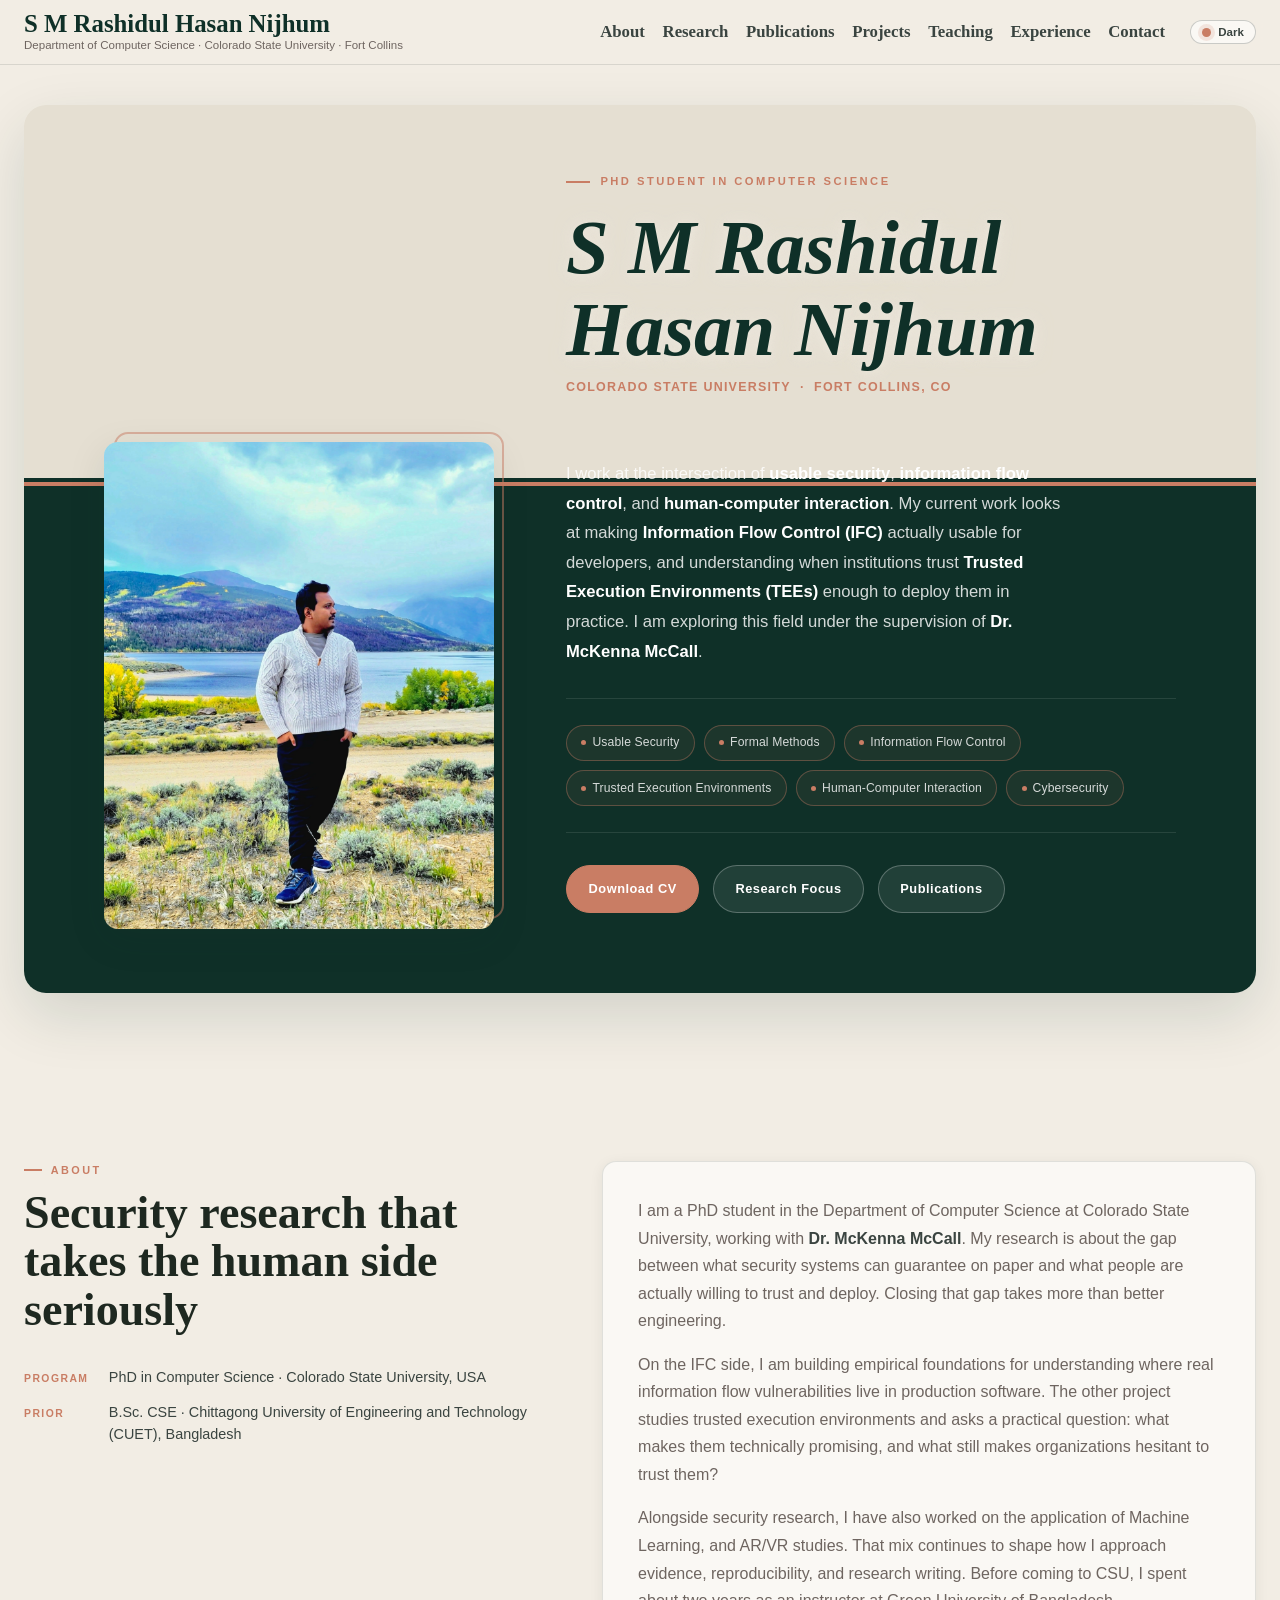
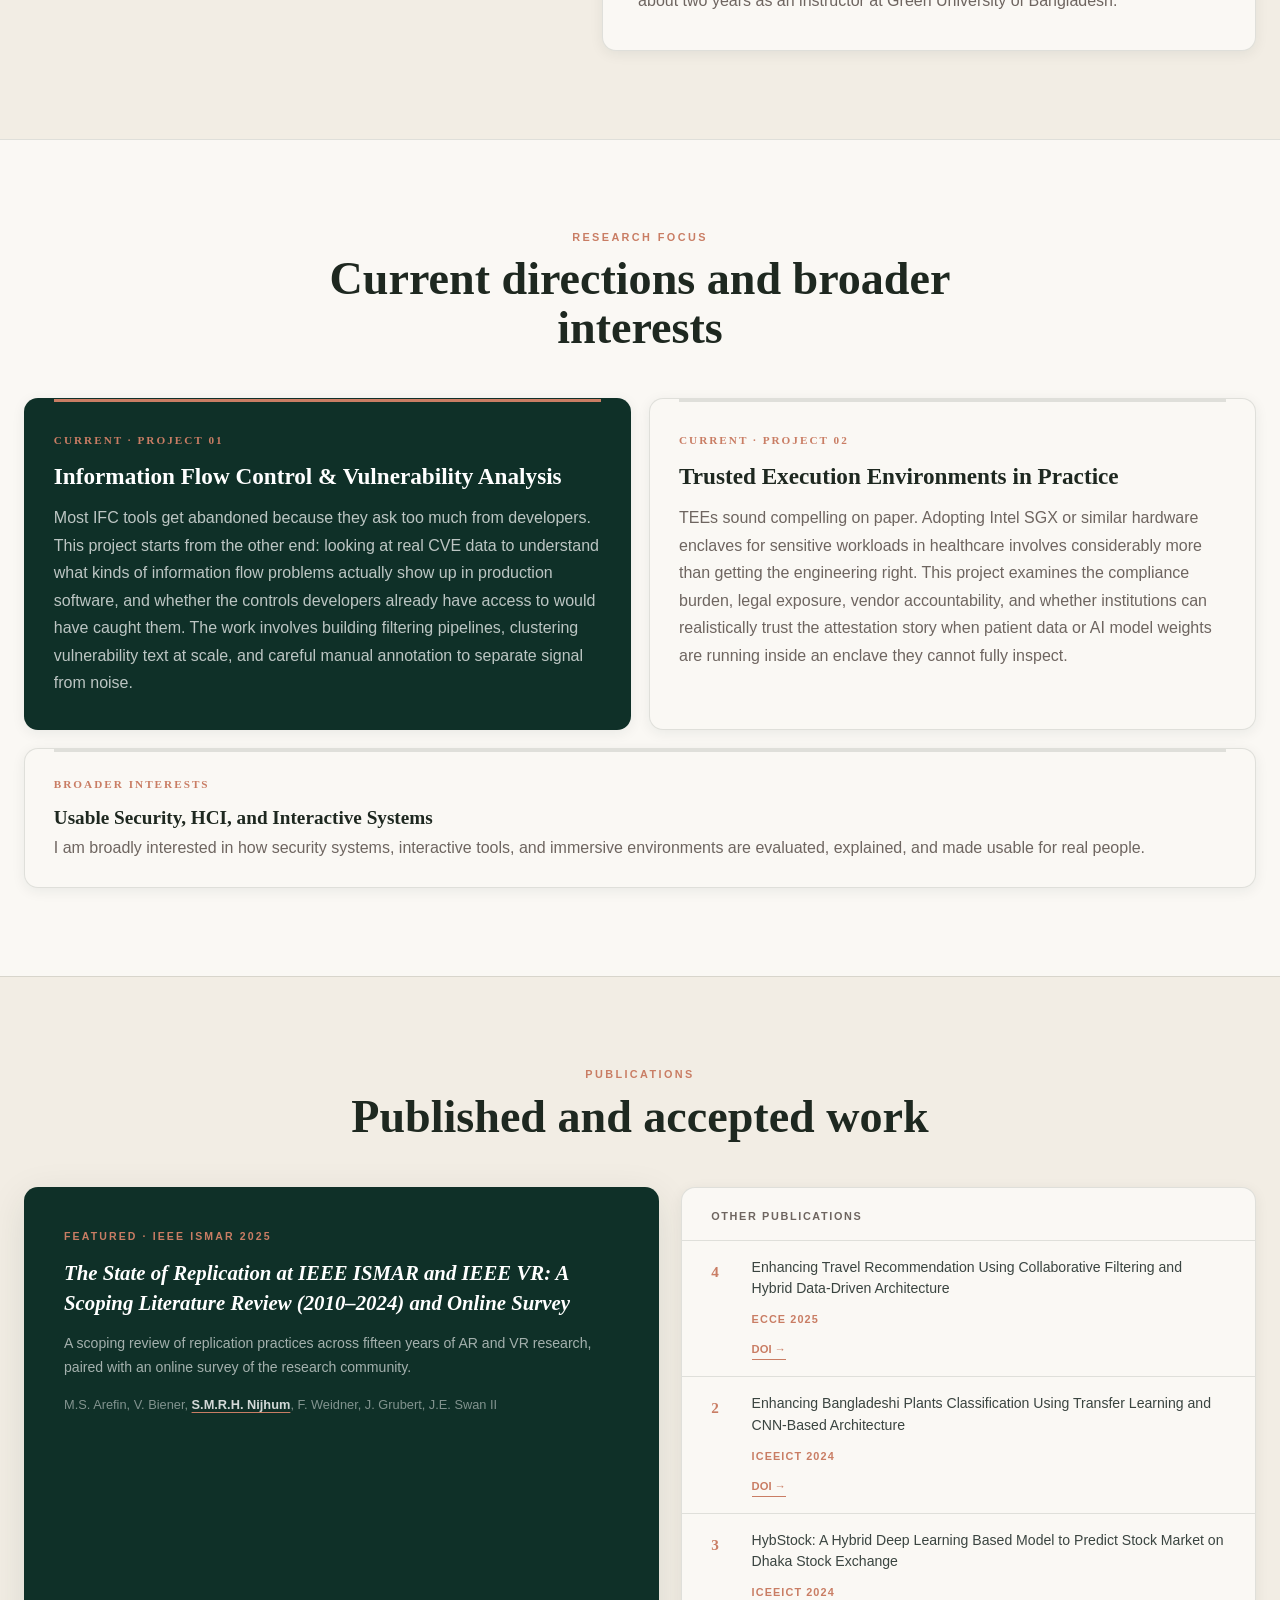
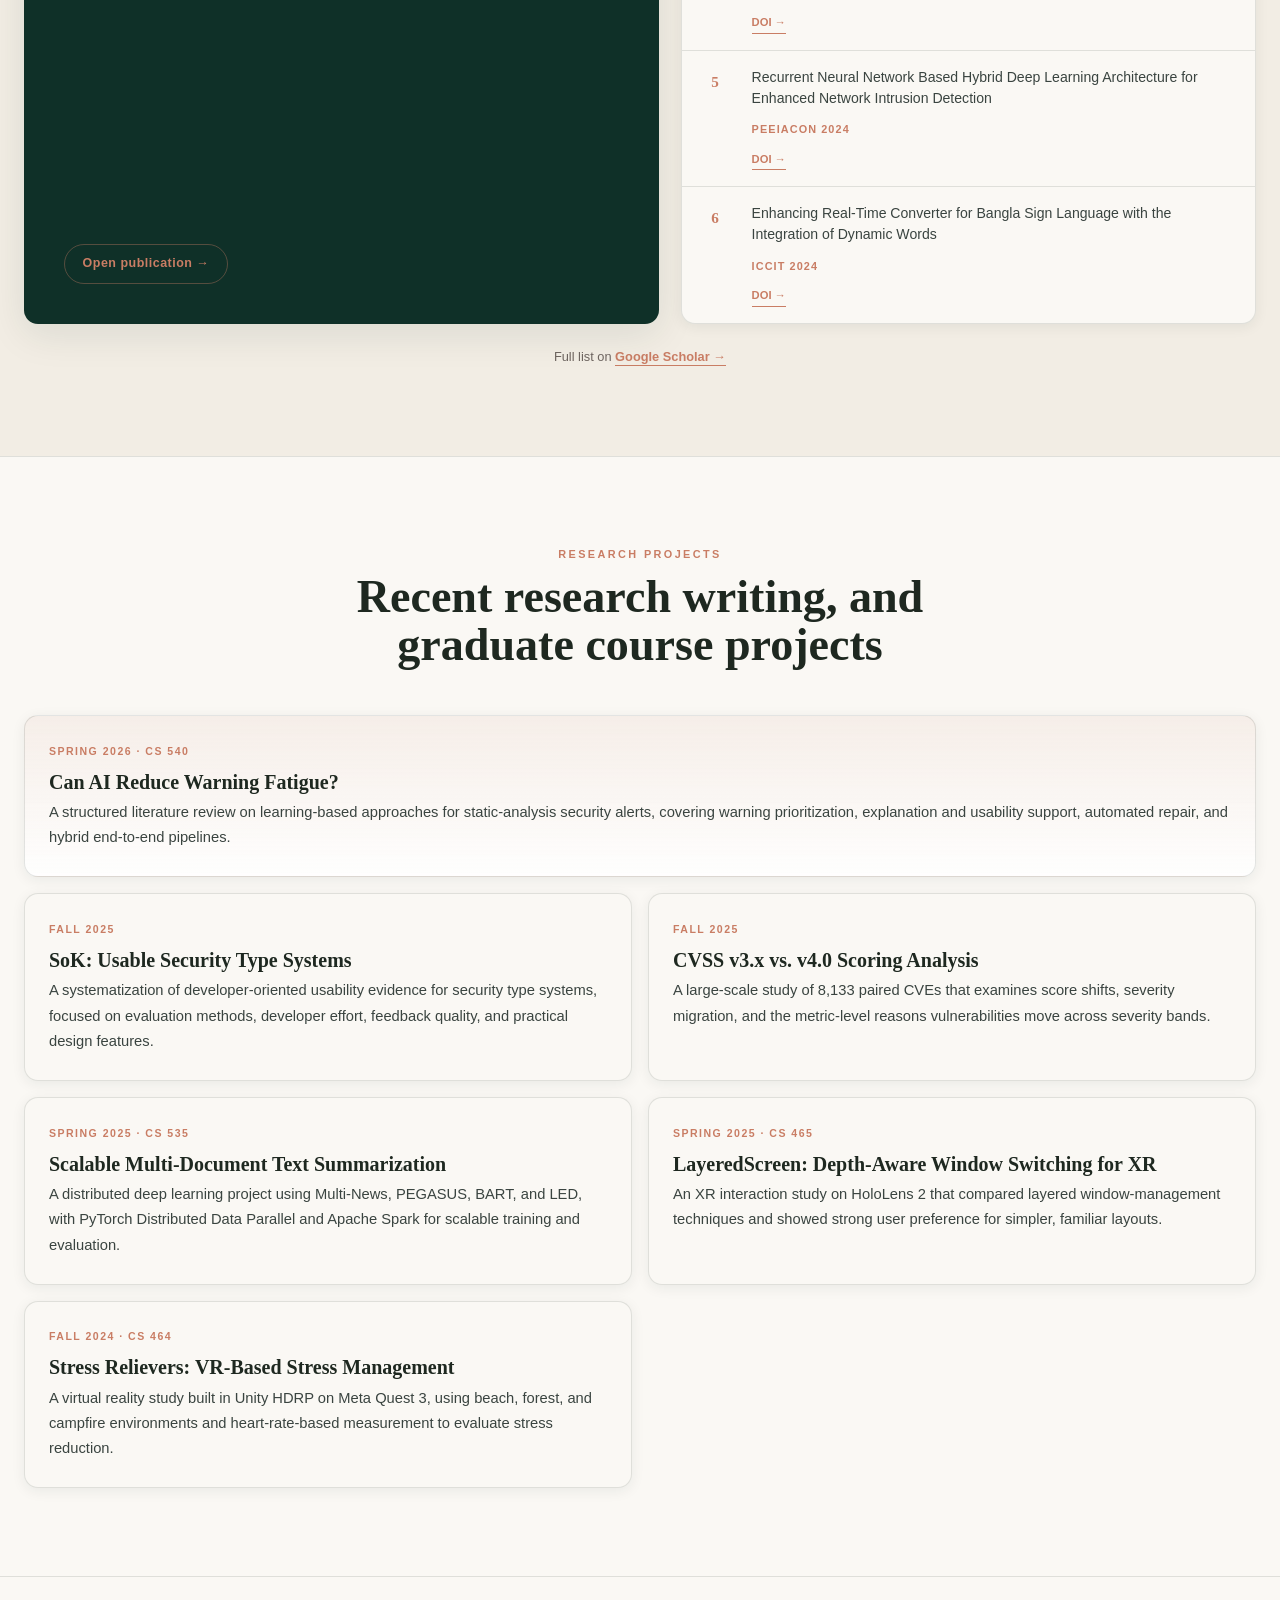
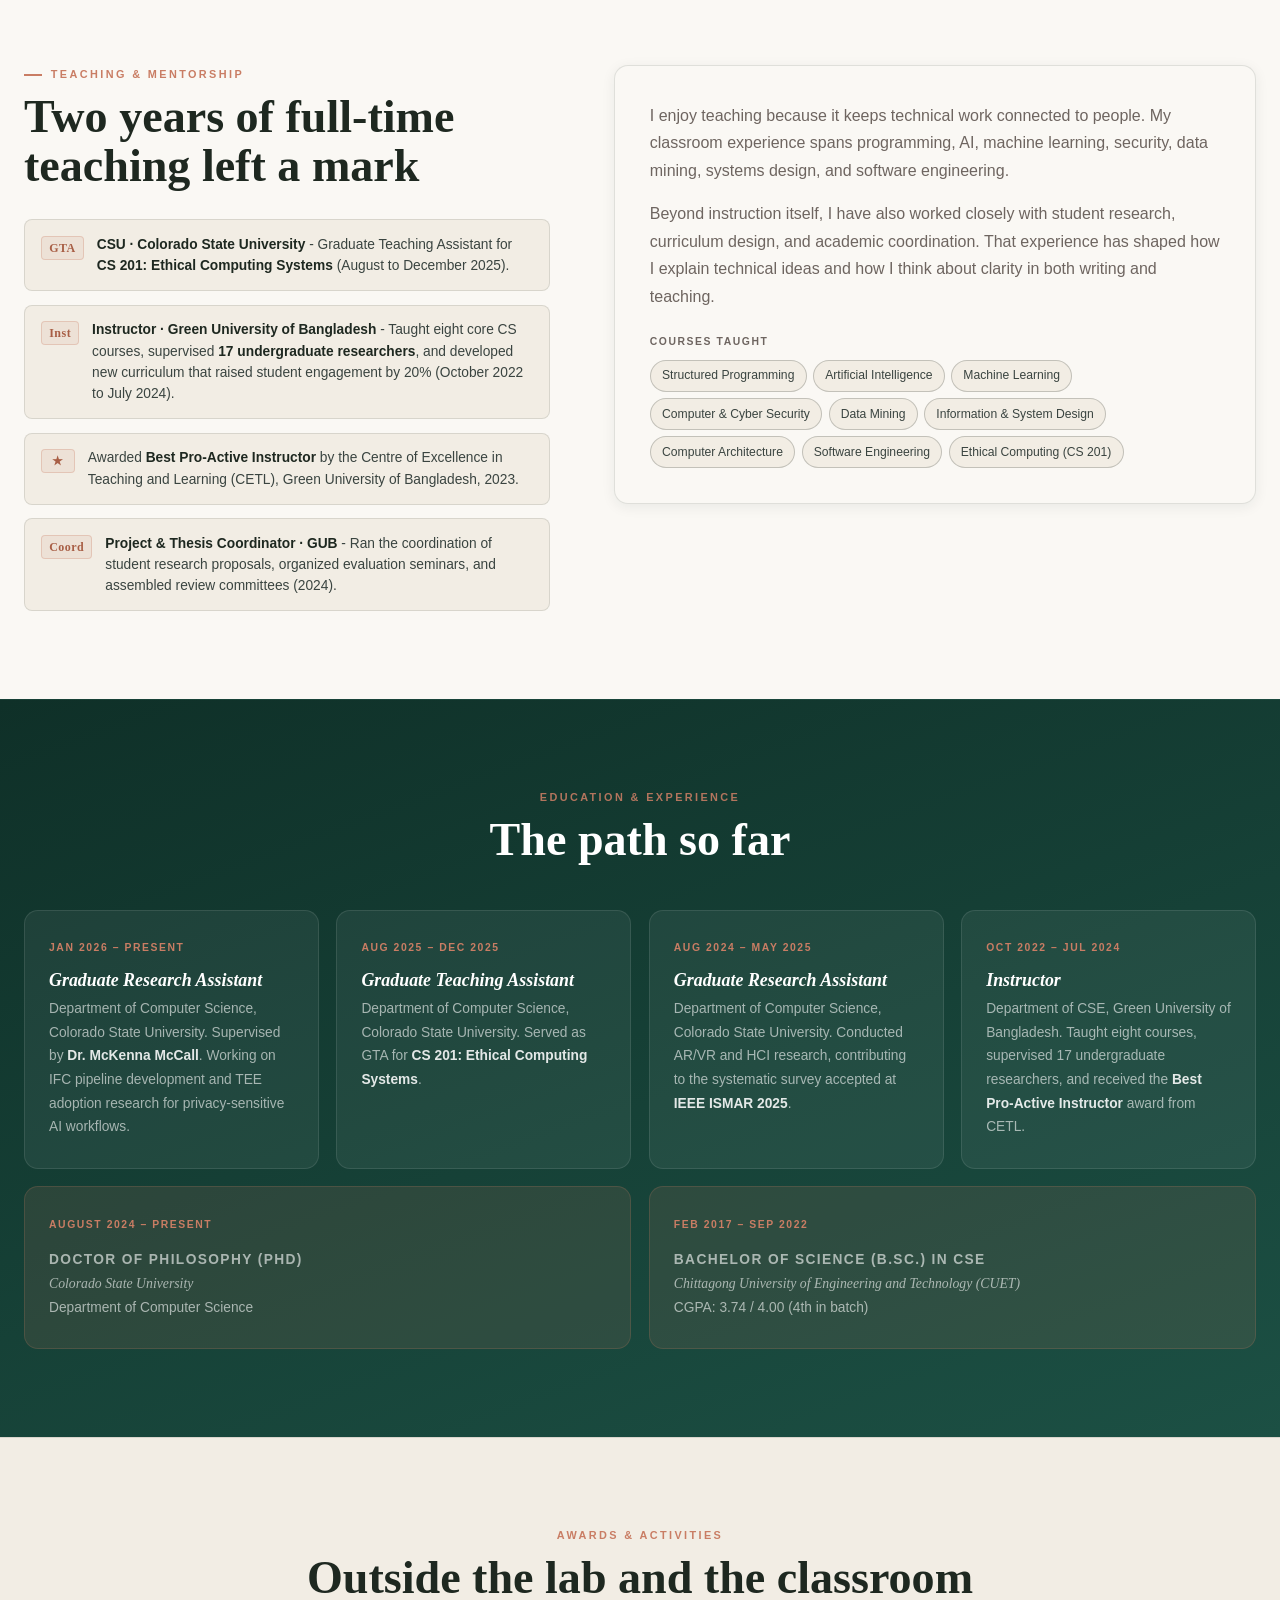
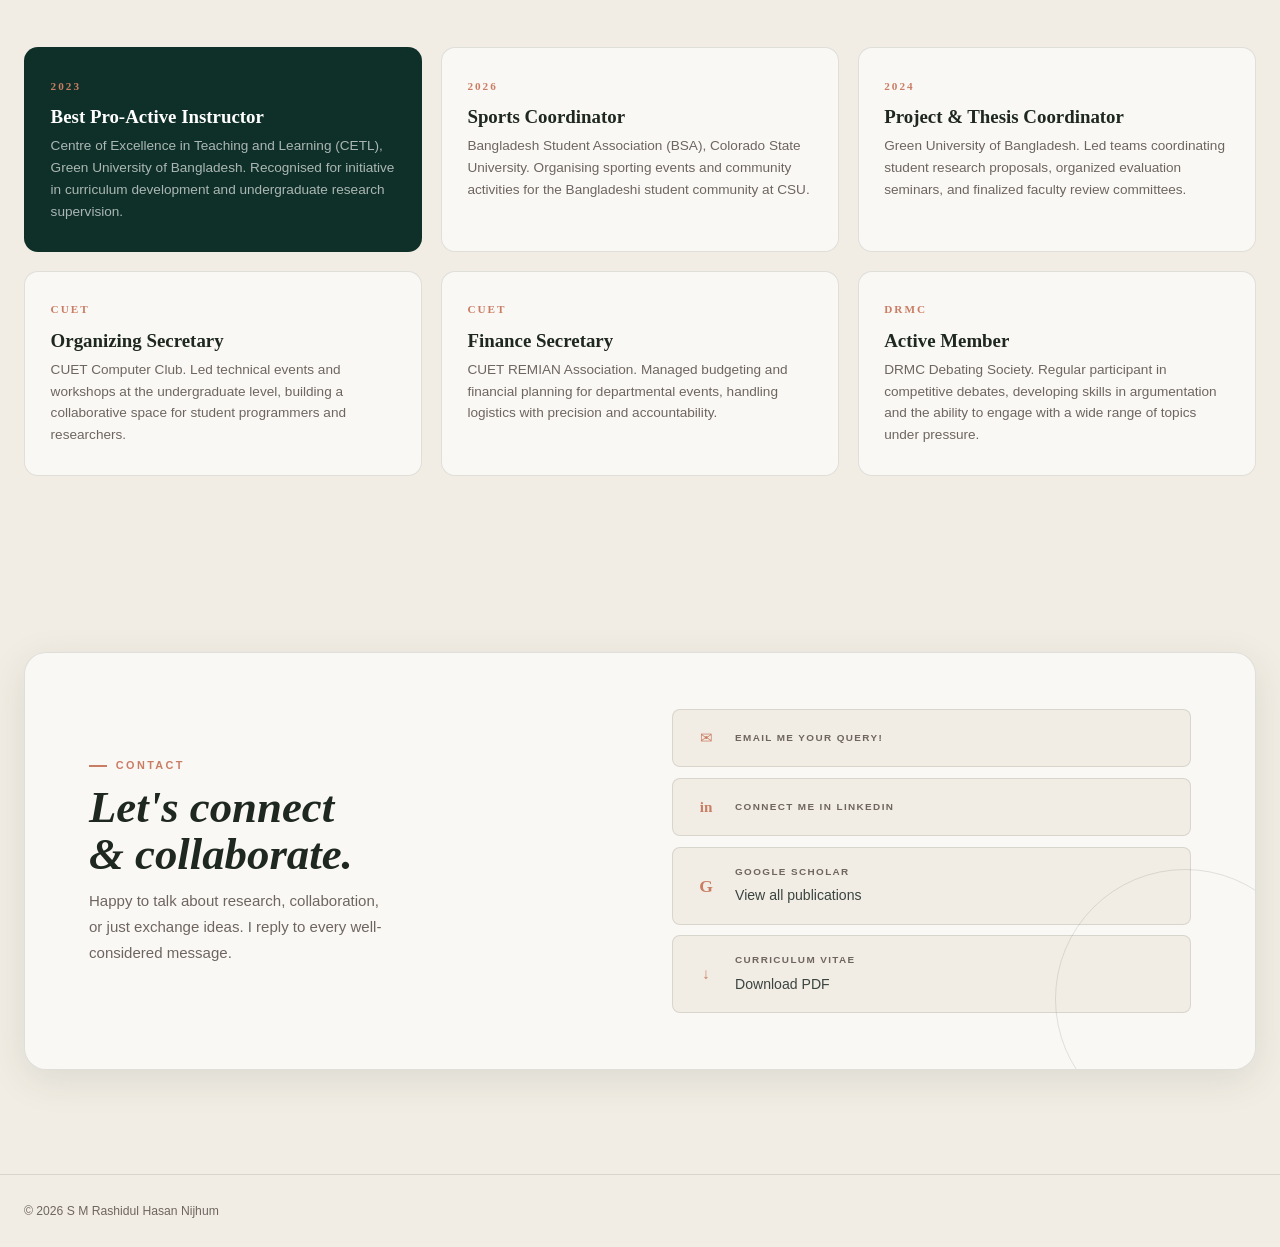
==== commit 63c3410a: "Add files via upload" ====
--- a/index.html
+++ b/index.html
@@ -3,6 +3,8 @@
 <head>
   <meta charset="UTF-8" />
   <meta name="viewport" content="width=device-width, initial-scale=1.0" />
+  <meta http-equiv="Content-Security-Policy" content="default-src 'self'; base-uri 'self'; object-src 'none'; script-src 'self'; style-src 'self' 'unsafe-inline' https://fonts.googleapis.com; font-src 'self' https://fonts.gstatic.com; img-src 'self' data:; connect-src 'self' https://api.counterapi.dev; form-action 'self'; upgrade-insecure-requests" />
+  <meta name="referrer" content="strict-origin-when-cross-origin" />
   <title>S M Rashidul Hasan Nijhum</title>
   <meta name="description" content="Personal academic website of S M Rashidul Hasan Nijhum, PhD student in Computer Science at Colorado State University, researching usable security, IFC, and human-centered security tools." />
   <link rel="preconnect" href="https://fonts.googleapis.com" />
@@ -538,28 +540,14 @@
   <footer class="site-footer">
     <div class="shell footer-inner">
       <span class="footer-copy">© 2026 S M Rashidul Hasan Nijhum</span>
-      
+      <span class="footer-count" id="visitCount" hidden aria-label="Total visits">
+        <span class="footer-count-num">0</span>&nbsp;visits
+      </span>
     </div>
   </footer>
 
 
-  <script>
-  const themeToggle = document.getElementById("themeToggle");
-  const savedTheme = localStorage.getItem("theme");
-
-  if (savedTheme === "dark") {
-    document.body.classList.add("dark-theme");
-    themeToggle.querySelector(".theme-text").textContent = "Light";
-  }
-
-  themeToggle.addEventListener("click", () => {
-    document.body.classList.toggle("dark-theme");
-
-    const isDark = document.body.classList.contains("dark-theme");
-    localStorage.setItem("theme", isDark ? "dark" : "light");
-    themeToggle.querySelector(".theme-text").textContent = isDark ? "Light" : "Dark";
-  });
-</script>
+  <script src="script.js" defer></script>
 
 </body>
 </html>
--- a/style.css
+++ b/style.css
@@ -743,6 +743,21 @@
 .footer-links { display: flex; gap: 1.4rem; }
 .footer-links a:hover { color: var(--accent); }
 
+/* Visitor counter — intentionally tiny and faint, tucked in the corner */
+.footer-count {
+  margin-left: auto;
+  font-size: 0.6rem;
+  letter-spacing: 0.02em;
+  color: var(--muted);
+  opacity: 0.45;
+  font-variant-numeric: tabular-nums;
+  user-select: none;
+  transition: opacity 0.2s ease;
+}
+.footer-count:hover { opacity: 0.75; }
+.footer-count[hidden] { display: none; }
+.footer-count-num { font-weight: 500; }
+
 
 @media (max-width: 1100px) {
   .topbar { grid-template-columns: 1fr auto; }
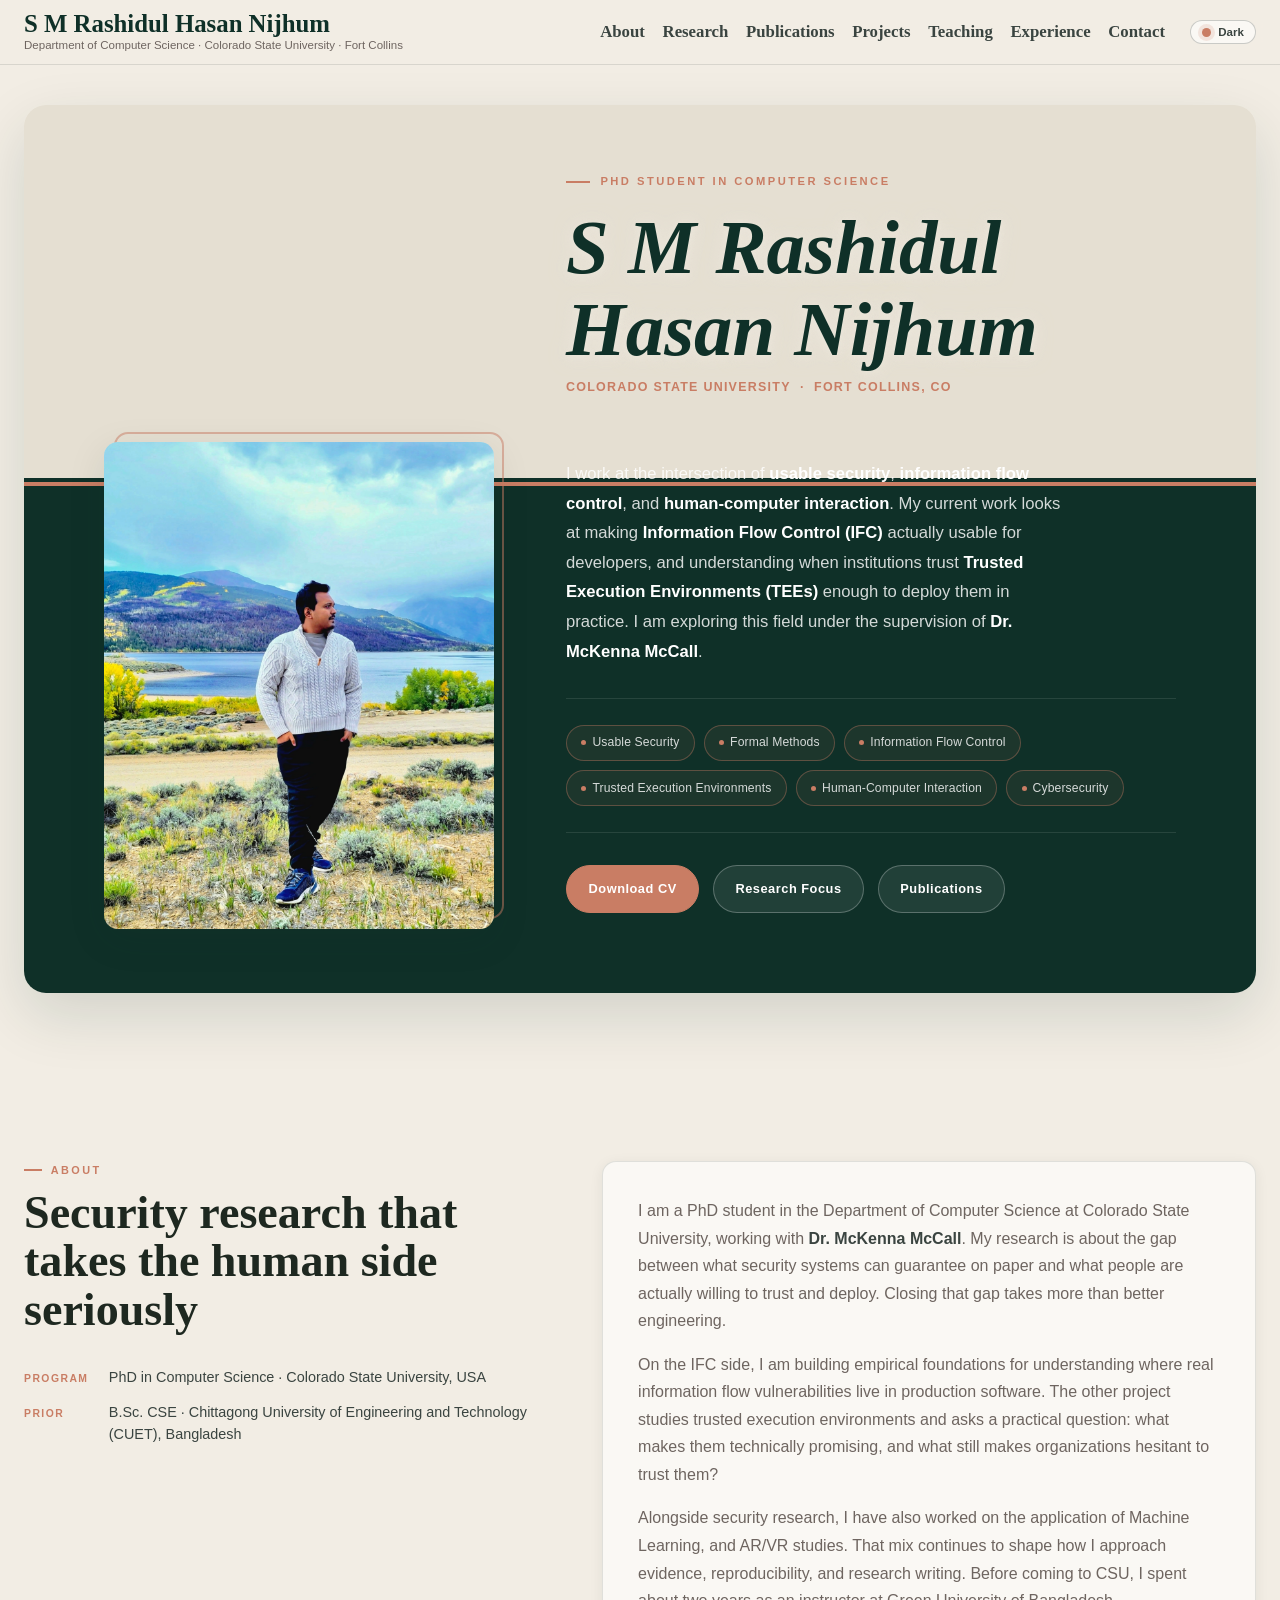
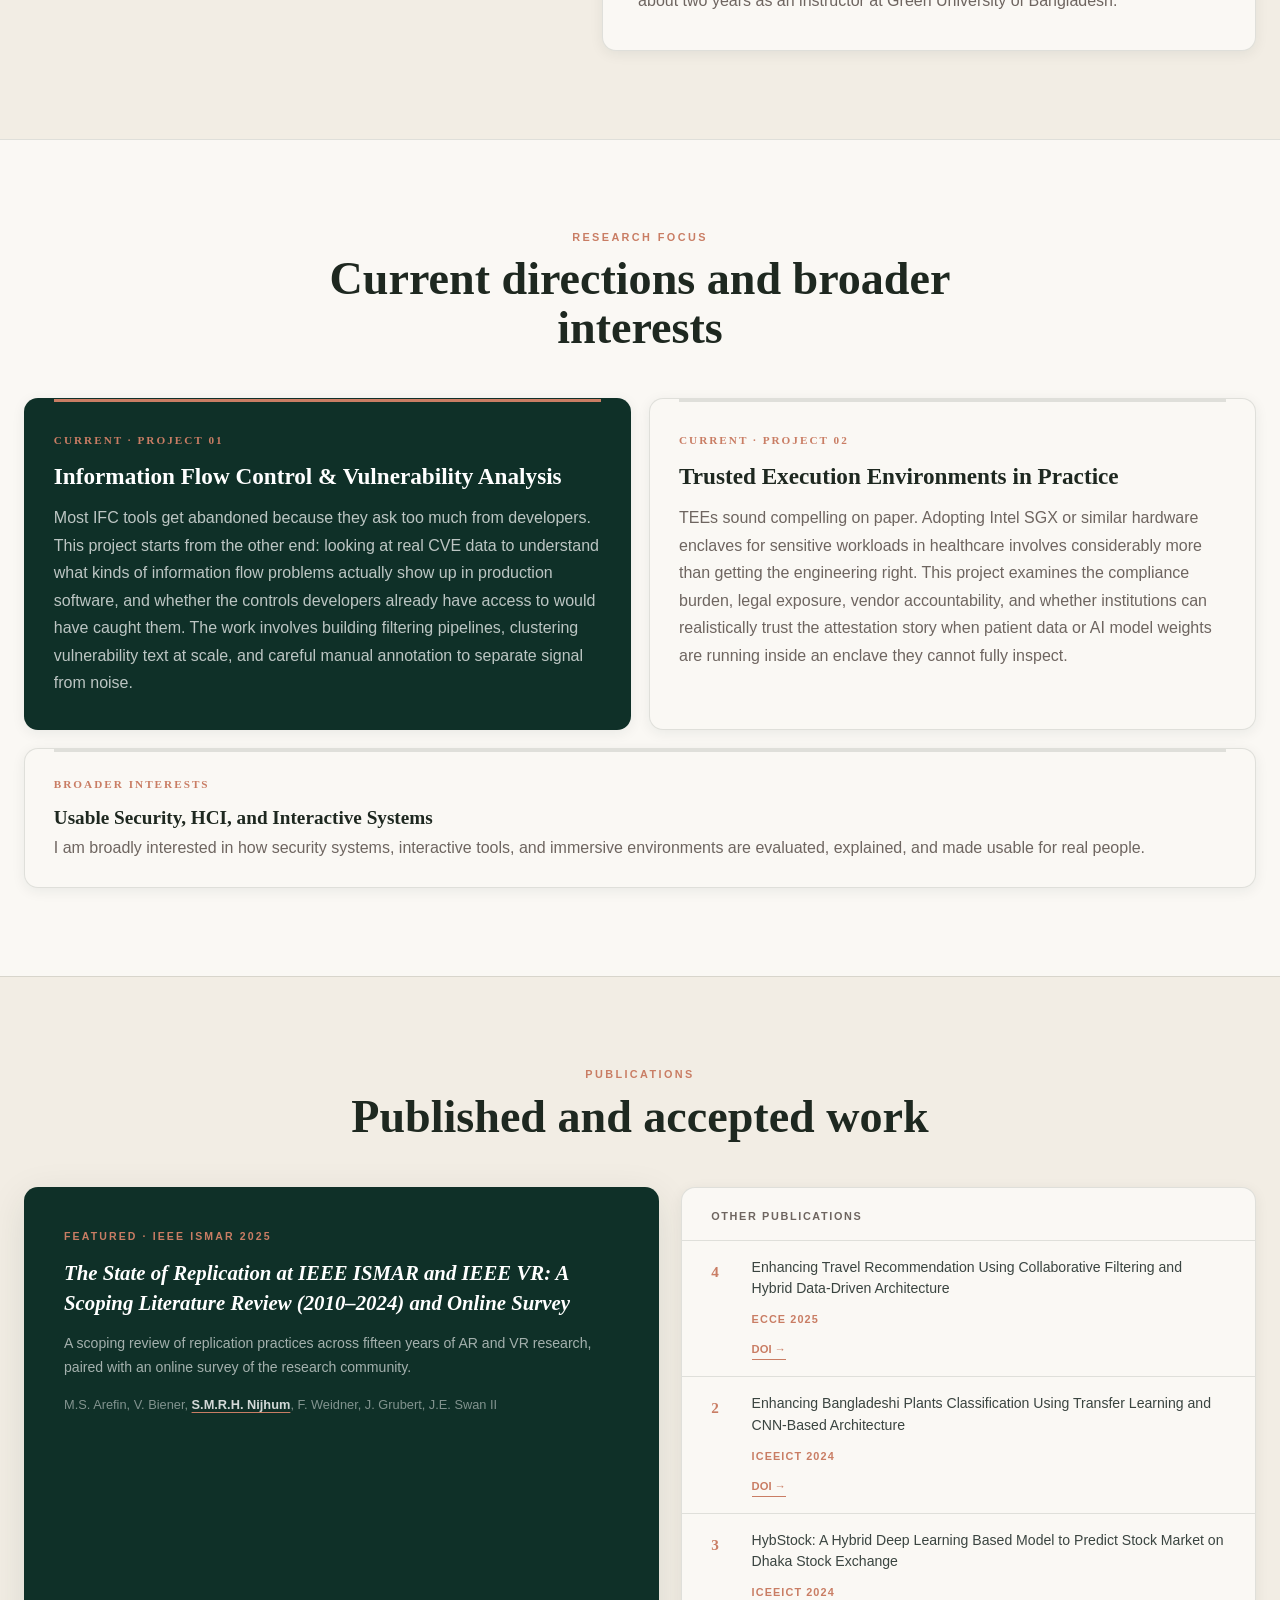
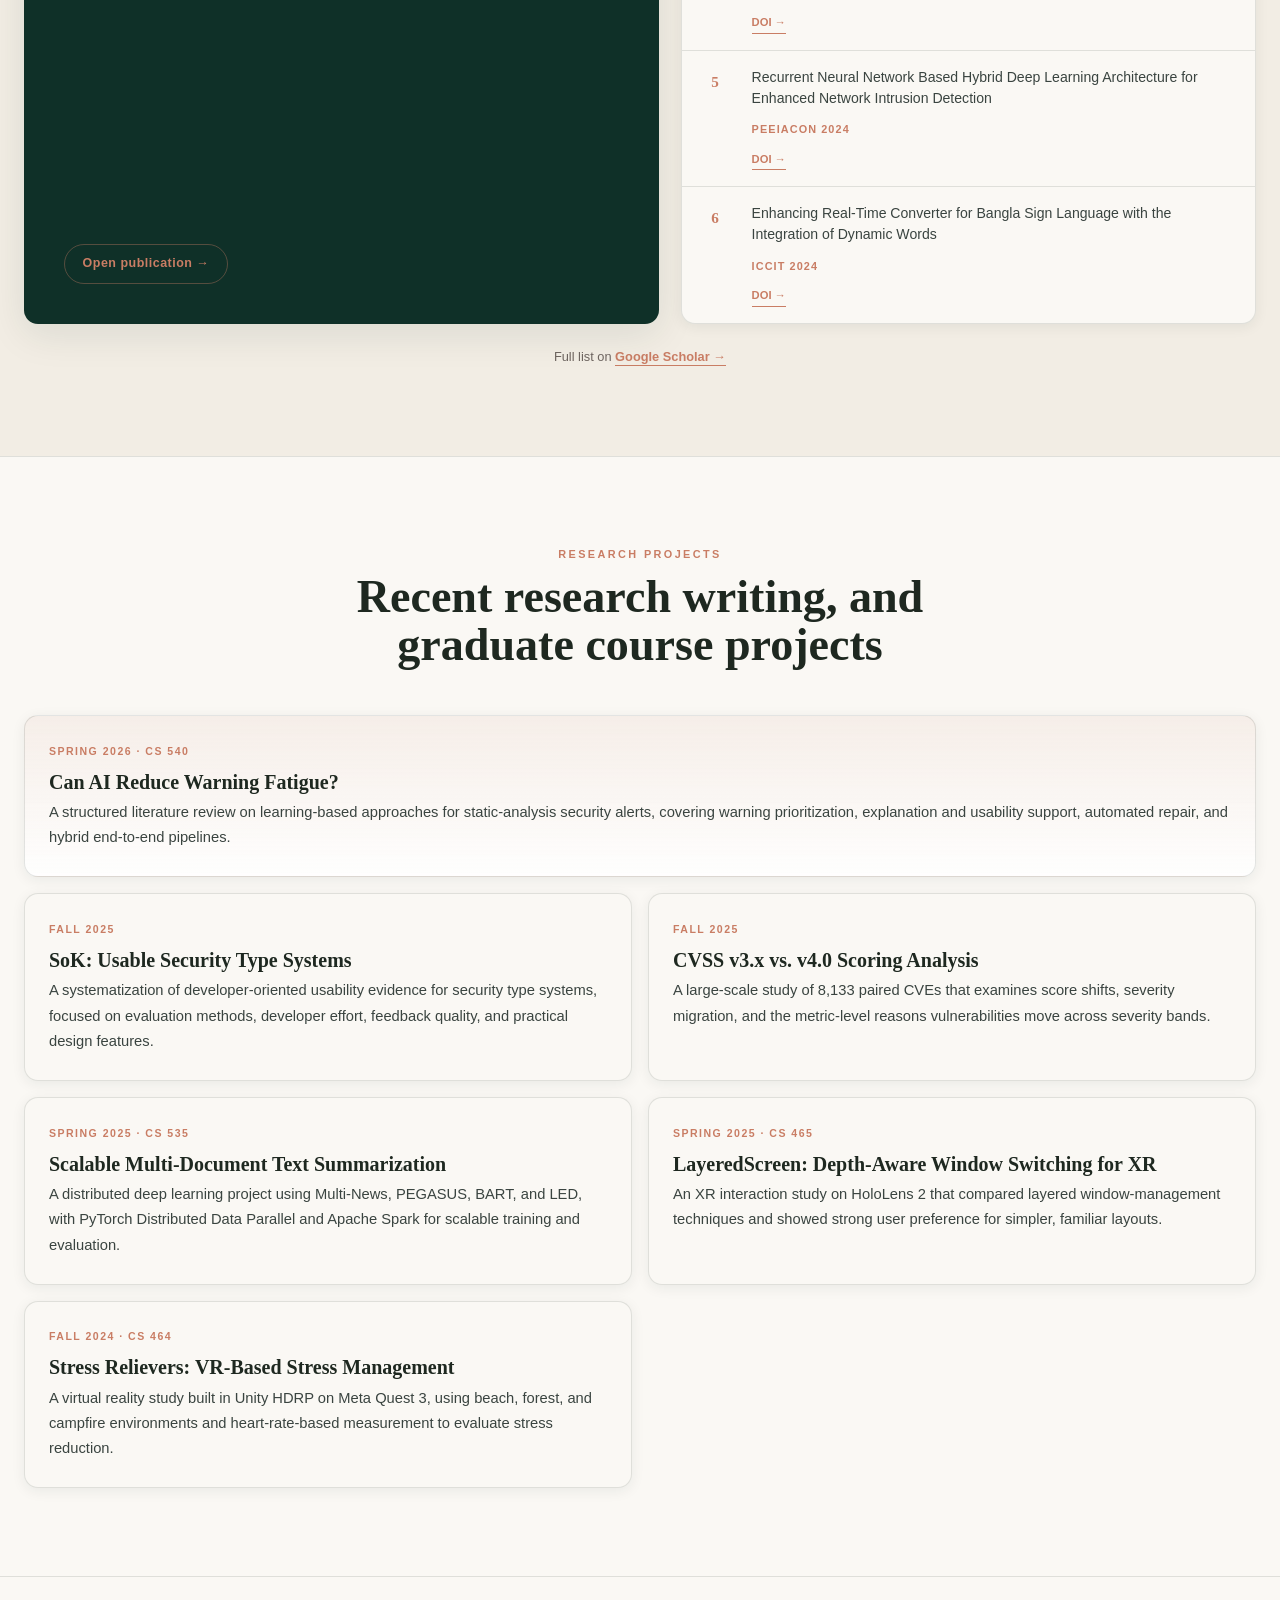
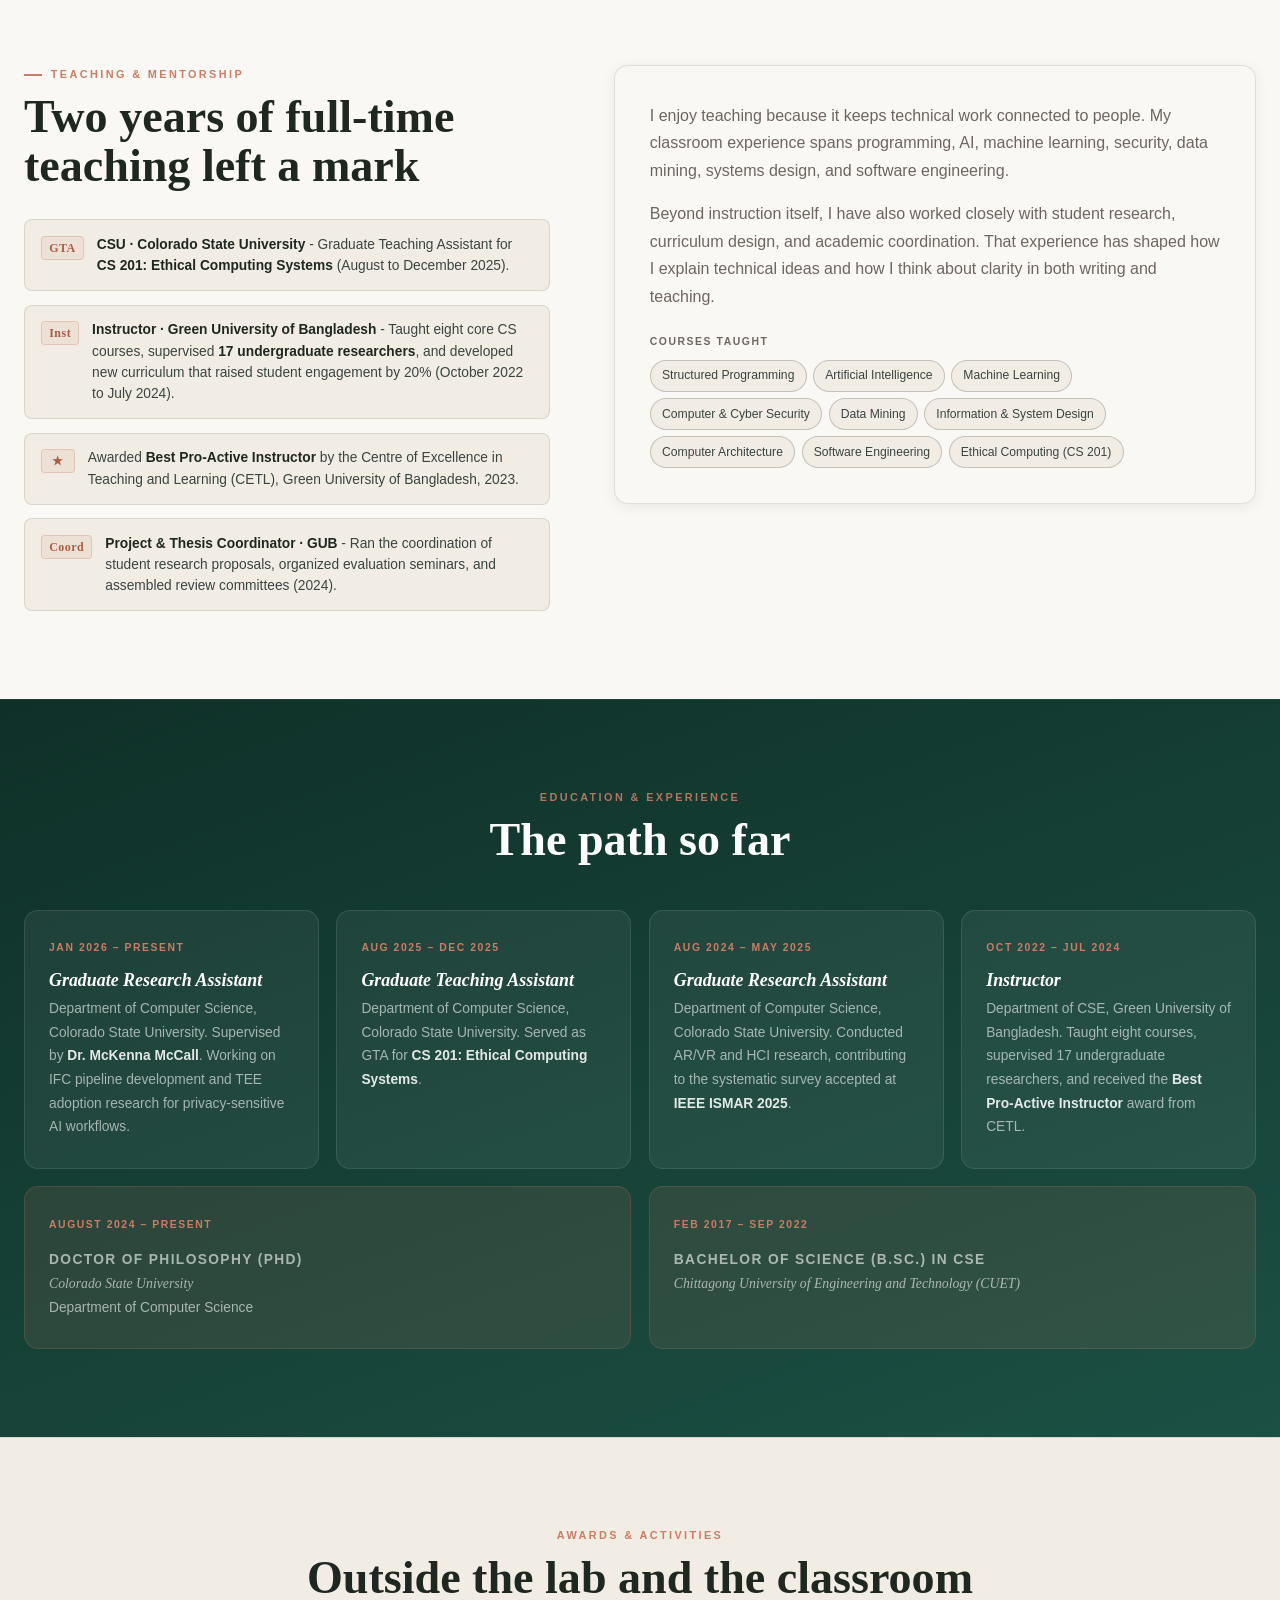
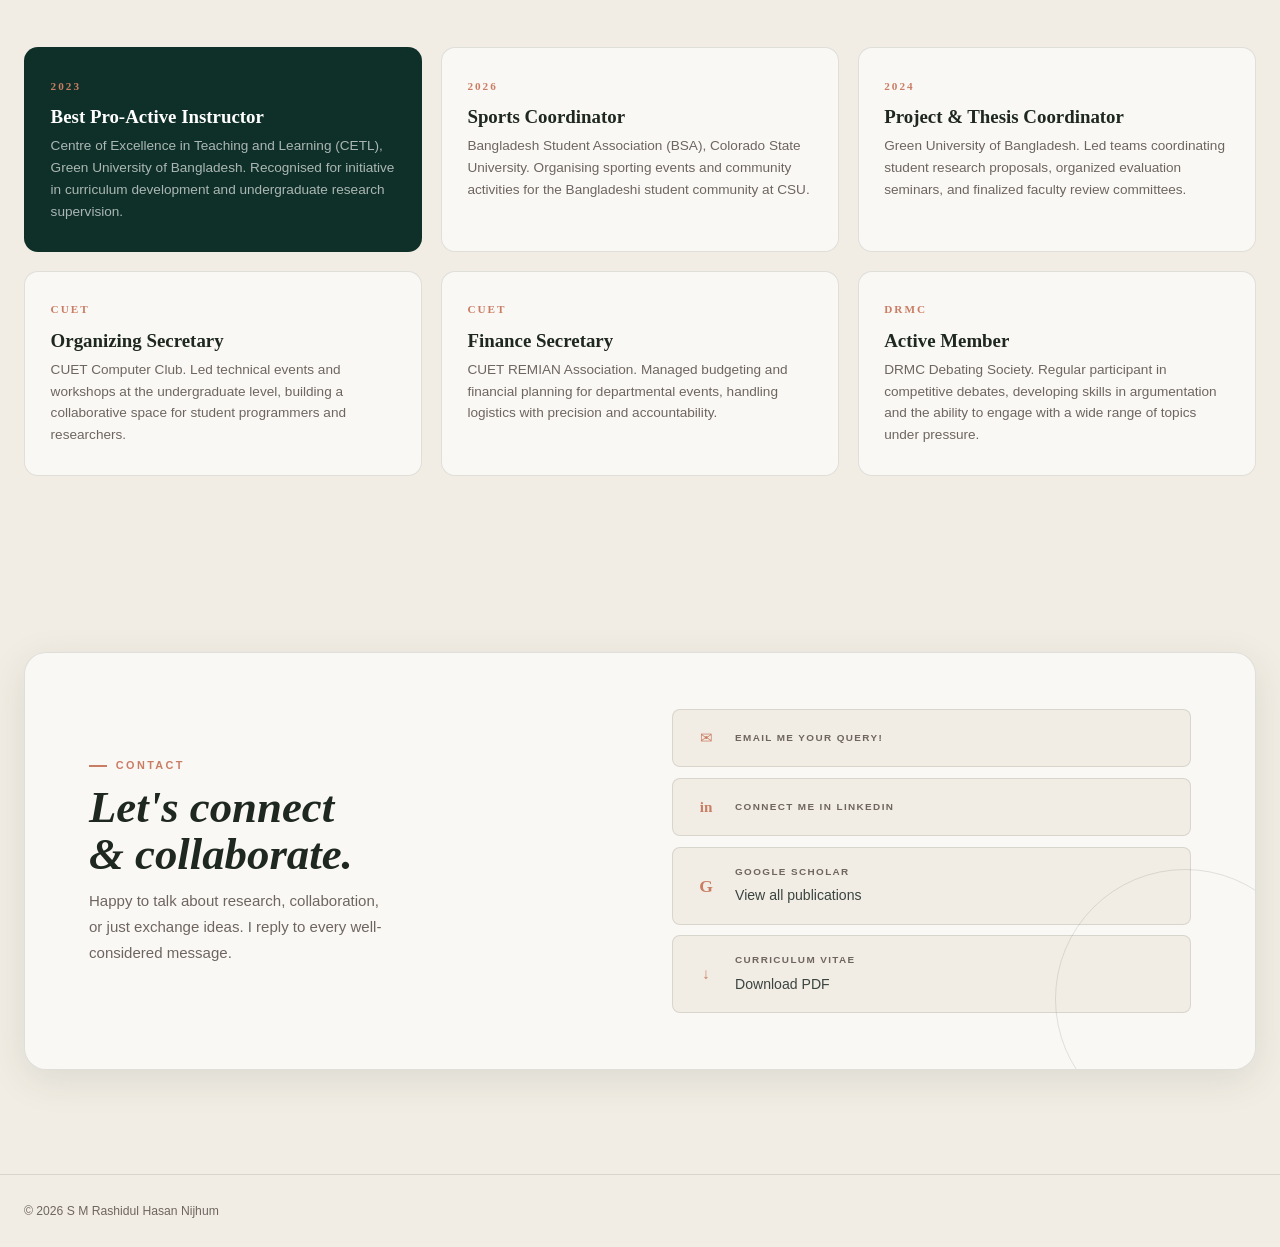
==== commit db971b7b: "Update index.html" ====
--- a/index.html
+++ b/index.html
@@ -441,7 +441,6 @@
             <div class="edu-item" style="padding-bottom:0;margin-bottom:0;border-bottom:none;">
               <p class="edu-degree">Bachelor of Science (B.Sc.) in CSE</p>
               <p class="edu-inst">Chittagong University of Engineering and Technology (CUET)</p>
-              <p class="edu-detail">CGPA: 3.74 / 4.00 (4th in batch)</p>
             </div>
           </article>
         </div>
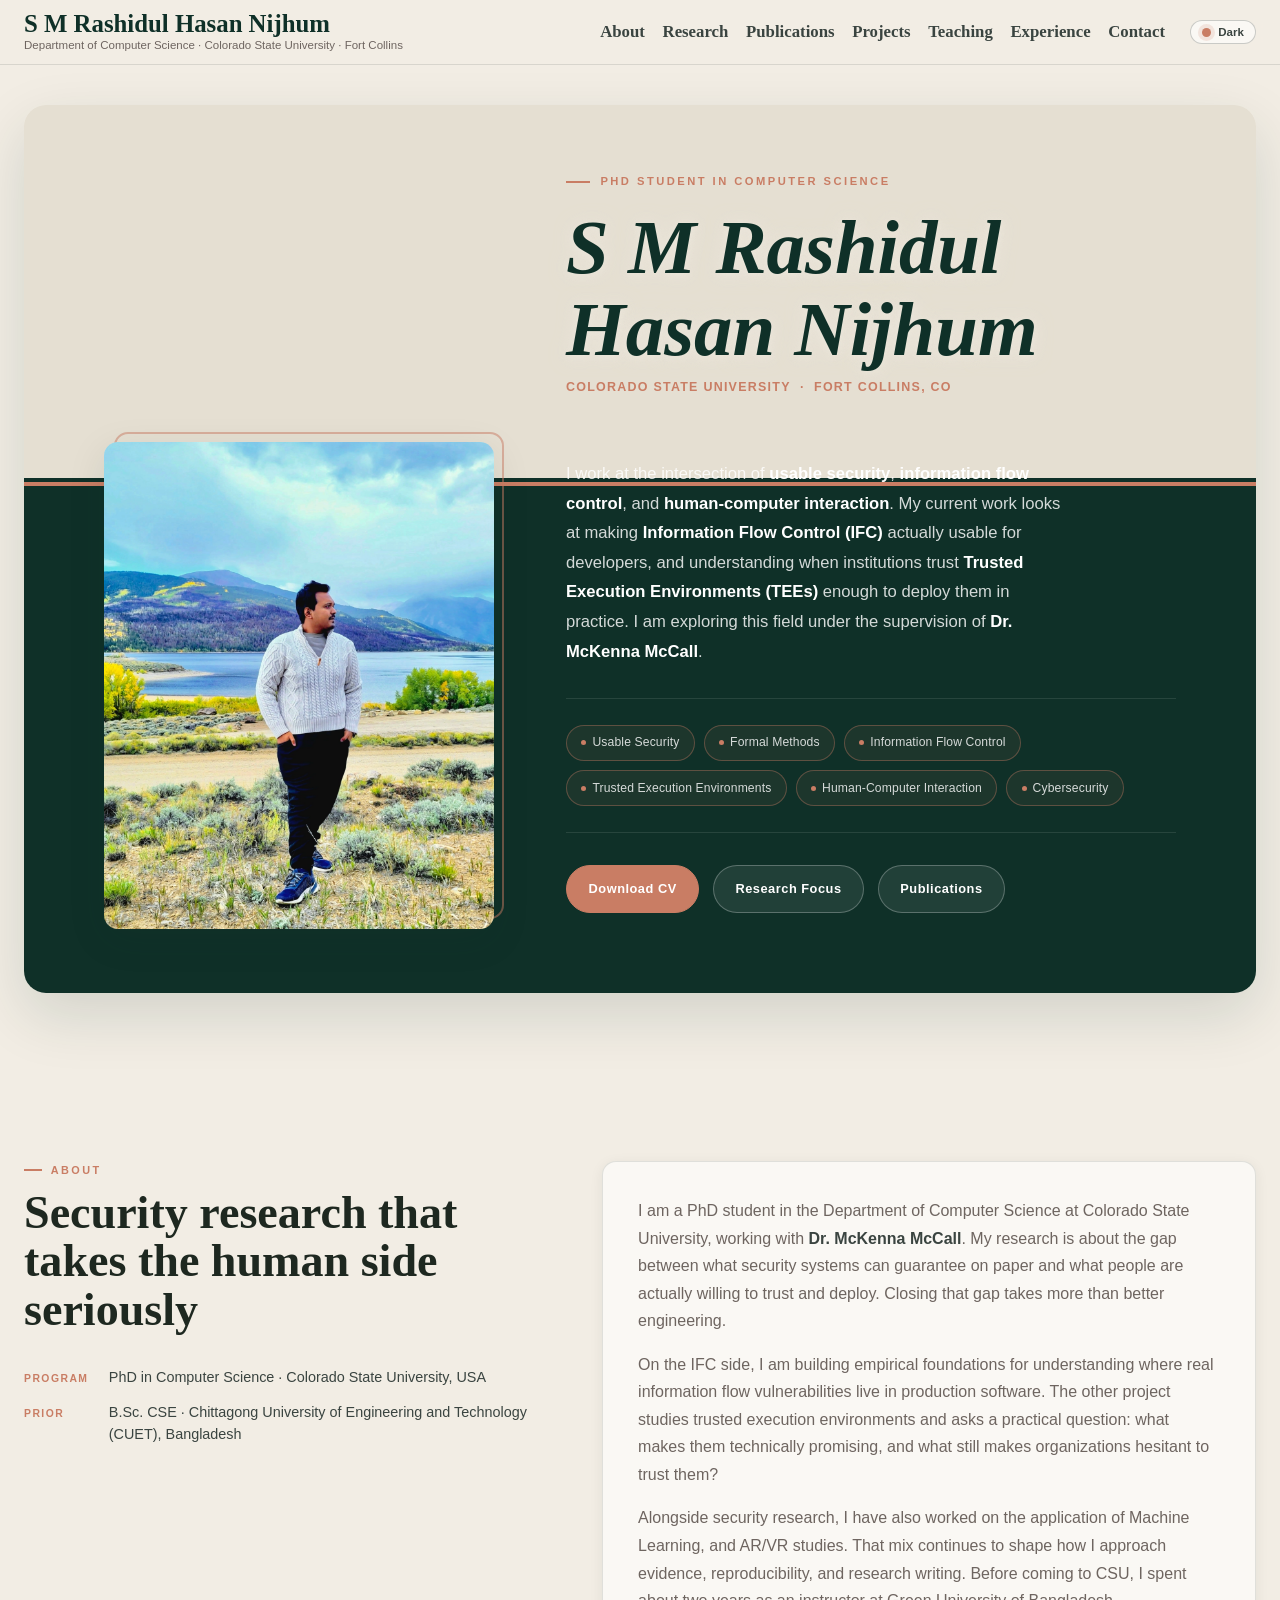
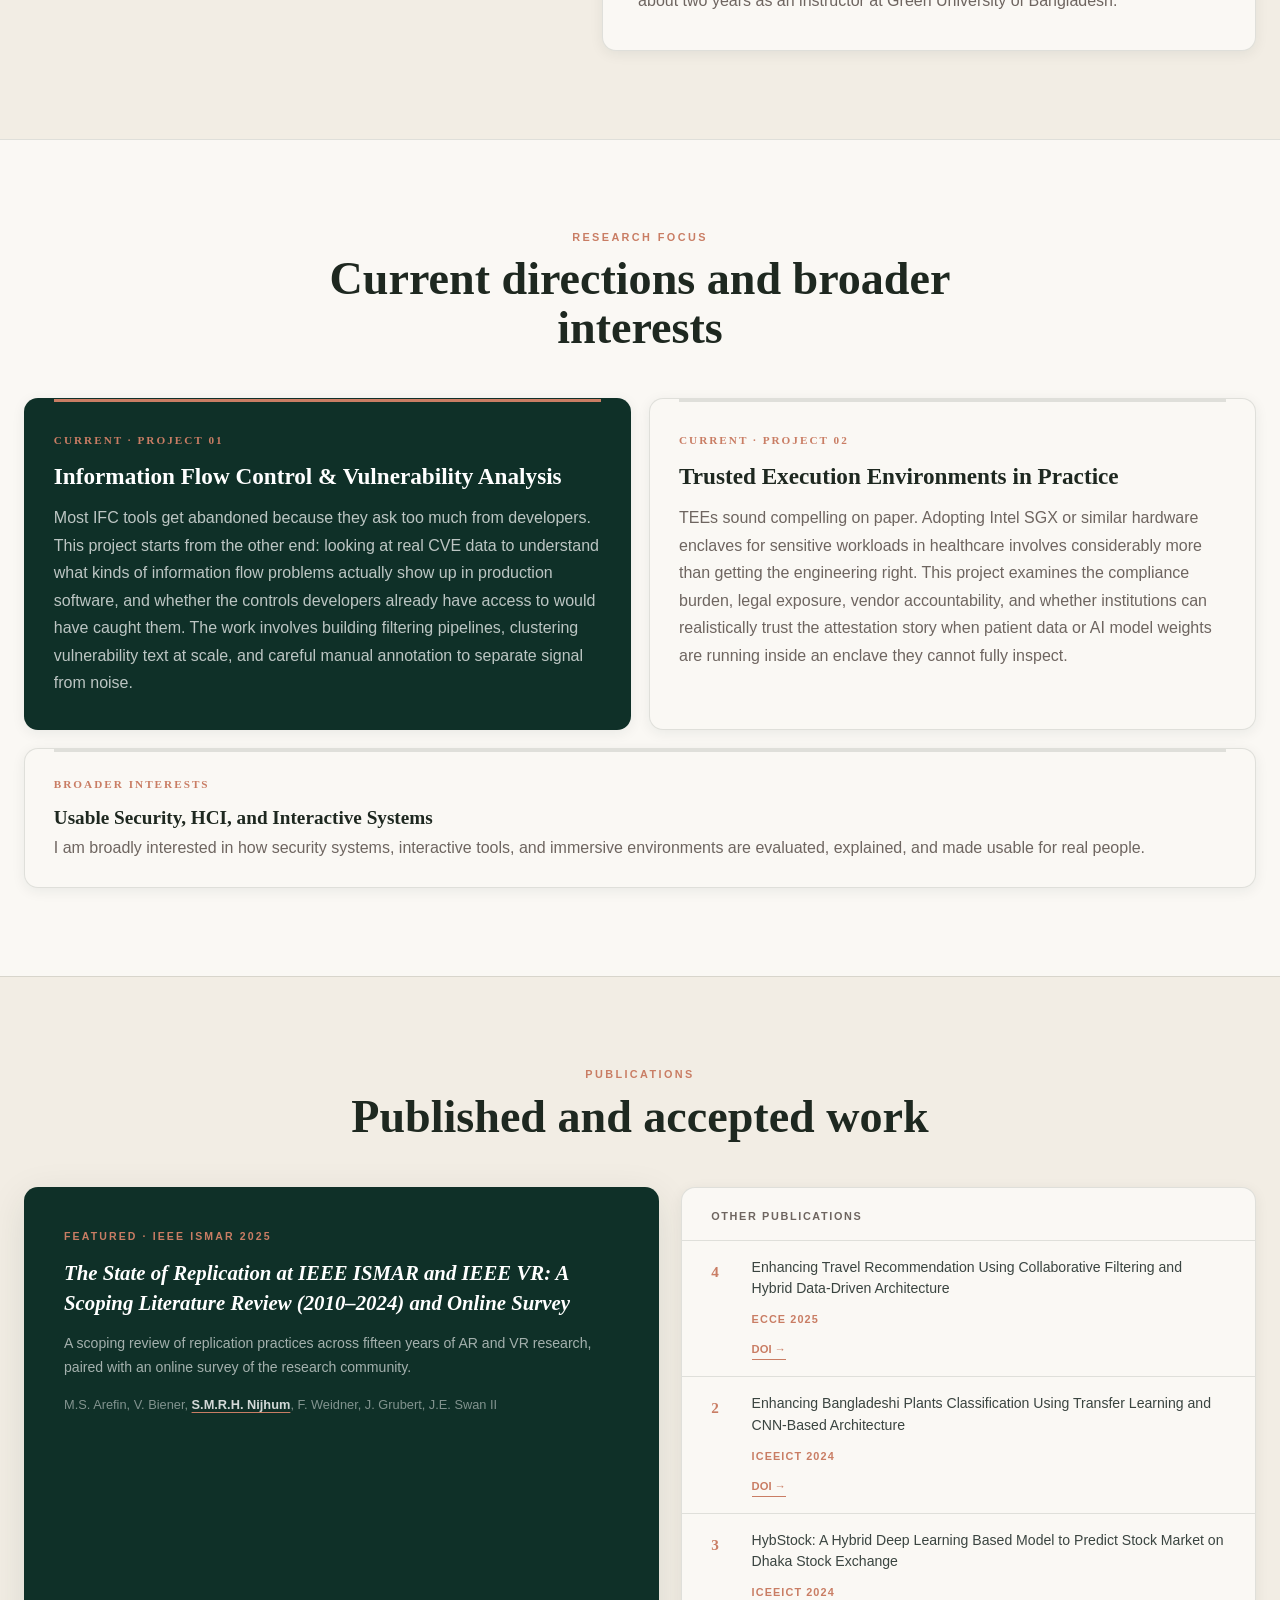
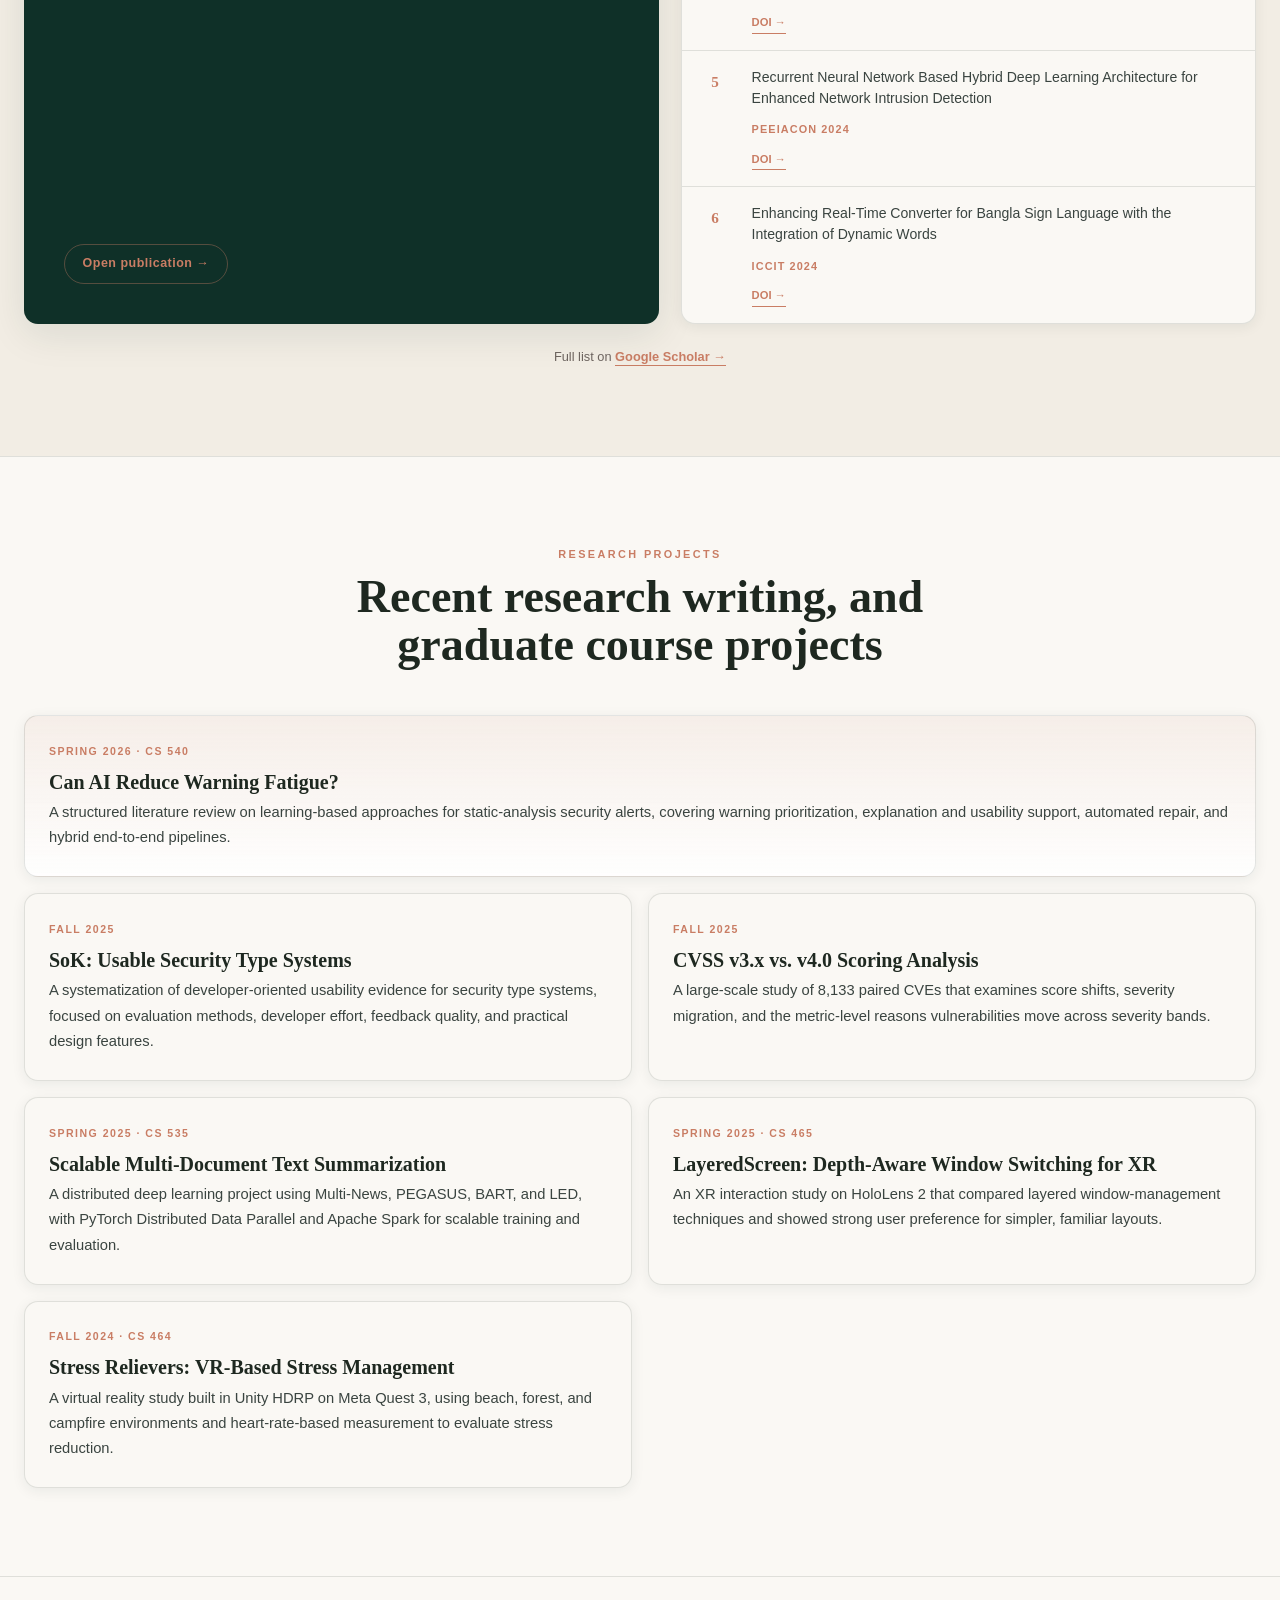
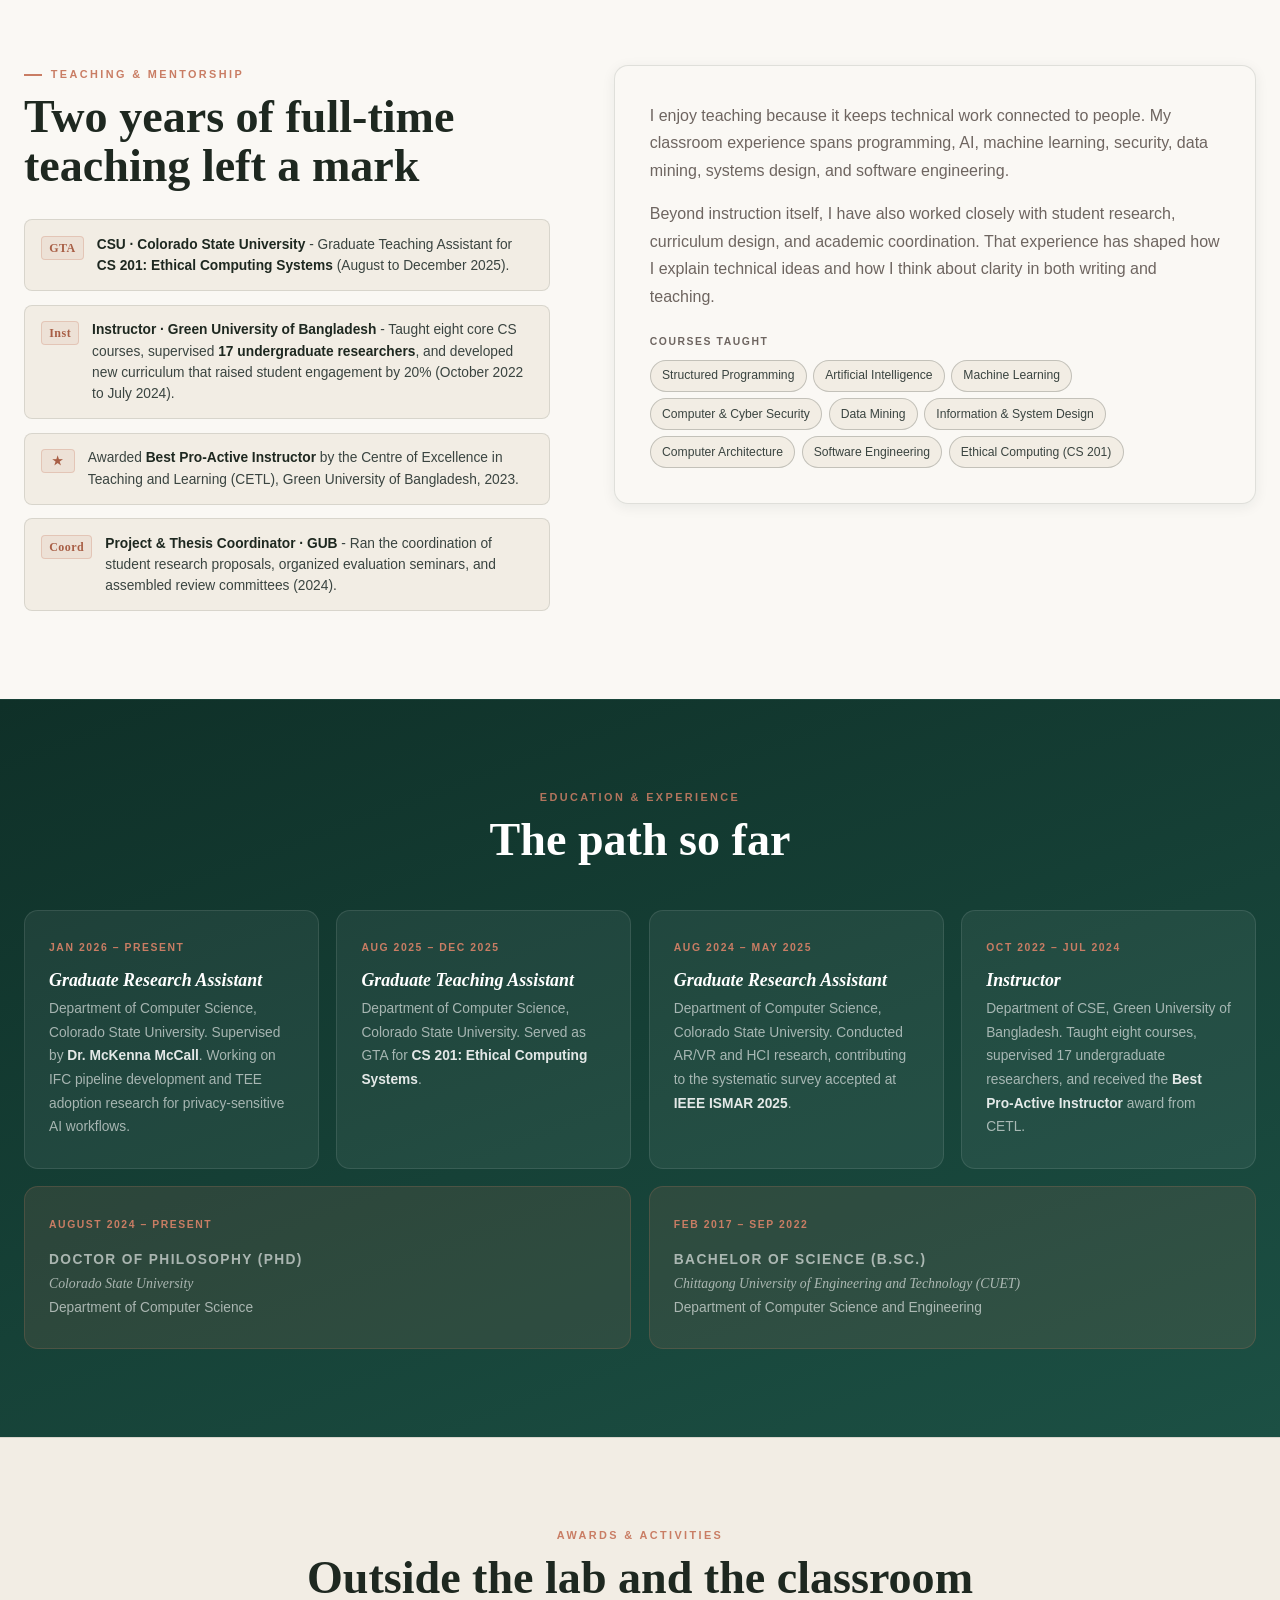
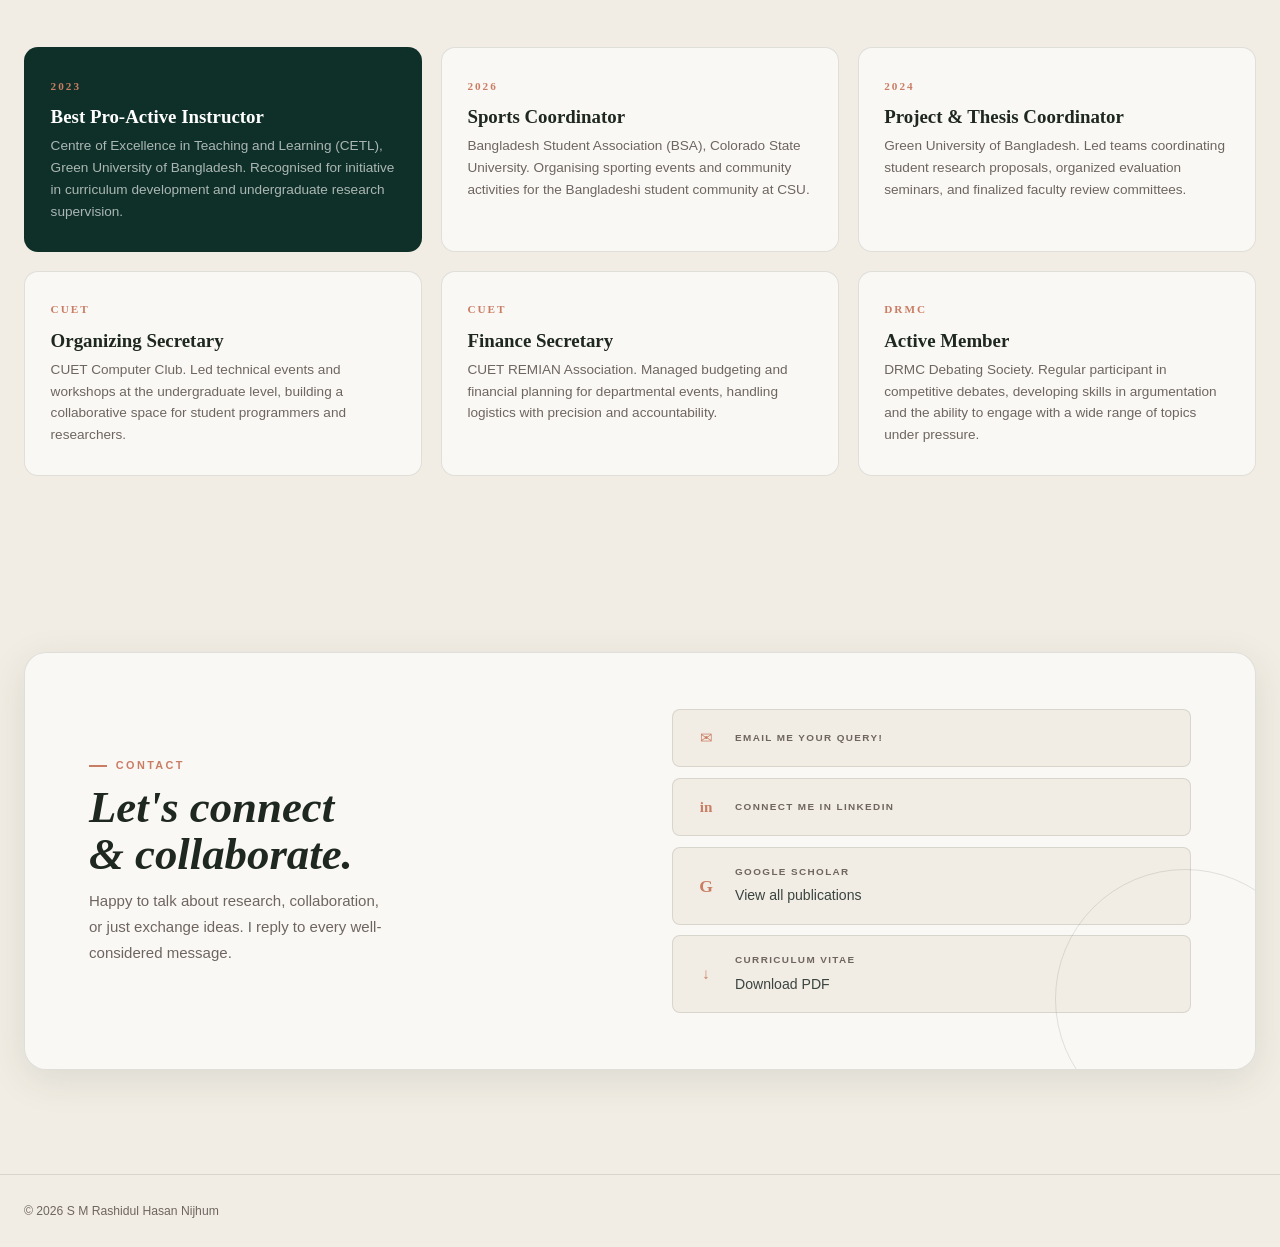
==== commit 734afdb1: "Update degree name in education section" ====
--- a/index.html
+++ b/index.html
@@ -439,8 +439,10 @@
           <article class="timeline-card education" style="grid-column: span 2;">
             <span class="time">Feb 2017 – Sep 2022</span>
             <div class="edu-item" style="padding-bottom:0;margin-bottom:0;border-bottom:none;">
-              <p class="edu-degree">Bachelor of Science (B.Sc.) in CSE</p>
+              <p class="edu-degree">Bachelor of Science (B.Sc.)</p>
               <p class="edu-inst">Chittagong University of Engineering and Technology (CUET)</p>
+
+              <p class="edu-detail">Department of Computer Science and Engineering</p>
             </div>
           </article>
         </div>
